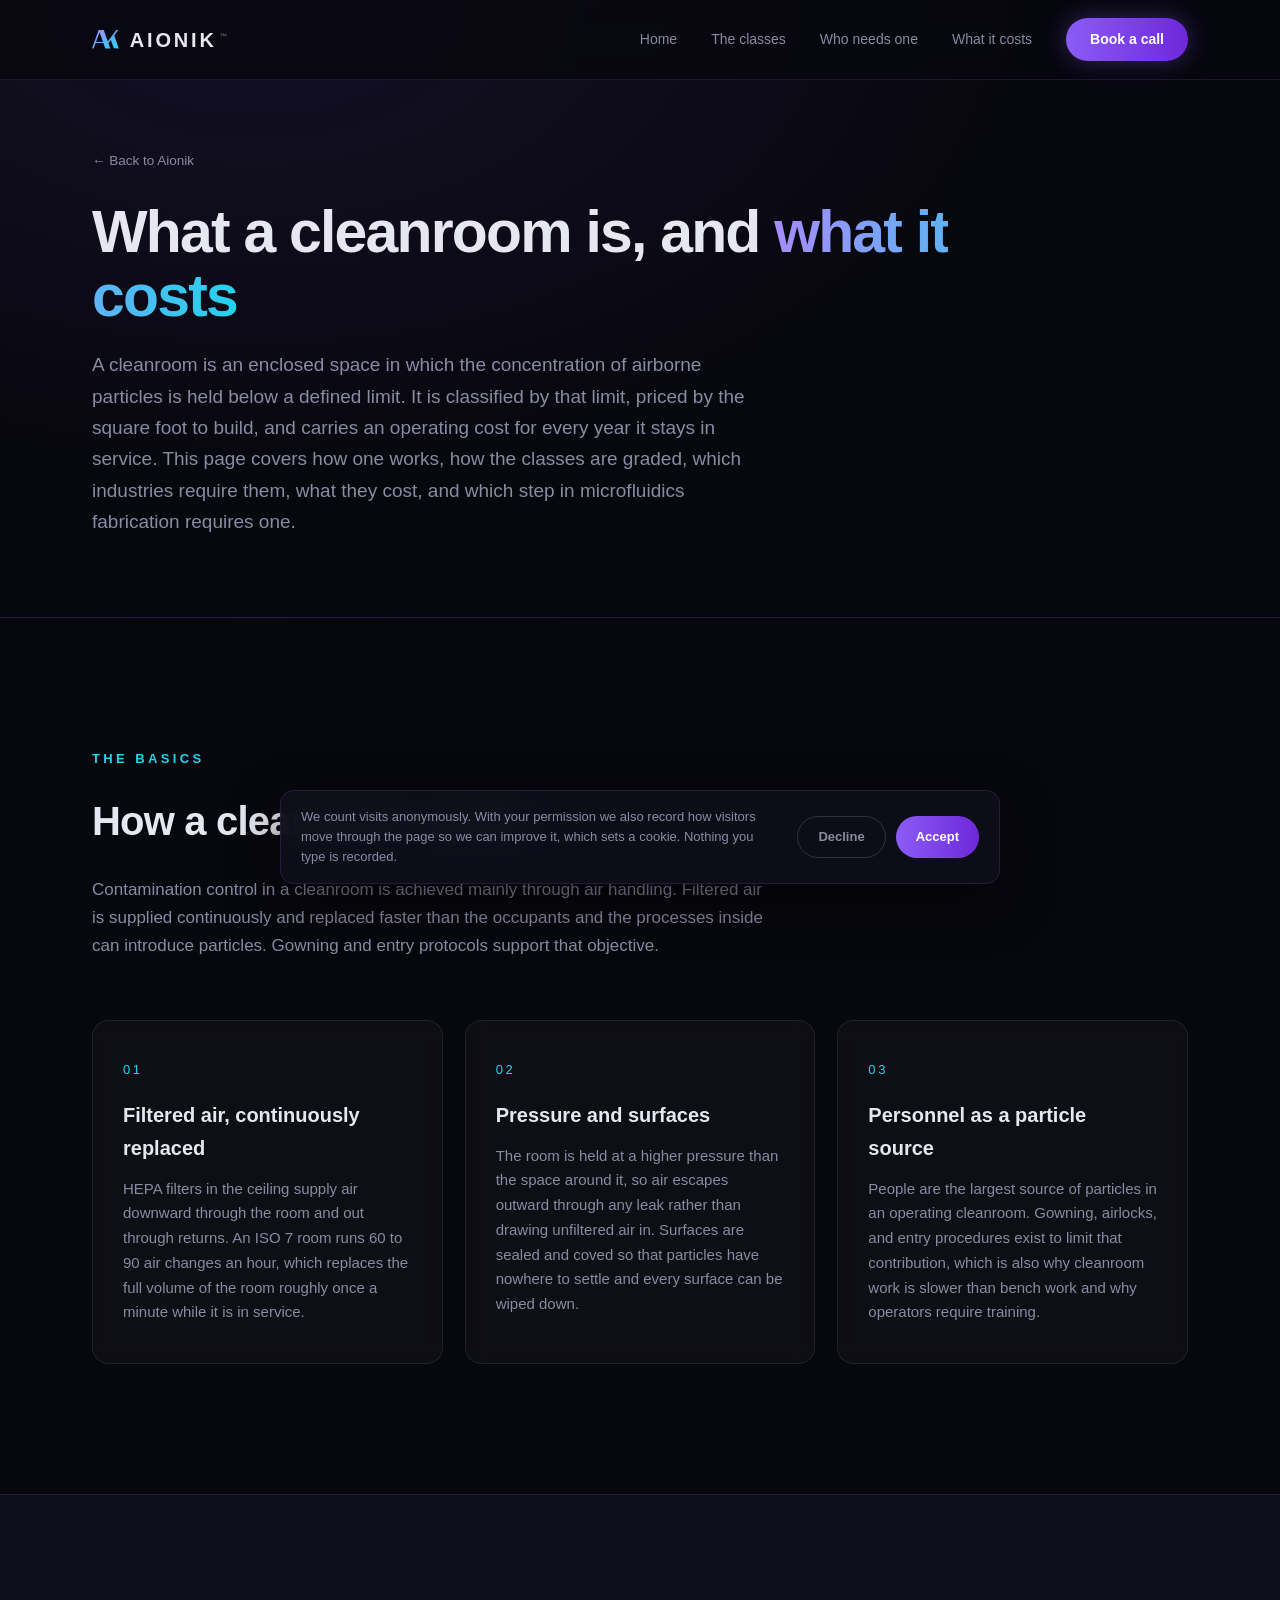
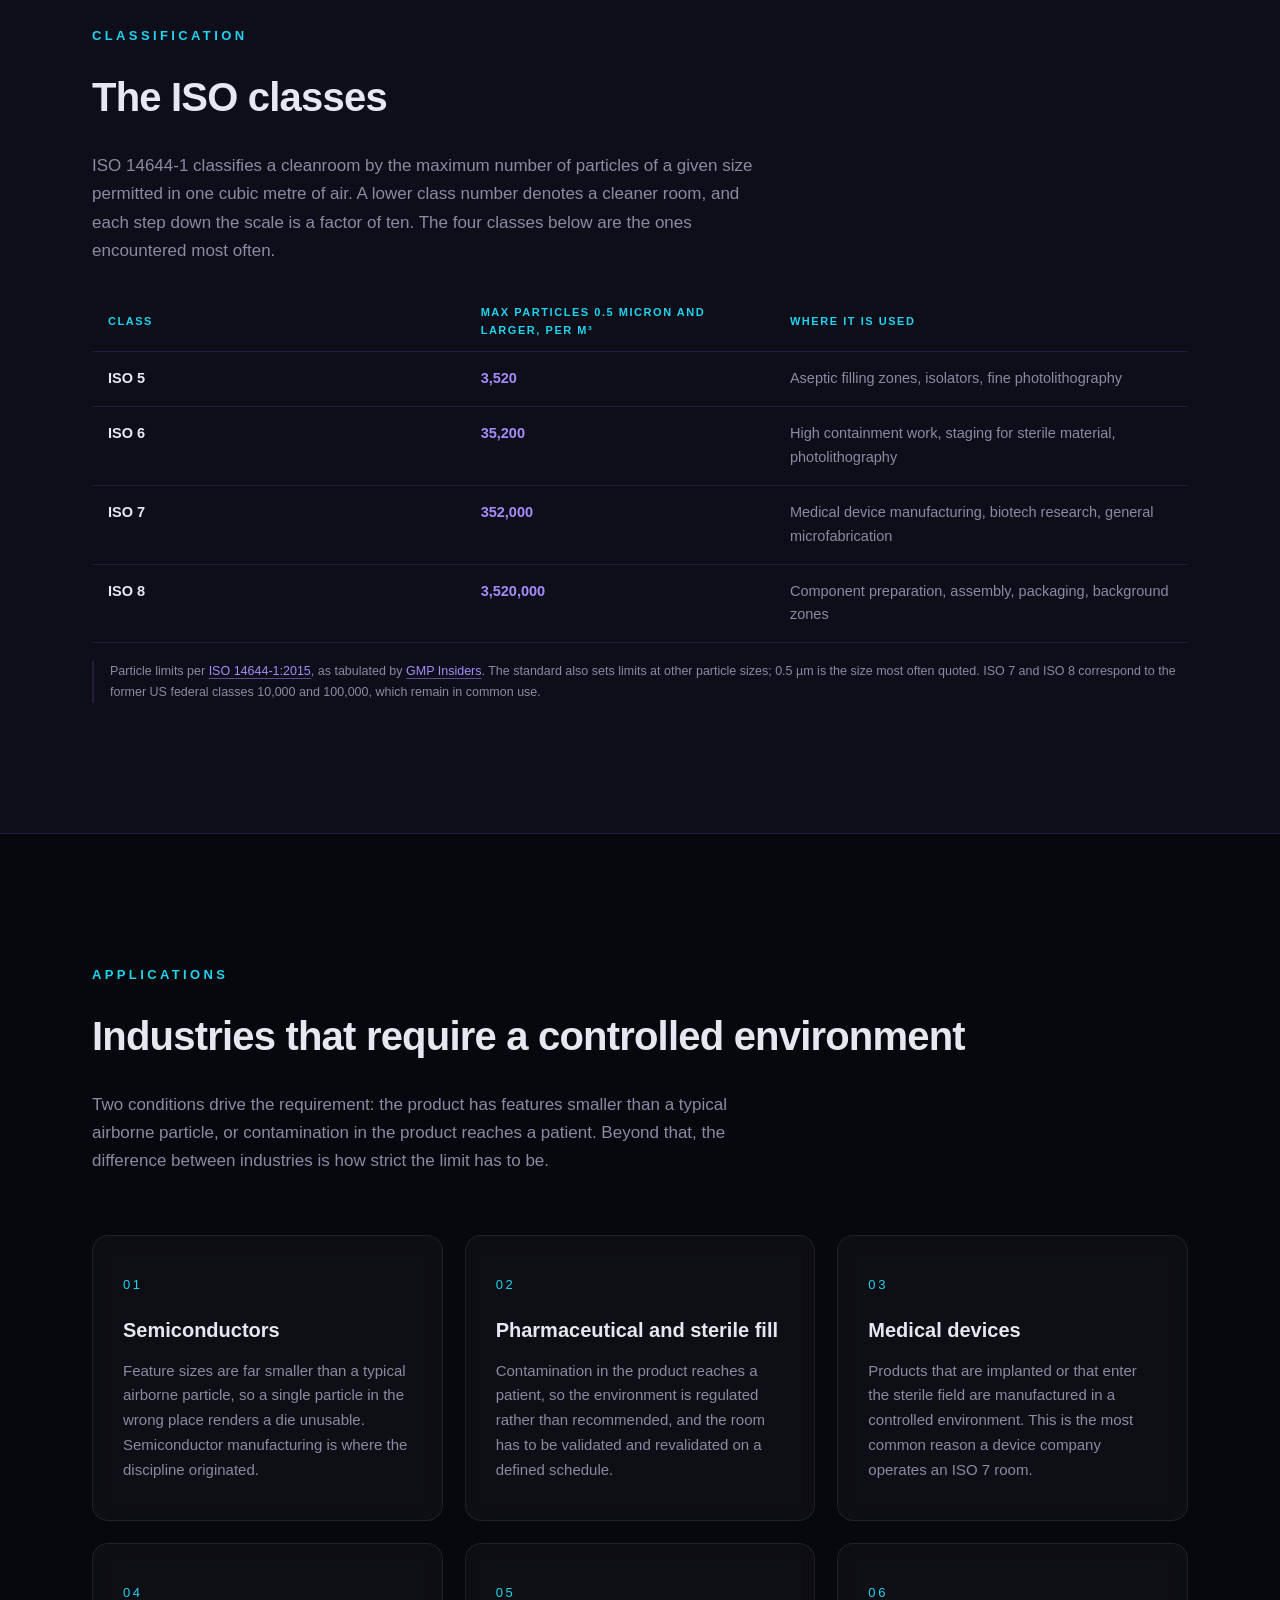
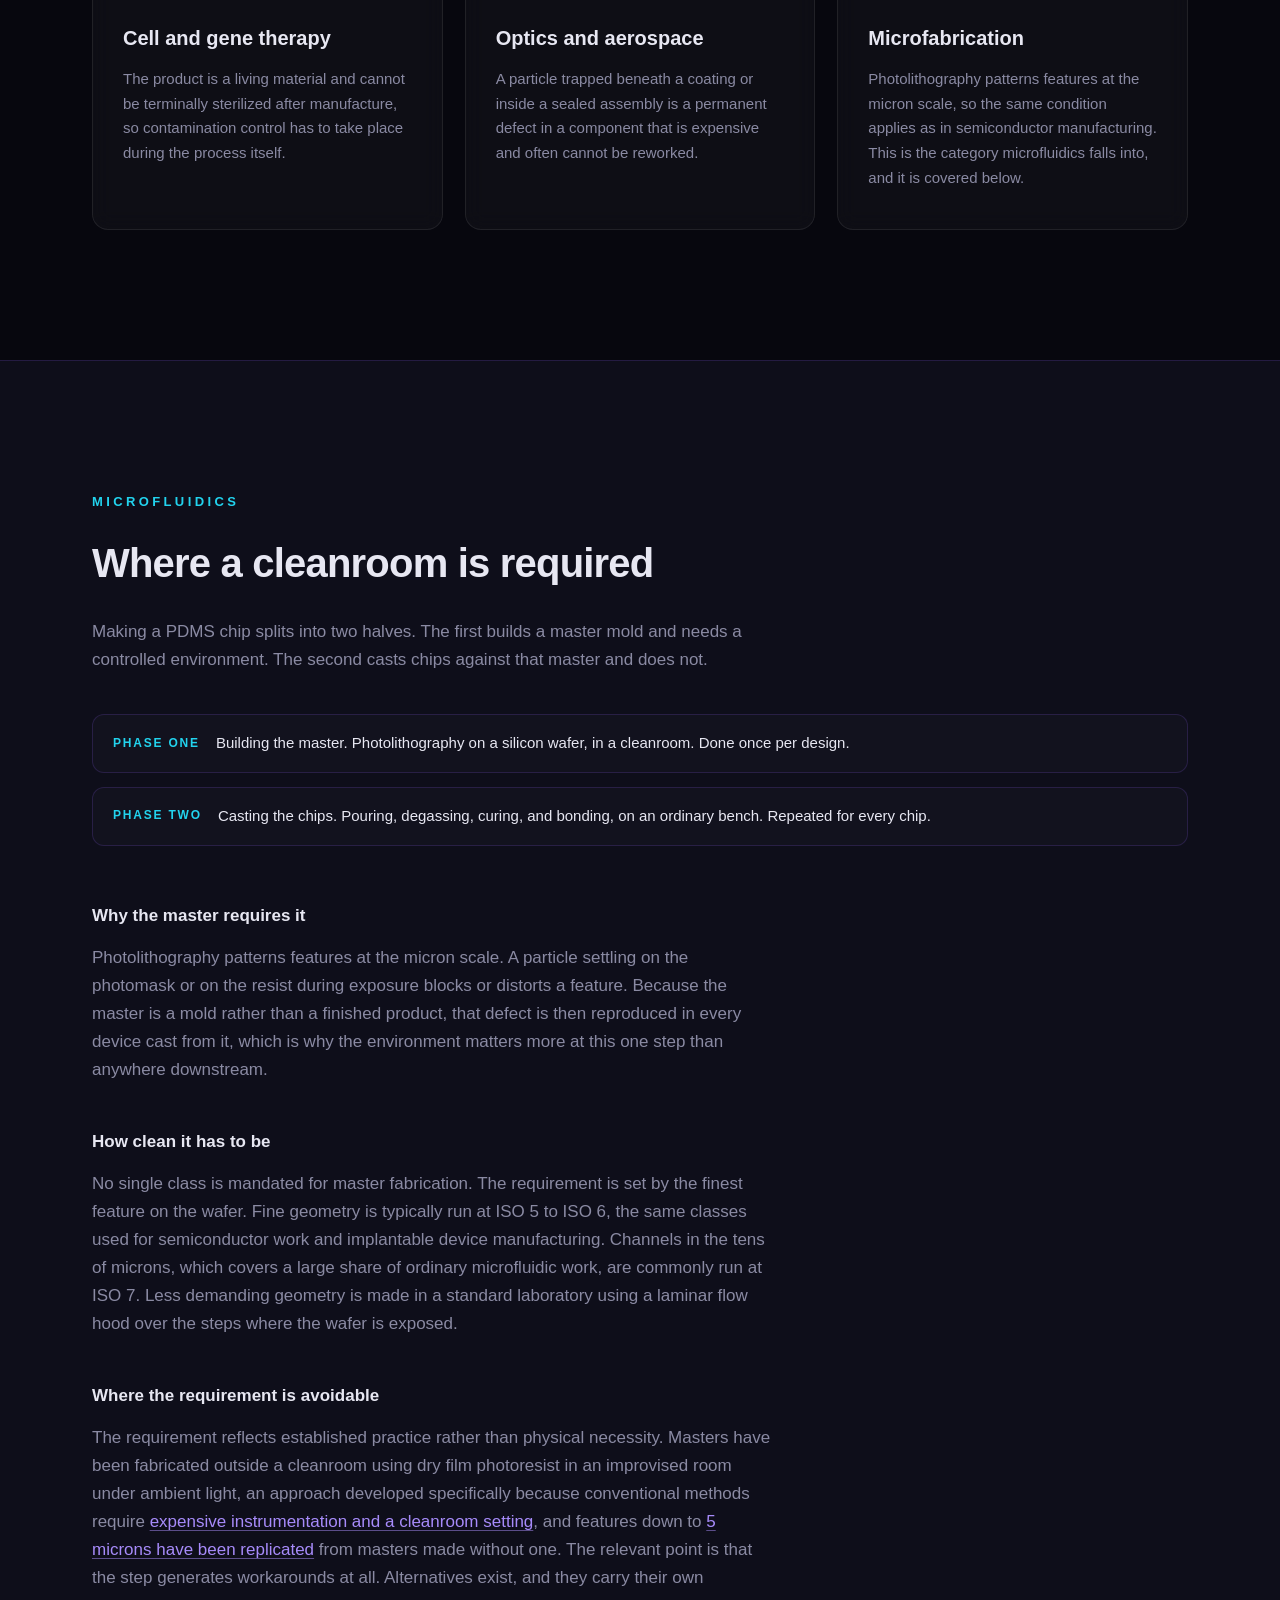
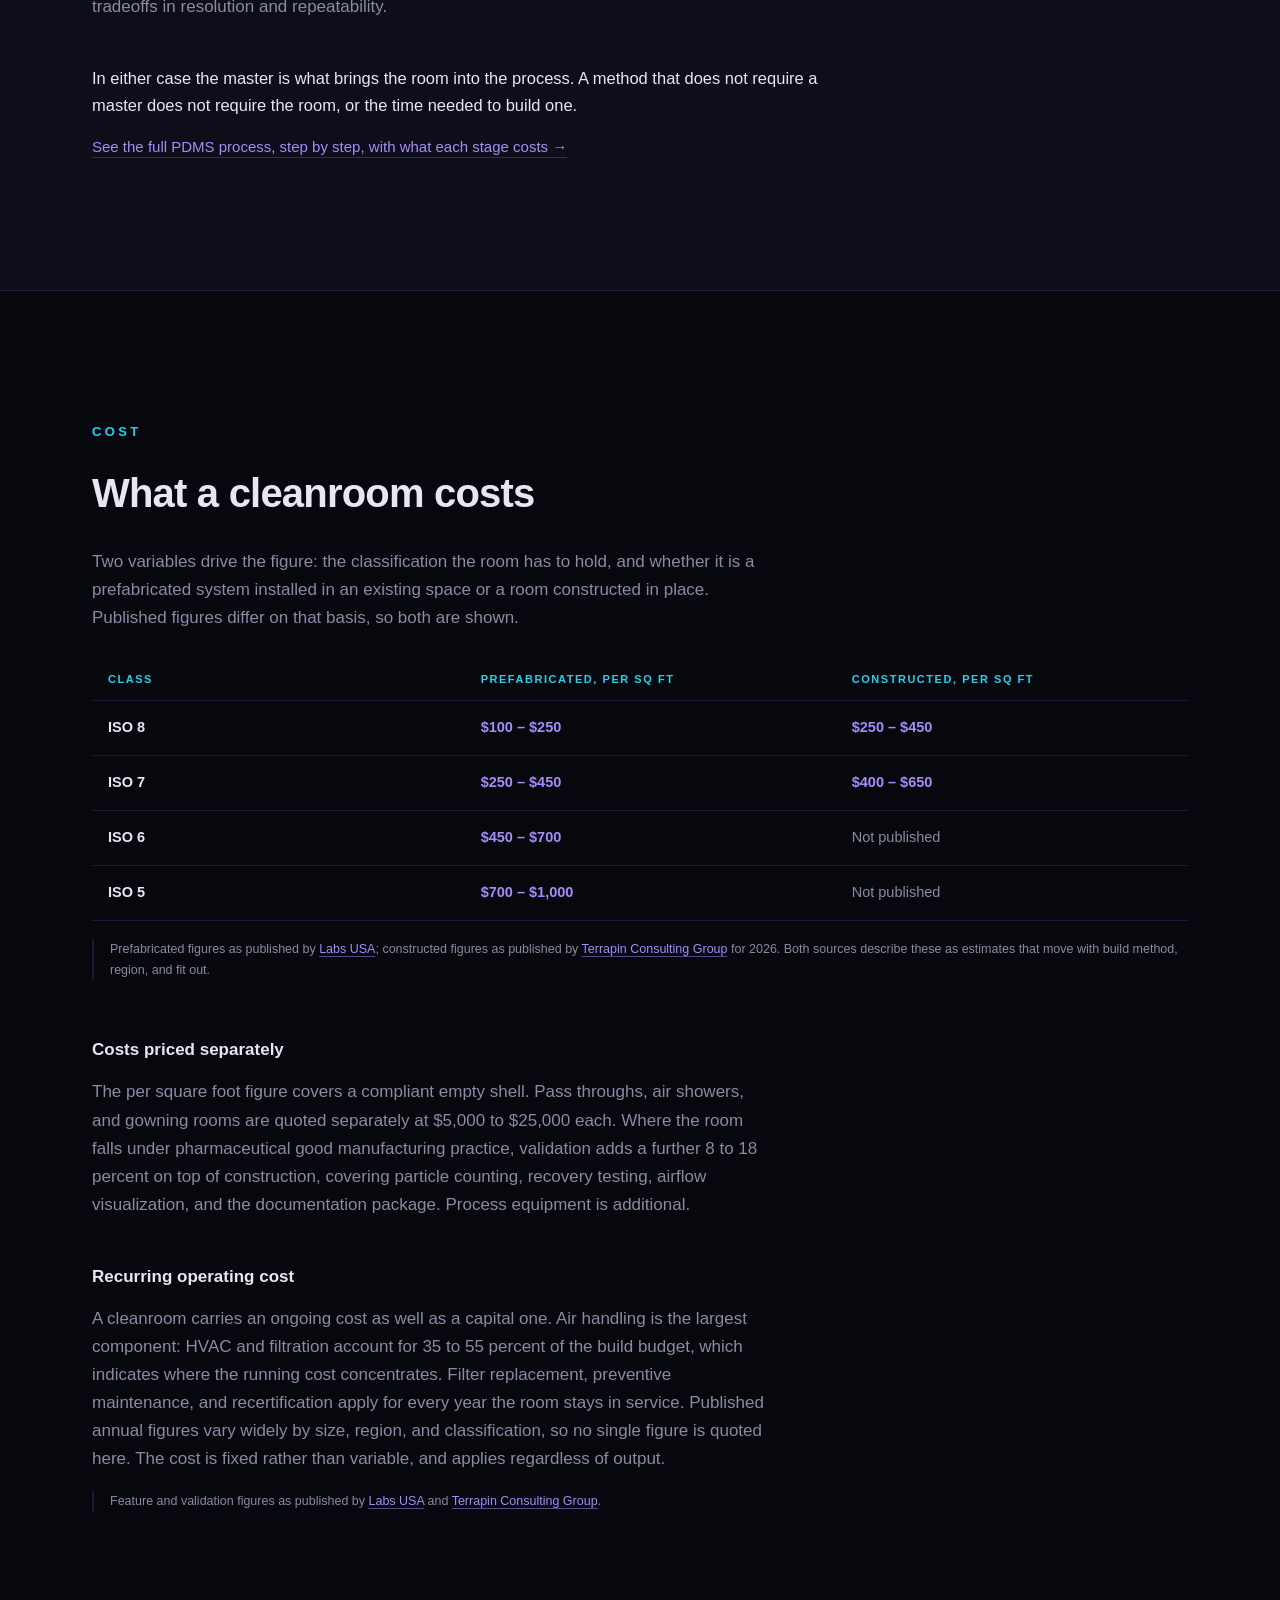
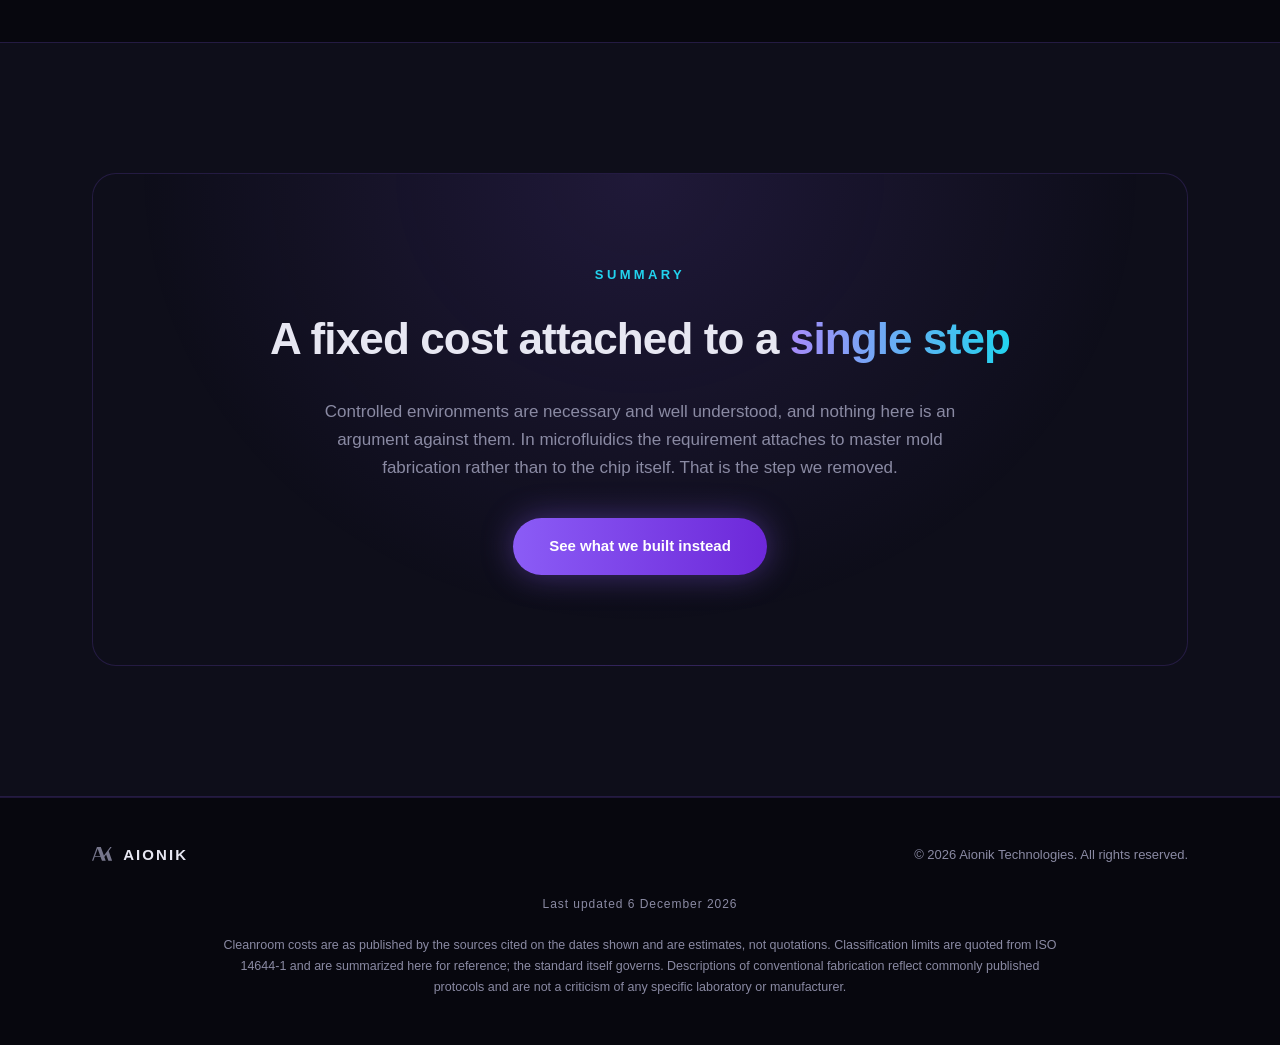
==== cleanrooms.html @ f74cf840 "Add the cleanroom deep dive; correct the cleanroom and PDMS material claims New cleanrooms.html: wha" ====
<!DOCTYPE html>
<html lang="en">
<head>
<meta charset="UTF-8">
<meta name="viewport" content="width=device-width, initial-scale=1.0">
<meta name="description" content="What a cleanroom is, how the ISO classes are graded, which industries require one, what it costs to build and to operate, and which step in microfluidics fabrication requires it.">

<meta name="robots" content="index, follow">

<meta property="og:type" content="article">
<meta property="og:title" content="What a cleanroom is, and what it costs">
<meta property="og:description" content="The ISO classes, the industries that require them, what a room costs to build and to operate, and why microfluidics requires one for the mold rather than the chip.">
<meta property="og:image" content="assets/og-investors.png">
<meta name="twitter:card" content="summary_large_image">
<meta name="twitter:title" content="What a cleanroom is, and what it costs">
<meta name="twitter:description" content="The ISO classes, the industries that require them, and why microfluidics requires one for the mold rather than the chip.">
<meta name="twitter:image" content="assets/og-investors.png">

<title>What a cleanroom is, and what it costs — Aionik Technologies</title>
<link rel="icon" href="assets/favicon.svg" type="image/svg+xml">
<link rel="apple-touch-icon" href="assets/favicon.svg">
<link rel="stylesheet" href="css/styles.css">
<link rel="stylesheet" href="css/investors.css">
<link rel="stylesheet" href="css/pdms.css">
</head>
<body>

<nav>
  <div class="nav-inner">
    <a href="./" class="logo"><svg class="logo-mark" viewBox="0 0 100 68.48" aria-hidden="true" focusable="false"><defs><linearGradient id="akmark" x1="0" y1="0" x2="1" y2="1"><stop offset="0%" stop-color="#A78BFA"/><stop offset="100%" stop-color="#22D3EE"/></linearGradient></defs><path fill="url(#akmark)" fill-rule="evenodd" d="M24.68,0.00 L43.81,0.00 L58.87,42.52 L61.45,39.35 L90.58,0.10 L97.82,0.00 L84.04,18.43 L82.85,20.32 L100.00,68.48 L81.27,68.38 L70.17,37.26 L61.25,49.06 L68.19,68.48 L49.45,68.48 L42.12,48.07 L13.68,48.46 L6.54,68.38 L0.00,68.48 Z M28.15,8.82 L14.97,45.00 L40.93,44.60 Z"/></svg><span class="logo-word">AION<span>IK</span><sup class="tm">&trade;</sup></span></a>
    <div class="nav-links">
      <a href="./">Home</a>
      <a href="#classes">The classes</a>
      <a href="#who">Who needs one</a>
      <a href="#cost">What it costs</a>
      <a href="./#book" class="nav-cta" data-cta="book-call-cleanrooms-nav">Book a call</a>
    </div>
    <button class="nav-toggle" aria-label="Menu">&#9776;</button>
  </div>
</nav>

<!-- ============ HERO ============ -->
<header class="pdms-hero">
  <div class="container">
    <a href="./" class="back-link">&larr; Back to Aionik</a>
    <h1>What a cleanroom is, and <span class="grad">what it costs</span></h1>
    <p class="positioning">A cleanroom is an enclosed space in which the concentration of airborne particles is held below a defined limit. It is classified by that limit, priced by the square foot to build, and carries an operating cost for every year it stays in service. This page covers how one works, how the classes are graded, which industries require them, what they cost, and which step in microfluidics fabrication requires one.</p>
  </div>
</header>

<!-- ============ WHAT IT IS ============ -->
<section id="what">
  <div class="container">
    <div class="kicker reveal">The basics</div>
    <h2 class="reveal">How a cleanroom works</h2>
    <p class="lead muted reveal">Contamination control in a cleanroom is achieved mainly through air handling. Filtered air is supplied continuously and replaced faster than the occupants and the processes inside can introduce particles. Gowning and entry protocols support that objective.</p>

    <div class="glass-grid">
      <div class="glass reveal">
        <span class="num">01</span>
        <h3>Filtered air, continuously replaced</h3>
        <p>HEPA filters in the ceiling supply air downward through the room and out through returns. An ISO 7 room runs 60 to 90 air changes an hour, which replaces the full volume of the room roughly once a minute while it is in service.</p>
      </div>
      <div class="glass reveal">
        <span class="num">02</span>
        <h3>Pressure and surfaces</h3>
        <p>The room is held at a higher pressure than the space around it, so air escapes outward through any leak rather than drawing unfiltered air in. Surfaces are sealed and coved so that particles have nowhere to settle and every surface can be wiped down.</p>
      </div>
      <div class="glass reveal">
        <span class="num">03</span>
        <h3>Personnel as a particle source</h3>
        <p>People are the largest source of particles in an operating cleanroom. Gowning, airlocks, and entry procedures exist to limit that contribution, which is also why cleanroom work is slower than bench work and why operators require training.</p>
      </div>
    </div>
  </div>
</section>

<!-- ============ THE CLASSES ============ -->
<section id="classes" class="team-section">
  <div class="container">
    <div class="kicker reveal">Classification</div>
    <h2 class="reveal">The ISO classes</h2>
    <p class="lead muted reveal">ISO 14644-1 classifies a cleanroom by the maximum number of particles of a given size permitted in one cubic metre of air. A lower class number denotes a cleaner room, and each step down the scale is a factor of ten. The four classes below are the ones encountered most often.</p>

    <table class="cost-table reveal">
      <thead>
        <tr><th scope="col">Class</th><th scope="col">Max particles 0.5 micron and larger, per m&sup3;</th><th scope="col">Where it is used</th></tr>
      </thead>
      <tbody>
        <tr><th scope="row">ISO 5</th><td data-label="Max particles per m&sup3;" class="price">3,520</td><td data-label="Where it is used">Aseptic filling zones, isolators, fine photolithography</td></tr>
        <tr><th scope="row">ISO 6</th><td data-label="Max particles per m&sup3;" class="price">35,200</td><td data-label="Where it is used">High containment work, staging for sterile material, photolithography</td></tr>
        <tr><th scope="row">ISO 7</th><td data-label="Max particles per m&sup3;" class="price">352,000</td><td data-label="Where it is used">Medical device manufacturing, biotech research, general microfabrication</td></tr>
        <tr><th scope="row">ISO 8</th><td data-label="Max particles per m&sup3;" class="price">3,520,000</td><td data-label="Where it is used">Component preparation, assembly, packaging, background zones</td></tr>
      </tbody>
    </table>
    <p class="cost-note reveal">Particle limits per <a href="https://www.iso.org/standard/53394.html" target="_blank" rel="noopener noreferrer">ISO&nbsp;14644-1:2015</a>, as tabulated by <a href="https://gmpinsiders.com/iso-cleanroom-classification/" target="_blank" rel="noopener noreferrer">GMP Insiders</a>. The standard also sets limits at other particle sizes; 0.5&nbsp;&micro;m is the size most often quoted. ISO 7 and ISO 8 correspond to the former US federal classes 10,000 and 100,000, which remain in common use.</p>
  </div>
</section>

<!-- ============ WHO NEEDS ONE ============ -->
<section id="who">
  <div class="container">
    <div class="kicker reveal">Applications</div>
    <h2 class="reveal">Industries that require a controlled environment</h2>
    <p class="lead muted reveal">Two conditions drive the requirement: the product has features smaller than a typical airborne particle, or contamination in the product reaches a patient. Beyond that, the difference between industries is how strict the limit has to be.</p>

    <div class="glass-grid">
      <div class="glass reveal">
        <span class="num">01</span>
        <h3>Semiconductors</h3>
        <p>Feature sizes are far smaller than a typical airborne particle, so a single particle in the wrong place renders a die unusable. Semiconductor manufacturing is where the discipline originated.</p>
      </div>
      <div class="glass reveal">
        <span class="num">02</span>
        <h3>Pharmaceutical and sterile fill</h3>
        <p>Contamination in the product reaches a patient, so the environment is regulated rather than recommended, and the room has to be validated and revalidated on a defined schedule.</p>
      </div>
      <div class="glass reveal">
        <span class="num">03</span>
        <h3>Medical devices</h3>
        <p>Products that are implanted or that enter the sterile field are manufactured in a controlled environment. This is the most common reason a device company operates an ISO 7 room.</p>
      </div>
      <div class="glass reveal">
        <span class="num">04</span>
        <h3>Cell and gene therapy</h3>
        <p>The product is a living material and cannot be terminally sterilized after manufacture, so contamination control has to take place during the process itself.</p>
      </div>
      <div class="glass reveal">
        <span class="num">05</span>
        <h3>Optics and aerospace</h3>
        <p>A particle trapped beneath a coating or inside a sealed assembly is a permanent defect in a component that is expensive and often cannot be reworked.</p>
      </div>
      <div class="glass reveal">
        <span class="num">06</span>
        <h3>Microfabrication</h3>
        <p>Photolithography patterns features at the micron scale, so the same condition applies as in semiconductor manufacturing. This is the category microfluidics falls into, and it is covered below.</p>
      </div>
    </div>
  </div>
</section>

<!-- ============ MICROFLUIDICS ============ -->
<!-- Sits between Applications and Cost so the page reads: what a room is, how it is
     graded, who needs one, where it lands in our process, then what it costs. -->
<section id="microfluidics" class="team-section">
  <div class="container">
    <div class="kicker reveal">Microfluidics</div>
    <h2 class="reveal">Where a cleanroom is required</h2>
    <p class="lead muted reveal">Making a PDMS chip splits into two halves. The first builds a master mold and needs a controlled environment. The second casts chips against that master and does not.</p>

    <div class="step-row reveal">
      <div class="step"><span class="step-num">PHASE ONE</span> Building the master. Photolithography on a silicon wafer, in a cleanroom. Done once per design.</div>
      <div class="step"><span class="step-num">PHASE TWO</span> Casting the chips. Pouring, degassing, curing, and bonding, on an ordinary bench. Repeated for every chip.</div>
    </div>

    <h3 class="reveal" style="font-size:17px;margin-top:56px;">Why the master requires it</h3>
    <p class="lead muted reveal" style="margin-top:14px;">Photolithography patterns features at the micron scale. A particle settling on the photomask or on the resist during exposure blocks or distorts a feature. Because the master is a mold rather than a finished product, that defect is then reproduced in every device cast from it, which is why the environment matters more at this one step than anywhere downstream.</p>

    <h3 class="reveal" style="font-size:17px;margin-top:44px;">How clean it has to be</h3>
    <p class="lead muted reveal" style="margin-top:14px;">No single class is mandated for master fabrication. The requirement is set by the finest feature on the wafer. Fine geometry is typically run at ISO 5 to ISO 6, the same classes used for semiconductor work and implantable device manufacturing. Channels in the tens of microns, which covers a large share of ordinary microfluidic work, are commonly run at ISO 7. Less demanding geometry is made in a standard laboratory using a laminar flow hood over the steps where the wafer is exposed.</p>

    <h3 class="reveal" style="font-size:17px;margin-top:44px;">Where the requirement is avoidable</h3>
    <p class="lead muted reveal" style="margin-top:14px;">The requirement reflects established practice rather than physical necessity. Masters have been fabricated outside a cleanroom using dry film photoresist in an improvised room under ambient light, an approach developed specifically because conventional methods require <a href="https://pmc.ncbi.nlm.nih.gov/articles/PMC6471384/" target="_blank" rel="noopener noreferrer">expensive instrumentation and a cleanroom setting</a>, and features down to <a href="https://pmc.ncbi.nlm.nih.gov/articles/PMC8622653/" target="_blank" rel="noopener noreferrer">5 microns have been replicated</a> from masters made without one. The relevant point is that the step generates workarounds at all. Alternatives exist, and they carry their own tradeoffs in resolution and repeatability.</p>

    <p class="wn-closing reveal" style="max-width:760px;margin-top:44px;">In either case the master is what brings the room into the process. A method that does not require a master does not require the room, or the time needed to build one.</p>
    <p class="cost-brief-link reveal"><a href="pdms.html">See the full PDMS process, step by step, with what each stage costs &rarr;</a></p>
  </div>
</section>

<!-- ============ WHAT IT COSTS ============ -->
<section id="cost">
  <div class="container">
    <div class="kicker reveal">Cost</div>
    <h2 class="reveal">What a cleanroom costs</h2>
    <p class="lead muted reveal">Two variables drive the figure: the classification the room has to hold, and whether it is a prefabricated system installed in an existing space or a room constructed in place. Published figures differ on that basis, so both are shown.</p>

    <table class="cost-table reveal">
      <thead>
        <tr><th scope="col">Class</th><th scope="col">Prefabricated, per sq ft</th><th scope="col">Constructed, per sq ft</th></tr>
      </thead>
      <tbody>
        <tr><th scope="row">ISO 8</th><td data-label="Prefabricated" class="price">$100 &ndash; $250</td><td data-label="Constructed" class="price">$250 &ndash; $450</td></tr>
        <tr><th scope="row">ISO 7</th><td data-label="Prefabricated" class="price">$250 &ndash; $450</td><td data-label="Constructed" class="price">$400 &ndash; $650</td></tr>
        <tr><th scope="row">ISO 6</th><td data-label="Prefabricated" class="price">$450 &ndash; $700</td><td data-label="Constructed">Not published</td></tr>
        <tr><th scope="row">ISO 5</th><td data-label="Prefabricated" class="price">$700 &ndash; $1,000</td><td data-label="Constructed">Not published</td></tr>
      </tbody>
    </table>
    <p class="cost-note reveal">Prefabricated figures as published by <a href="https://labs-usa.com/blog/prefabricated-cleanroom-cost/" target="_blank" rel="noopener noreferrer">Labs USA</a>; constructed figures as published by <a href="https://terrapincg.com/news/cleanroom-construction-cost-per-square-foot-2026" target="_blank" rel="noopener noreferrer">Terrapin Consulting Group</a> for 2026. Both sources describe these as estimates that move with build method, region, and fit out.</p>

    <h3 class="reveal" style="font-size:17px;margin-top:56px;">Costs priced separately</h3>
    <p class="lead muted reveal" style="margin-top:14px;">The per square foot figure covers a compliant empty shell. Pass throughs, air showers, and gowning rooms are quoted separately at $5,000 to $25,000 each. Where the room falls under pharmaceutical good manufacturing practice, validation adds a further 8 to 18 percent on top of construction, covering particle counting, recovery testing, airflow visualization, and the documentation package. Process equipment is additional.</p>

    <h3 class="reveal" style="font-size:17px;margin-top:44px;">Recurring operating cost</h3>
    <p class="lead muted reveal" style="margin-top:14px;">A cleanroom carries an ongoing cost as well as a capital one. Air handling is the largest component: HVAC and filtration account for 35 to 55 percent of the build budget, which indicates where the running cost concentrates. Filter replacement, preventive maintenance, and recertification apply for every year the room stays in service. Published annual figures vary widely by size, region, and classification, so no single figure is quoted here. The cost is fixed rather than variable, and applies regardless of output.</p>
    <p class="cost-note reveal">Feature and validation figures as published by <a href="https://labs-usa.com/blog/prefabricated-cleanroom-cost/" target="_blank" rel="noopener noreferrer">Labs USA</a> and <a href="https://terrapincg.com/news/cleanroom-construction-cost-per-square-foot-2026" target="_blank" rel="noopener noreferrer">Terrapin Consulting Group</a>.</p>
  </div>
</section>

<!-- ============ CLOSING ============ -->
<section id="close" class="team-section">
  <div class="container">
    <div class="cta-band">
      <div class="inner reveal">
        <div class="kicker">Summary</div>
        <h2>A fixed cost attached to a <span class="grad">single step</span></h2>
        <p class="muted" style="max-width:640px;margin:0 auto 36px;">Controlled environments are necessary and well understood, and nothing here is an argument against them. In microfluidics the requirement attaches to master mold fabrication rather than to the chip itself. That is the step we removed.</p>
        <a href="./" class="btn btn-primary" data-cta="cleanrooms-back-home">See what we built instead</a>
      </div>
    </div>
  </div>
</section>

<footer>
  <div class="container">
    <div class="footer-inner">
      <span class="logo footer-logo" style="font-size:15px;"><svg class="logo-mark" viewBox="0 0 100 68.48" aria-hidden="true" focusable="false"><path fill="currentColor" fill-rule="evenodd" d="M24.68,0.00 L43.81,0.00 L58.87,42.52 L61.45,39.35 L90.58,0.10 L97.82,0.00 L84.04,18.43 L82.85,20.32 L100.00,68.48 L81.27,68.38 L70.17,37.26 L61.25,49.06 L68.19,68.48 L49.45,68.48 L42.12,48.07 L13.68,48.46 L6.54,68.38 L0.00,68.48 Z M28.15,8.82 L14.97,45.00 L40.93,44.60 Z"/></svg><span class="logo-word">AION<span>IK</span></span></span>
      <p>&copy; 2026 Aionik Technologies. All rights reserved.</p>
    </div>
    <p class="updated" id="updated">Last updated 31 August 2026</p>
    <p class="legal">
      Cleanroom costs are as published by the sources cited on the dates shown and are estimates, not quotations. Classification limits are quoted from ISO 14644-1 and are summarized here for reference; the standard itself governs.
      Descriptions of conventional fabrication reflect commonly published protocols and are not a criticism of any specific laboratory or manufacturer.
    </p>
  </div>
</footer>

<script src="js/main.js"></script>
<script src="js/investors.js"></script>
</body>
</html>
---- css/styles.css ----
:root {
  --bg: #07070E;
  --surface: #0E0E1A;
  --violet: #8B5CF6;
  --uv: #A78BFA;
  --cyan: #22D3EE;
  --text: #E7E7F2;
  --muted: #8A8AA3;
  --line: rgba(139, 92, 246, 0.18);
}

* { margin: 0; padding: 0; box-sizing: border-box; }
html { scroll-behavior: smooth; }

body {
  font-family: "SF Pro Display", "Helvetica Neue", Arial, sans-serif;
  background: var(--bg);
  color: var(--text);
  line-height: 1.65;
  overflow-x: hidden;
}

.container { max-width: 1160px; margin: 0 auto; padding: 0 32px; }

.grad {
  background: linear-gradient(90deg, var(--uv) 0%, var(--cyan) 100%);
  -webkit-background-clip: text;
  background-clip: text;
  color: transparent;
}

/* ---------- Nav ---------- */
nav {
  position: fixed; top: 0; left: 0; right: 0; z-index: 100;
  background: rgba(7, 7, 14, 0.75);
  backdrop-filter: blur(14px);
  border-bottom: 1px solid var(--line);
}
.nav-inner {
  max-width: 1160px; margin: 0 auto; padding: 18px 32px;
  display: flex; justify-content: space-between; align-items: center;
}
.logo { font-size: 20px; font-weight: 800; letter-spacing: 0.14em; color: var(--text); text-decoration: none; }
.logo span {
  background: linear-gradient(90deg, var(--violet), var(--cyan));
  -webkit-background-clip: text; background-clip: text; color: transparent;
}
/* Trademark mark on the wordmark. Aionik is unregistered, so TM is correct
   and R would not be. Kept small and slightly faded so it reads as a legal
   mark rather than as part of the logo, and letter-spacing is zeroed out so
   it does not inherit the logo's 0.14em tracking. Shared by all pages. */
.logo .tm {
  font-size: 0.38em;
  font-weight: 700;
  letter-spacing: 0;
  vertical-align: super;
  margin-left: 3px;
  opacity: 0.7;
}
.nav-links { display: flex; gap: 34px; align-items: center; }
.nav-links a { text-decoration: none; color: var(--muted); font-size: 14px; transition: color 0.2s; }
.nav-links a:hover { color: var(--uv); }
.nav-cta {
  color: #fff !important; padding: 10px 24px; border-radius: 999px;
  background: linear-gradient(90deg, var(--violet), #6D28D9);
  font-weight: 600;
  box-shadow: 0 0 24px rgba(139, 92, 246, 0.35);
}
.nav-toggle {
  display: none; background: none; border: none; color: var(--text);
  font-size: 22px; cursor: pointer;
}

/* ---------- Hero ---------- */
.hero {
  min-height: 100vh; display: flex; align-items: center;
  position: relative; padding: 150px 0 100px;
}
/* interactive flow field: filaments, particles, and cell-like rings
   drifting through the hero; the cursor is a disturbance */
#field {
  position: absolute; inset: 0; width: 100%; height: 100%;
  display: block; pointer-events: none;
}

.hero-split {
  display: grid; grid-template-columns: 1.1fr 1fr; gap: 60px;
  align-items: center; position: relative; z-index: 2;
}
.pill {
  display: inline-flex; align-items: center; gap: 8px;
  font-size: 13px; color: var(--uv); border: 1px solid var(--line);
  background: rgba(139, 92, 246, 0.08); padding: 8px 18px; border-radius: 999px;
  margin-bottom: 30px;
}
.pill::before {
  content: ''; width: 7px; height: 7px; border-radius: 50%;
  background: var(--cyan); box-shadow: 0 0 10px var(--cyan);
  animation: pulse 2s infinite;
}
@keyframes pulse { 50% { opacity: 0.4; } }

h1 {
  font-size: clamp(38px, 4.6vw, 62px); font-weight: 800; line-height: 1.08;
  letter-spacing: -0.03em; margin-bottom: 26px;
}
.hero p { font-size: 18px; color: var(--muted); max-width: 540px; margin-bottom: 44px; }

.btn-row { display: flex; gap: 18px; flex-wrap: wrap; }
.btn {
  text-decoration: none; padding: 16px 36px; border-radius: 999px;
  font-size: 15px; font-weight: 600; transition: all 0.25s; display: inline-block;
}
.btn-primary {
  background: linear-gradient(90deg, var(--violet), #6D28D9); color: #fff;
  box-shadow: 0 0 32px rgba(139, 92, 246, 0.4);
}
.btn-primary:hover { transform: translateY(-2px); box-shadow: 0 0 48px rgba(139, 92, 246, 0.6); }
.btn-ghost { border: 1px solid rgba(255, 255, 255, 0.15); color: var(--text); }
.btn-ghost:hover { border-color: var(--cyan); color: var(--cyan); }

/* ---------- Hero chip visual ---------- */
.hero-visual { position: relative; }
.chip {
  width: 100%; height: auto;
  filter: drop-shadow(0 0 40px rgba(139, 92, 246, 0.15));
}
.chip-caption {
  text-align: center; font-size: 12px; color: var(--muted);
  letter-spacing: 0.08em; margin-top: 14px; text-transform: uppercase;
}

/* ---------- Ticker ---------- */
.ticker {
  border-top: 1px solid var(--line); border-bottom: 1px solid var(--line);
  padding: 26px 0; overflow: hidden; white-space: nowrap;
  background: var(--surface);
}
.ticker-track { display: inline-block; animation: scroll 28s linear infinite; }
.ticker span {
  font-size: 14px; letter-spacing: 0.2em; text-transform: uppercase;
  color: var(--muted); margin: 0 42px;
}
.ticker b { color: var(--uv); font-weight: 600; }
@keyframes scroll { to { transform: translateX(-50%); } }

/* ---------- Sections ---------- */
section { padding: 130px 0; position: relative; }
.kicker {
  font-size: 13px; letter-spacing: 0.26em; text-transform: uppercase;
  color: var(--cyan); font-weight: 700; margin-bottom: 18px;
}
h2 { font-size: clamp(30px, 3.5vw, 40px); font-weight: 800; letter-spacing: -0.02em; margin-bottom: 22px; }
.muted { color: var(--muted); font-size: 17px; }
.muted + .muted { margin-top: 16px; }

.split { display: grid; grid-template-columns: 1fr 1fr; gap: 80px; align-items: center; }

.placeholder {
  border-radius: 16px; min-height: 380px;
  background: linear-gradient(135deg, rgba(139, 92, 246, 0.12), rgba(34, 211, 238, 0.08));
  border: 1px dashed rgba(139, 92, 246, 0.4);
  display: flex; align-items: center; justify-content: center;
  color: var(--muted); font-size: 13px; letter-spacing: 0.1em; text-transform: uppercase;
}

.step-row { margin-top: 40px; display: flex; flex-direction: column; gap: 14px; }
.step {
  display: flex; align-items: center; gap: 16px;
  font-size: 15px; color: var(--text);
  border: 1px solid var(--line); border-radius: 12px;
  padding: 16px 20px; background: rgba(255, 255, 255, 0.02);
}
.step-num {
  font-size: 12px; font-weight: 700; color: var(--cyan);
  letter-spacing: 0.15em;
}

/* ---------- Microfluidics section ---------- */
.micro-section {
  background: var(--surface);
  border-top: 1px solid var(--line);
  border-bottom: 1px solid var(--line);
  overflow: hidden;
}
.micro-bg { position: absolute; inset: 0; pointer-events: none; }
.micro-bg svg { width: 100%; height: 100%; }
.micro-bg .node { opacity: 0; transition: opacity 0.6s; }
.micro-bg .node.lit { opacity: 1; }
.micro-bg .streams { opacity: 0; transition: opacity 1.4s ease; }
.micro-bg svg.etched .streams { opacity: 1; }
.micro-content { position: relative; z-index: 2; }

.compare {
  display: grid; grid-template-columns: 1fr auto 1fr; gap: 30px;
  align-items: stretch; margin-top: 56px;
}
.compare-col {
  border-radius: 16px; padding: 36px 32px;
}
.compare-col h3 { font-size: 18px; margin-bottom: 18px; }
.compare-col ul { list-style: none; }
.compare-col li {
  font-size: 15px; padding: 9px 0; color: var(--muted);
  border-bottom: 1px solid rgba(255, 255, 255, 0.05);
}
.compare-col li:last-child { border-bottom: none; }
.compare-col.old {
  background: rgba(255, 255, 255, 0.02);
  border: 1px solid rgba(255, 255, 255, 0.07);
}
.compare-col.old h3 { color: var(--muted); }
.compare-col.new {
  background: linear-gradient(160deg, rgba(139, 92, 246, 0.1), rgba(34, 211, 238, 0.05));
  border: 1px solid var(--violet);
  box-shadow: 0 0 40px rgba(139, 92, 246, 0.12);
}
.compare-col.new h3 { color: var(--uv); }
.compare-col.new li { color: var(--text); }
.compare-arrow {
  display: flex; align-items: center; font-size: 28px; color: var(--cyan);
}

/* ---------- Why section ---------- */
.glass-grid { display: grid; grid-template-columns: repeat(3, 1fr); gap: 22px; margin-top: 60px; }
.glass {
  background: rgba(255, 255, 255, 0.03); border: 1px solid rgba(255, 255, 255, 0.08);
  border-radius: 16px; padding: 38px 30px; backdrop-filter: blur(10px);
  transition: all 0.3s;
}
.glass:hover {
  border-color: var(--violet); transform: translateY(-4px);
  box-shadow: 0 20px 50px rgba(139, 92, 246, 0.15);
}
.glass .num { font-size: 13px; color: var(--cyan); letter-spacing: 0.2em; margin-bottom: 18px; display: block; }
.glass h3 { font-size: 20px; margin-bottom: 12px; }
.glass p { font-size: 15px; color: var(--muted); }

/* ---------- Team ---------- */
.team-section {
  background: var(--surface);
  border-top: 1px solid var(--line);
  border-bottom: 1px solid var(--line);
}
.team-grid {
  display: flex; flex-wrap: wrap; justify-content: center;
  gap: 22px; margin-top: 60px;
}
.team-card {
  flex: 0 1 350px;
  background: rgba(255, 255, 255, 0.03); border: 1px solid rgba(255, 255, 255, 0.08);
  border-radius: 16px; padding: 38px 30px; text-align: center;
  backdrop-filter: blur(10px);
  transition: all 0.3s;
}
.team-card:hover {
  border-color: var(--violet); transform: translateY(-4px);
  box-shadow: 0 20px 50px rgba(139, 92, 246, 0.15);
}
.avatar { width: 104px; margin: 0 auto 24px; }
.avatar svg { width: 100%; height: auto; display: block; }
.team-card h3 { font-size: 19px; margin-bottom: 4px; }
.team-card .role {
  font-size: 12px; letter-spacing: 0.18em; text-transform: uppercase;
  color: var(--cyan); font-weight: 700; margin-bottom: 16px;
}
.team-card p { font-size: 14px; color: var(--muted); }
.team-link {
  display: inline-block; margin-top: 14px;
  font-size: 13px; color: var(--uv); text-decoration: none;
  border-bottom: 1px solid rgba(139, 92, 246, 0.35);
  transition: color 0.2s, border-color 0.2s;
}
.team-link:hover { color: var(--cyan); border-color: var(--cyan); }
.team-note {
  text-align: center; font-size: 12px; color: var(--muted);
  letter-spacing: 0.1em; text-transform: uppercase; margin-top: 36px;
}

/* ---------- CTA ---------- */
.cta-band { text-align: center; }
.cta-band .inner {
  border: 1px solid var(--line); border-radius: 24px; padding: 90px 40px;
  background: radial-gradient(ellipse at 50% 0%, rgba(139, 92, 246, 0.14), transparent 65%);
}
.cta-band h2 { font-size: clamp(32px, 4vw, 44px); }
.cta-note { font-size: 12px; color: var(--muted); margin-top: 18px; }

/* ---------- Footer ---------- */
footer { border-top: 1px solid var(--line); padding: 46px 0; }
.footer-inner { display: flex; justify-content: space-between; align-items: center; }
footer p { font-size: 13px; color: var(--muted); }

/* ---------- Liquid light on cards ---------- */
/* two lobes of light glide after the cursor with liquid inertia:
   a bright violet lead and a deeper cyan trail */
.sheen {
  --mx: 50%; --my: 50%; --mx2: 50%; --my2: 50%;
  position: relative; overflow: hidden;
}
.sheen::before {
  content: ''; position: absolute; inset: 0; pointer-events: none;
  background: radial-gradient(190px circle at var(--mx) var(--my),
              rgba(167, 139, 250, 0.16), rgba(139, 92, 246, 0.06) 45%, transparent 70%);
  opacity: 0; transition: opacity 0.8s;
}
.sheen::after {
  content: ''; position: absolute; inset: 0; pointer-events: none;
  background: radial-gradient(300px circle at var(--mx2) var(--my2),
              rgba(34, 211, 238, 0.10), rgba(34, 211, 238, 0.03) 50%, transparent 75%);
  opacity: 0; transition: opacity 1.1s;
}
.sheen:hover::before, .sheen:hover::after { opacity: 1; }
.sheen > * { position: relative; z-index: 1; }

/* ---------- Animations ---------- */
.reveal { opacity: 0; transform: translateY(28px); transition: opacity 0.8s, transform 0.8s; }
.reveal.visible { opacity: 1; transform: none; }

@media (prefers-reduced-motion: reduce) {
  html { scroll-behavior: auto; }
}

/* ---------- Responsive ---------- */
@media (max-width: 960px) {
  .hero-split { grid-template-columns: 1fr; gap: 50px; }
  .hero { min-height: auto; }
}
@media (max-width: 860px) {
  .split, .glass-grid { grid-template-columns: 1fr; }
  .compare { grid-template-columns: 1fr; }
  .compare-arrow { transform: rotate(90deg); justify-content: center; }
  .nav-links { display: none; }
  .nav-links.open {
    display: flex; flex-direction: column; position: absolute;
    top: 100%; left: 0; right: 0; background: rgba(7, 7, 14, 0.97);
    padding: 24px 32px; gap: 20px; border-bottom: 1px solid var(--line);
  }
  .nav-toggle { display: block; }
}

/* ---------- Cookie consent bar ----------
   Injected by js/investors.js on first visit only, so there is no markup for
   it in any page. Shared by index.html and pdms.html. */
.consent {
  position: fixed; left: 16px; right: 16px; bottom: 16px; z-index: 200;
  max-width: 720px; margin: 0 auto;
  display: flex; align-items: center; gap: 20px;
  padding: 16px 20px; border-radius: 14px;
  background: rgba(14, 14, 26, 0.94);
  backdrop-filter: blur(14px);
  border: 1px solid var(--line);
  box-shadow: 0 18px 50px rgba(0, 0, 0, 0.55);
  opacity: 0; transform: translateY(12px);
  transition: opacity 0.3s, transform 0.3s;
}
.consent.in { opacity: 1; transform: none; }
.consent p { font-size: 13px; line-height: 1.55; color: var(--muted); }
.consent-btns { display: flex; gap: 10px; flex-shrink: 0; }
.consent button {
  font: inherit; font-size: 13px; font-weight: 600; cursor: pointer;
  padding: 9px 20px; border-radius: 999px; transition: all 0.25s;
}
.consent-no { background: none; color: var(--muted); border: 1px solid rgba(255, 255, 255, 0.15); }
.consent-no:hover { color: var(--text); border-color: rgba(255, 255, 255, 0.35); }
.consent-yes {
  border: 0; color: #fff;
  background: linear-gradient(90deg, var(--violet), #6D28D9);
}
.consent-yes:hover { box-shadow: 0 0 24px rgba(139, 92, 246, 0.5); }

@media (max-width: 620px) {
  .consent { flex-direction: column; align-items: stretch; gap: 14px; }
  .consent-btns { justify-content: flex-end; }
}
@media (prefers-reduced-motion: reduce) {
  .consent { transition: none; }
}
---- css/investors.css ----
/* ============================================================
   Investor page — quieter companion to the marketing site.
   Reuses tokens and components from styles.css. Only new
   components and the calmer hero treatment live here.
   ============================================================ */

/* ---------- Shared: TODO markers + inline source links ---------- */
.todo {
  display: inline-block;
  font-size: 11px; letter-spacing: 0.1em; text-transform: uppercase;
  color: #F5B23E; font-weight: 700;
  border: 1px dashed rgba(245, 178, 62, 0.5);
  background: rgba(245, 178, 62, 0.07);
  padding: 2px 9px; border-radius: 6px; vertical-align: middle;
}
.todo-block {
  border: 1px dashed rgba(245, 178, 62, 0.4);
  background: rgba(245, 178, 62, 0.05);
  border-radius: 14px; padding: 26px 28px; color: var(--muted); font-size: 14.5px;
}
.todo-block .todo { margin-bottom: 12px; }

/* inline citation links inside prose */
.prose a, a.src, .wn-closing a, .lead a, .mkt-sub a, .pdms-sum p a, .cs-note a, figcaption a {
  color: var(--uv); text-decoration: underline;
  text-underline-offset: 3px; text-decoration-color: rgba(167, 139, 250, 0.5);
  transition: color 0.2s, text-decoration-color 0.2s;
}
.prose a:hover, a.src:hover, .wn-closing a:hover, .lead a:hover, .mkt-sub a:hover, .pdms-sum p a:hover, .cs-note a:hover, figcaption a:hover { color: var(--cyan); text-decoration-color: var(--cyan); }

/* visible keyboard focus everywhere */
a:focus-visible, button:focus-visible, input:focus-visible, textarea:focus-visible {
  outline: 2px solid var(--cyan); outline-offset: 3px; border-radius: 4px;
}

/* ---------- Quieter nav ---------- */
.nav-links .home-link { color: var(--muted); }

/* ---------- Logo lockup: AK monogram + wordmark ----------
   The mark is the traced AK ligature (assets/aionik-mark.svg), inlined so it
   inherits colour and can be themed per placement. Solid violet in the nav so
   it does not compete with the gradient already in the wordmark's "IK". */
.logo {
  display: inline-flex; align-items: center; gap: 11px;
  line-height: 1;
}
.logo-mark {
  height: 0.92em; width: auto; flex-shrink: 0;
  color: var(--uv);
  transition: color 0.25s, opacity 0.25s;
}
a.logo:hover .logo-mark { opacity: 0.82; }
/* Option B: the monogram carries the gradient, so the wordmark goes plain
   white. Overrides the `.logo span` gradient inherited from styles.css,
   which would otherwise make the whole word transparent. */
.logo .logo-word,
.logo .logo-word span {
  display: inline-block;
  background: none;
  -webkit-background-clip: border-box;
  background-clip: border-box;
  color: var(--text);
  -webkit-text-fill-color: var(--text);
}
.logo .logo-word .tm {
  color: var(--muted);
  -webkit-text-fill-color: var(--muted);
}
/* footer lockup sits quieter than the nav */
.footer-logo .logo-mark { color: var(--muted); opacity: 0.85; }

/* NOTE: the base `.logo .tm` sizing/positioning moved to styles.css so every
   page (including the future main site) shares it. The `.logo .logo-word .tm`
   rule above only tunes the TM colour for this page's option-B lockup. */

/* ---------- Hero (calm, no canvas) ---------- */
.inv-hero {
  padding: 160px 0 90px; position: relative;
  border-bottom: 1px solid var(--line);
  background: radial-gradient(ellipse at 15% 0%, rgba(139, 92, 246, 0.10), transparent 55%);
}
.inv-hero-split {
  display: grid; grid-template-columns: 1.15fr 1fr; gap: 60px; align-items: center;
}
.inv-hero h1 { margin-bottom: 14px; }
/* quieter resolution line under the headline — deliberately smaller than h1
   so it does not compete with "hold one in your hands" */
.inv-hero .hero-tag {
  font-size: clamp(19px, 2.1vw, 26px); font-weight: 600;
  letter-spacing: -0.01em; color: var(--text); margin-bottom: 26px;
}
.inv-hero .positioning {
  font-size: 19px; color: var(--muted); max-width: 540px; margin-bottom: 36px;
}
.round-status {
  display: flex; flex-wrap: wrap; gap: 10px 22px; align-items: center;
  margin-top: 30px; font-size: 13.5px; color: var(--muted);
  padding-top: 24px; border-top: 1px solid var(--line);
}
.round-status .rs-item { display: inline-flex; align-items: center; gap: 8px; }
.round-status .rs-item b { color: var(--text); font-weight: 600; }
.round-status .rs-item::before {
  content: ''; width: 5px; height: 5px; border-radius: 50%;
  background: var(--cyan); box-shadow: 0 0 8px var(--cyan);
}

/* Product stage: the photo is cropped tight to the device, then the
   "surface" it sits on is built here — a glossy floor reflection below,
   a hairline light horizon at the contact point, and a soft backlight.
   The photo's near-black backdrop lighten-blends into --bg, so the device
   reads as physically resting on a dark reflective surface in the page. */
.hero-photo { position: relative; margin: 0; }
.hero-photo .stage-img {
  position: relative; z-index: 1;
  display: block; width: 100%; height: auto;
  mix-blend-mode: lighten;
  filter: contrast(1.07) saturate(1.06) brightness(1.03);
}
/* backlight rising behind the device */
.stage-glow {
  position: absolute; z-index: 0;
  left: 4%; right: 4%; top: -10%; height: 105%;
  background: radial-gradient(ellipse 62% 55% at 50% 55%,
    rgba(139, 92, 246, 0.30), rgba(34, 211, 238, 0.10) 55%, transparent 75%);
  filter: blur(34px);
}
/* the surface edge: a hairline of light where the device meets the floor */
.stage-horizon {
  position: relative; z-index: 2;
  height: 2px; margin: 0 6%;
  background: linear-gradient(90deg,
    transparent, rgba(167, 139, 250, 0.8) 20%, rgba(231, 231, 242, 1) 50%, rgba(34, 211, 238, 0.8) 80%, transparent);
  box-shadow: 0 0 18px rgba(139, 92, 246, 0.8), 0 0 46px rgba(34, 211, 238, 0.4);
}
/* glossy floor: mirrored copy clipped to a shallow strip, fading out fast
   like polished black acrylic */
.stage-floor {
  position: relative; z-index: 0;
  overflow: hidden; aspect-ratio: 970 / 190;
  -webkit-mask-image: linear-gradient(180deg, rgba(0,0,0,0.85), rgba(0,0,0,0.25) 55%, transparent 92%);
  mask-image: linear-gradient(180deg, rgba(0,0,0,0.85), rgba(0,0,0,0.25) 55%, transparent 92%);
  pointer-events: none;
}
.stage-floor .stage-reflection {
  display: block; width: 100%; height: auto;
  transform: scaleY(-1);
  mix-blend-mode: lighten;
  filter: blur(3px) saturate(0.9) brightness(0.8);
  opacity: 0.55;
}

/* ---------- Mission band (purpose statement, sits below the hero) ---------- */
.mission {
  padding: 88px 0; border-bottom: 1px solid var(--line);
  background: radial-gradient(ellipse at 82% 120%, rgba(34, 211, 238, 0.07), transparent 55%);
}
.mission .container { max-width: 880px; }
.mission .kicker { margin-bottom: 22px; }
.mission-lead {
  font-size: clamp(21px, 2.3vw, 27px); line-height: 1.45;
  letter-spacing: -0.01em; color: var(--text); font-weight: 500;
  text-wrap: balance;
}
.mission-sub {
  margin-top: 24px; font-size: 17px; line-height: 1.6; color: var(--muted);
  max-width: 640px;
}

/* ---------- Team photo avatars ----------
   Real headshots replace the placeholder SVGs. Keep the violet->cyan ring
   from the placeholder as a gradient border, with a thin surface-colored
   gap so the photo reads as framed rather than bleeding into the ring. */
.team-card .avatar {
  width: 104px; height: 104px; margin: 0 auto 24px;
  border-radius: 50%; padding: 2px;
  background: linear-gradient(135deg, var(--violet), var(--cyan));
}
.team-card .avatar img {
  box-sizing: border-box;
  width: 100%; height: 100%; display: block;
  border-radius: 50%; object-fit: cover; object-position: center top;
  border: 3px solid var(--surface);
}
.team-card:hover .avatar {
  box-shadow: 0 0 22px rgba(139, 92, 246, 0.4);
}

/* ---------- Comparative proof figure (patent micrographs) ---------- */
.proof-figure {
  margin: 50px auto 0; max-width: 1020px;
  border-radius: 16px; overflow: hidden;
  border: 1px solid var(--line);
  background: var(--surface);
  box-shadow: 0 24px 60px -32px rgba(0, 0, 0, 0.65);
}
.proof-figure img { display: block; width: 100%; height: auto; }
.proof-figure figcaption {
  padding: 18px 24px; font-size: 14px; line-height: 1.6;
  color: var(--muted); border-top: 1px solid var(--line);
}
.proof-figure figcaption strong { color: var(--text); font-weight: 600; }

/* ---------- Generic section lead prose ---------- */
.lead { max-width: 680px; }
.lead.muted { font-size: 17px; }

/* ---------- Why now ---------- */
.whynow .wn-block { max-width: 720px; margin-top: 54px; }
.whynow .wn-block:first-of-type { margin-top: 46px; }
.wn-lead {
  font-size: 20px; font-weight: 700; color: var(--text);
  letter-spacing: -0.01em; margin-bottom: 14px;
}
.wn-para { font-size: 16.5px; color: var(--muted); }
.wn-para + .wn-para { margin-top: 14px; }   /* tighter than between blocks */
.wn-closing { max-width: 720px; margin-top: 26px; font-size: 16.5px; color: var(--text); }

/* ---------- Market scale (analyst compilation) ---------- */
.mkt-stats {
  display: grid; grid-template-columns: repeat(3, 1fr); gap: 18px;
  margin: 32px 0 28px;
}
.mkt-stat {
  border: 1px solid var(--line); border-radius: 14px;
  padding: 24px 22px; background: rgba(255, 255, 255, 0.02);
}
.mkt-k {
  font-size: 11px; letter-spacing: 0.14em; text-transform: uppercase;
  color: var(--cyan); font-weight: 700;
}
.mkt-v {
  font-size: 30px; font-weight: 800; letter-spacing: -0.02em;
  margin: 10px 0 8px; line-height: 1.1;
  background: linear-gradient(90deg, var(--uv), var(--cyan));
  -webkit-background-clip: text; background-clip: text; color: transparent;
}
.mkt-sub { font-size: 13px; line-height: 1.5; color: var(--muted); }

/* source list: firm name links left, published figures right */
.mkt-sources {
  margin-top: 30px; border: 1px solid var(--line); border-radius: 14px;
  padding: 26px 28px; background: rgba(255, 255, 255, 0.02);
}
.mkt-src-title {
  font-size: 11px; letter-spacing: 0.14em; text-transform: uppercase;
  color: var(--cyan); font-weight: 700; margin-bottom: 16px;
}
.mkt-sources ul { list-style: none; }
.mkt-sources li {
  display: flex; justify-content: space-between; align-items: baseline;
  gap: 20px; padding: 10px 0; font-size: 14.5px;
  border-bottom: 1px solid rgba(255, 255, 255, 0.05);
}
.mkt-sources li:last-child { border-bottom: none; }
.mkt-sources li span { color: var(--muted); font-size: 13.5px; text-align: right; flex-shrink: 0; }
.mkt-note {
  margin-top: 16px; padding-top: 16px; font-size: 12.5px; line-height: 1.6;
  color: var(--muted); border-top: 1px solid var(--line);
}

/* comparison table */
.cmp-wrap { margin-top: 34px; }
.cmp { width: 100%; border-collapse: collapse; font-size: 15px; }
.cmp thead th {
  text-align: left; padding: 14px 18px;
  color: var(--cyan); font-size: 12px; letter-spacing: 0.14em;
  text-transform: uppercase; font-weight: 700;
  border-bottom: 1px solid var(--line);
}
.cmp tbody th {
  text-align: left; padding: 18px; font-weight: 600; color: var(--text);
  vertical-align: top; border-bottom: 1px solid var(--line); width: 26%;
}
.cmp tbody td {
  padding: 18px; color: var(--muted); vertical-align: top;
  border-bottom: 1px solid var(--line);
}
.cmp tbody tr:hover { background: rgba(255, 255, 255, 0.02); }
.cmp tr.us th, .cmp tr.us td {
  background: linear-gradient(90deg, rgba(139, 92, 246, 0.10), rgba(34, 211, 238, 0.04));
}
.cmp tr.us th {
  color: var(--uv); font-weight: 800;
  box-shadow: inset 3px 0 0 var(--violet);
}
.cmp tr.us:hover th, .cmp tr.us:hover td {
  background: linear-gradient(90deg, rgba(139, 92, 246, 0.14), rgba(34, 211, 238, 0.06));
}

/* ---------- The insight — four results ---------- */
.results { display: grid; grid-template-columns: repeat(4, 1fr); gap: 18px; margin-top: 48px; }
.result-card {
  background: rgba(255, 255, 255, 0.03); border: 1px solid rgba(255, 255, 255, 0.08);
  border-radius: 16px; padding: 30px 26px;
}
.result-card .num { font-size: 12px; color: var(--cyan); letter-spacing: 0.2em; display: block; margin-bottom: 16px; }
.result-card h3 { font-size: 17px; margin-bottom: 8px; line-height: 1.3; }
.result-card p { font-size: 14px; color: var(--muted); }

/* ---------- What exists today: today / next / at scale ---------- */
.stages { display: grid; grid-template-columns: repeat(3, 1fr); gap: 22px; margin-top: 50px; align-items: start; }
/* two-column variant: built vs not built yet, after the roadmap columns were cut */
.stages.two { grid-template-columns: repeat(2, 1fr); max-width: 900px; }
.stage { border-radius: 16px; padding: 32px 28px; }
.stage h3 { font-size: 13px; letter-spacing: 0.18em; text-transform: uppercase; margin-bottom: 4px; }
.stage .when { font-size: 12px; color: var(--muted); margin-bottom: 22px; letter-spacing: 0.04em; }
.stage ul { list-style: none; }
.stage li { font-size: 14.5px; padding: 9px 0; border-bottom: 1px solid rgba(255, 255, 255, 0.05); }
.stage li:last-child { border-bottom: none; }
/* today: solid and confident */
.stage.today { background: linear-gradient(160deg, rgba(139, 92, 246, 0.12), rgba(34, 211, 238, 0.05)); border: 1px solid var(--violet); box-shadow: 0 0 40px rgba(139, 92, 246, 0.10); }
.stage.today h3 { color: var(--uv); }
.stage.today li { color: var(--text); }
/* next: present but lighter */
.stage.next { background: rgba(255, 255, 255, 0.03); border: 1px solid rgba(255, 255, 255, 0.10); }
.stage.next h3 { color: var(--cyan); }
.stage.next li { color: var(--muted); }
/* at scale: outlined thesis, deliberately faint */
.stage.scale { background: transparent; border: 1px dashed rgba(139, 92, 246, 0.35); }
.stage.scale h3 { color: var(--muted); }
.stage.scale li { color: var(--muted); }

/* ---------- Scope & potential ---------- */
.scope-grid { display: grid; grid-template-columns: repeat(3, 1fr); gap: 22px; margin-top: 50px; }
.scope-card { border: 1px solid var(--line); border-radius: 16px; padding: 30px 28px; background: rgba(255, 255, 255, 0.02); }
.scope-card .tag { font-size: 12px; letter-spacing: 0.16em; text-transform: uppercase; color: var(--cyan); font-weight: 700; }
.scope-card h3 { font-size: 18px; margin: 10px 0; }
.scope-card p { font-size: 14.5px; color: var(--muted); }

/* ---------- Evidence ---------- */
.ev-list { margin-top: 46px; }
.ev-row { display: grid; grid-template-columns: 210px 1fr; gap: 26px; padding: 24px 0; border-bottom: 1px solid var(--line); }
.ev-row .cat { font-size: 12px; letter-spacing: 0.14em; text-transform: uppercase; color: var(--cyan); font-weight: 700; }
.ev-row .body { font-size: 15px; color: var(--muted); }
.ev-row .body strong { color: var(--text); font-weight: 600; }

/* ---------- The ask ---------- */
.ask-terms { display: grid; grid-template-columns: repeat(4, 1fr); gap: 18px; margin-top: 46px; }
.term { border: 1px solid var(--line); border-radius: 14px; padding: 24px 22px; background: rgba(255, 255, 255, 0.02); }
.term .k { font-size: 11px; letter-spacing: 0.14em; text-transform: uppercase; color: var(--cyan); font-weight: 700; }
.term .v { font-size: 21px; font-weight: 800; margin-top: 10px; letter-spacing: -0.01em; }

.funds { margin-top: 52px; max-width: 720px; }
.funds h3, .milestones-wrap h3, .ask-extra h3 { font-size: 15px; letter-spacing: 0.02em; margin-bottom: 22px; color: var(--text); }
.fund { margin-bottom: 18px; }
.fund-top { display: flex; justify-content: space-between; font-size: 14.5px; margin-bottom: 8px; color: var(--text); }
.fund-top .pct { color: var(--uv); font-weight: 700; }
.fund-track { height: 8px; border-radius: 999px; background: rgba(255, 255, 255, 0.06); overflow: hidden; }
.fund-fill { height: 100%; border-radius: 999px; background: linear-gradient(90deg, var(--violet), var(--cyan)); }

.milestones-wrap { margin-top: 52px; }
.milestones { border-left: 1px solid var(--line); padding-left: 30px; margin-top: 10px; }
.ms { position: relative; padding-bottom: 28px; }
.ms:last-child { padding-bottom: 0; }
.ms::before {
  content: ''; position: absolute; left: -35px; top: 5px; width: 10px; height: 10px;
  border-radius: 50%; background: var(--cyan); box-shadow: 0 0 10px var(--cyan);
}
.ms .date { font-size: 12px; color: var(--cyan); letter-spacing: 0.1em; text-transform: uppercase; font-weight: 700; }
.ms h4 { font-size: 16px; margin: 5px 0 4px; }
.ms p { font-size: 14.5px; color: var(--muted); }

.ask-extra { margin-top: 52px; max-width: 720px; }
.ask-extra p { color: var(--muted); font-size: 15.5px; }

/* deck request — intentionally not wired until endpoint is confirmed */
.deck-form { margin-top: 26px; border: 1px solid var(--line); border-radius: 16px; padding: 30px; max-width: 620px; }
.deck-grid { display: grid; grid-template-columns: 1fr 1fr; gap: 14px; margin: 20px 0; }
.deck-form input {
  width: 100%; background: rgba(255, 255, 255, 0.03); border: 1px solid var(--line);
  border-radius: 10px; padding: 13px 15px; color: var(--text); font-size: 14px; font-family: inherit;
}
.deck-form input::placeholder { color: var(--muted); }
.deck-form button[disabled] { opacity: 0.5; cursor: not-allowed; }

/* ---------- Investor inquiry form ----------
   Native styled form in the closing CTA band. Posts to Google Forms.
   The band is centered; the form itself is left aligned so labels and
   fields read as a normal column. */
.inv-form {
  max-width: 620px; margin: 40px auto 0; text-align: left;
}
.if-grid { display: grid; grid-template-columns: 1fr 1fr; gap: 16px; }
.field { margin-bottom: 18px; }
.if-grid .field { margin-bottom: 0; }
.if-grid + .field { margin-top: 18px; }

.field label {
  display: block; margin-bottom: 8px;
  font-size: 13px; font-weight: 600; color: var(--text); letter-spacing: 0.01em;
}
.field .req { color: var(--uv); }
.field .opt {
  font-size: 11px; font-weight: 600; letter-spacing: 0.1em; text-transform: uppercase;
  color: var(--muted); margin-left: 6px;
}

.field input, .field textarea {
  width: 100%; font-family: inherit; font-size: 15px; color: var(--text);
  background: rgba(255, 255, 255, 0.03);
  border: 1px solid var(--line); border-radius: 10px;
  padding: 13px 15px; line-height: 1.5;
  transition: border-color 0.2s, background 0.2s, box-shadow 0.2s;
}
.field textarea { resize: vertical; min-height: 96px; }
.field input::placeholder, .field textarea::placeholder { color: var(--muted); }
.field input:hover, .field textarea:hover { border-color: rgba(139, 92, 246, 0.4); }
.field input:focus, .field textarea:focus {
  outline: none;
  border-color: var(--violet);
  background: rgba(255, 255, 255, 0.05);
  box-shadow: 0 0 0 3px rgba(139, 92, 246, 0.18);
}
/* the shared focus-visible rule adds an outline for keyboard users; the ring
   above is the pointer-and-keyboard resting state */
.field input:focus-visible, .field textarea:focus-visible { outline-offset: 2px; }

.field input.invalid, .field textarea.invalid {
  border-color: #F5734E; background: rgba(245, 115, 78, 0.06);
}
.field input.invalid:focus, .field textarea.invalid:focus {
  box-shadow: 0 0 0 3px rgba(245, 115, 78, 0.18);
}
.field-err {
  margin-top: 7px; font-size: 12.5px; color: #F5906E; letter-spacing: 0.01em;
}

/* honeypot: kept in the layout but out of sight and out of the tab order */
.if-hp {
  position: absolute; width: 1px; height: 1px; overflow: hidden;
  clip: rect(0 0 0 0); clip-path: inset(50%); white-space: nowrap;
}

.if-submit {
  border: none; cursor: pointer; font-family: inherit; margin-top: 8px;
  width: 100%;
}
.if-submit[disabled] { opacity: 0.6; cursor: progress; transform: none; box-shadow: 0 0 32px rgba(139, 92, 246, 0.4); }

/* the notes under the button sit centered with the rest of the band,
   even though the fields above them are a left aligned column */
.if-status, .if-privacy { text-align: center; }
.if-status { margin-top: 14px; font-size: 13.5px; min-height: 1px; }
.if-status.err { color: #F5906E; }
.if-status.err a { color: var(--uv); text-decoration: underline; text-underline-offset: 3px; }
.if-privacy { margin-top: 12px; }

/* success panel replaces the form in place */
.if-done { max-width: 620px; margin: 44px auto 0; }
.if-done-mark {
  width: 52px; height: 52px; margin: 0 auto 20px;
  border-radius: 50%; display: flex; align-items: center; justify-content: center;
  font-size: 24px; color: #fff;
  background: linear-gradient(135deg, var(--violet), var(--cyan));
  box-shadow: 0 0 28px rgba(139, 92, 246, 0.45);
}
.if-done h3 { font-size: 21px; margin-bottom: 10px; }

@media (max-width: 560px) {
  .if-grid { grid-template-columns: 1fr; gap: 0; }
  .if-grid .field { margin-bottom: 18px; }
}

/* ---------- Cost, stated briefly ----------
   The itemized version lives on pdms.html. Here the job is scale, not
   detail, so the three figures are the only thing that needs to land.
   (An earlier line-item build of this is recoverable from git if the
   detail is ever wanted inline again.) */
.cost-brief {
  max-width: 720px; margin-top: 26px;
  font-size: 17.5px; line-height: 1.75; color: var(--muted);
}
/* Solid violet, not the title gradient: these are figures, and they need to
   read as one emphatic colour rather than as a heading treatment. */
.cost-brief b {
  font-weight: 800; font-size: 1.12em; white-space: nowrap;
  letter-spacing: -0.01em; color: #B99BFF;
}
.cost-brief-link { margin-top: 16px; font-size: 15px; }
.cost-brief-link a {
  color: var(--uv); text-decoration: none;
  border-bottom: 1px solid rgba(139, 92, 246, 0.35);
  padding-bottom: 2px; transition: color 0.2s, border-color 0.2s;
}
.cost-brief-link a:hover { color: var(--cyan); border-color: var(--cyan); }

/* ---------- PDMS summary (links out to pdms.html) ----------
   Given a little more presence than a plain card grid, because it is the
   bridge into the deep dive and was reading as skippable. The lift is a
   framed panel with a hairline gradient top edge and a numbered rail on
   each card, not louder colour. */
.pdms-summary {
  position: relative; margin-top: 50px;
  border: 1px solid var(--line); border-radius: 20px;
  padding: 42px 40px 40px;
  background:
    radial-gradient(ellipse 70% 100% at 50% 0%, rgba(139, 92, 246, 0.09), transparent 70%),
    rgba(255, 255, 255, 0.015);
  overflow: hidden;
}
/* hairline of light along the top edge */
.pdms-summary::before {
  content: ''; position: absolute; top: 0; left: 12%; right: 12%; height: 1px;
  background: linear-gradient(90deg, transparent, var(--violet) 30%, var(--cyan) 70%, transparent);
  opacity: 0.85;
}
.pdms-sum-grid { display: grid; grid-template-columns: repeat(2, 1fr); gap: 18px; }
.pdms-sum {
  position: relative;
  border: 1px solid rgba(255, 255, 255, 0.07); border-radius: 14px;
  padding: 26px 26px 24px 30px;
  background: rgba(255, 255, 255, 0.025);
  transition: border-color 0.25s, background 0.25s;
}
/* accent rail, brightening on hover so the grid feels alive without colour noise */
.pdms-sum::before {
  content: ''; position: absolute; left: 0; top: 26px; bottom: 26px; width: 2px;
  border-radius: 2px;
  background: linear-gradient(180deg, var(--violet), var(--cyan));
  opacity: 0.55; transition: opacity 0.25s;
}
.pdms-sum:hover { border-color: rgba(139, 92, 246, 0.4); background: rgba(255, 255, 255, 0.04); }
.pdms-sum:hover::before { opacity: 1; }
.pdms-sum-k {
  font-size: 15.5px; font-weight: 700; color: var(--text);
  margin-bottom: 10px; letter-spacing: -0.01em;
}
.pdms-sum p { font-size: 14.5px; color: var(--muted); line-height: 1.6; }

/* The wait card sits under the 2x2 grid at full width, because elapsed time
   is the consequence of everything in those four cards. */
.pdms-wait {
  margin-top: 18px; padding: 28px 30px;
  border: 1px solid rgba(139, 92, 246, 0.32); border-radius: 16px;
  background: linear-gradient(120deg, rgba(139, 92, 246, 0.10), rgba(34, 211, 238, 0.04) 70%, transparent);
}
.pdms-wait-k {
  font-size: 15.5px; font-weight: 700; color: var(--uv);
  margin-bottom: 10px; letter-spacing: -0.01em;
}
.pdms-wait p { font-size: 15px; color: var(--muted); line-height: 1.65; }
.pdms-wait b { color: #B99BFF; font-weight: 800; white-space: nowrap; }

.pdms-cta-row {
  display: flex; align-items: center; gap: 18px; flex-wrap: wrap;
  margin-top: 32px; padding-top: 28px;
  border-top: 1px solid rgba(255, 255, 255, 0.07);
}
.pdms-cta { margin: 0; }
.pdms-cta-note { font-size: 13.5px; color: var(--muted); }

@media (max-width: 860px) {
  .pdms-sum-grid { grid-template-columns: 1fr; }
  .pdms-summary { padding: 32px 24px 30px; }
}

/* ---------- Legal / footer ---------- */
.updated { text-align: center; font-size: 12px; color: var(--muted); letter-spacing: 0.08em; margin-top: 30px; }
.legal {
  max-width: 840px; margin: 20px auto 0; text-align: center;
  font-size: 12.5px; line-height: 1.7; color: var(--muted);
}

/* ---------- Responsive ---------- */
@media (max-width: 960px) {
  .inv-hero-split { grid-template-columns: 1fr; gap: 44px; }
  .results { grid-template-columns: repeat(2, 1fr); }
}
@media (max-width: 860px) {
  /* .stages.two needs naming explicitly: it outranks a bare .stages selector here */
  .stages, .stages.two, .scope-grid, .ask-terms { grid-template-columns: 1fr; }
  .ev-row { grid-template-columns: 1fr; gap: 8px; }
  .deck-grid { grid-template-columns: 1fr; }
}
@media (max-width: 640px) {
  .results { grid-template-columns: 1fr; }
  /* comparison table collapses to stacked cards — no scroll, no type shrink */
  .cmp thead { display: none; }
  .cmp, .cmp tbody, .cmp tr, .cmp th, .cmp td { display: block; width: 100%; }
  .cmp tr {
    border: 1px solid var(--line); border-radius: 14px;
    margin-bottom: 16px; padding: 6px 4px; overflow: hidden;
  }
  .cmp tbody th { border-bottom: 1px solid var(--line); width: auto; font-size: 16px; }
  .cmp tbody td { border-bottom: none; padding: 12px 18px; }
  .cmp tbody td::before {
    content: attr(data-label); display: block;
    color: var(--cyan); font-size: 11px; letter-spacing: 0.12em;
    text-transform: uppercase; margin-bottom: 3px; font-weight: 700;
  }
  .cmp tr.us th { box-shadow: inset 0 3px 0 var(--violet); }
}
---- css/pdms.css ----
/* ============================================================
   PDMS deep dive page. Reuses tokens and components from
   styles.css and investors.css. Only page-specific pieces here.
   ============================================================ */

.pdms-hero {
  padding: 150px 0 80px;
  border-bottom: 1px solid var(--line);
  background: radial-gradient(ellipse at 20% 0%, rgba(139, 92, 246, 0.10), transparent 55%);
}
.pdms-hero h1 { max-width: 900px; margin-bottom: 22px; }
.pdms-hero .positioning { font-size: 19px; color: var(--muted); max-width: 660px; }
.back-link {
  display: flex; width: fit-content; align-items: center; gap: 8px;
  font-size: 13.5px; color: var(--muted); text-decoration: none;
  margin-bottom: 28px; transition: color 0.2s;
}
.back-link:hover { color: var(--cyan); }

/* ---------- Step flow ----------
   Built in HTML rather than SVG so it reflows on a phone instead of
   scaling down into illegibility. The connector line is drawn with a
   pseudo element so it never breaks across a wrap. */
.phase { margin-top: 56px; }
.phase-head {
  display: flex; align-items: baseline; gap: 14px;
  padding-bottom: 14px; margin-bottom: 30px;
  border-bottom: 1px solid var(--line);
}
.phase-num {
  font-size: 12px; letter-spacing: 0.2em; text-transform: uppercase;
  color: var(--cyan); font-weight: 700;
}
.phase-head h3 { font-size: 21px; font-weight: 700; letter-spacing: -0.01em; }
.phase-head .when { margin-left: auto; font-size: 13px; color: var(--muted); }

.steps { display: grid; grid-template-columns: repeat(auto-fit, minmax(232px, 1fr)); gap: 18px; }
.step-card {
  position: relative;
  border: 1px solid var(--line); border-radius: 14px;
  padding: 22px 20px 20px;
  background: rgba(255, 255, 255, 0.02);
}
.step-card .n {
  display: inline-flex; align-items: center; justify-content: center;
  width: 26px; height: 26px; border-radius: 50%;
  font-size: 12px; font-weight: 800; color: #fff;
  background: linear-gradient(135deg, var(--violet), #6D28D9);
  margin-bottom: 14px;
}
.step-card h4 { font-size: 15px; margin-bottom: 8px; letter-spacing: -0.01em; }
.step-card p { font-size: 13.5px; color: var(--muted); line-height: 1.55; }
.step-card .risk {
  display: block; margin-top: 12px; padding-top: 11px;
  border-top: 1px dashed rgba(245, 178, 62, 0.3);
  font-size: 12.5px; color: #F5B23E; line-height: 1.5;
}

/* ---------- Diagrams ---------- */
.figure {
  margin: 46px 0 0; border: 1px solid var(--line); border-radius: 16px;
  background: var(--surface); overflow: hidden;
}
.figure svg { display: block; width: 100%; height: auto; }
.figure figcaption {
  padding: 16px 22px; font-size: 13.5px; line-height: 1.6;
  color: var(--muted); border-top: 1px solid var(--line);
}
.figure figcaption strong { color: var(--text); font-weight: 600; }

/* ---------- Cost tables ---------- */
.cost-table { width: 100%; border-collapse: collapse; font-size: 14.5px; margin-top: 26px; }
.cost-table thead th {
  text-align: left; padding: 12px 16px;
  font-size: 11px; letter-spacing: 0.14em; text-transform: uppercase;
  color: var(--cyan); font-weight: 700; border-bottom: 1px solid var(--line);
}
.cost-table tbody th {
  text-align: left; padding: 15px 16px; font-weight: 600; color: var(--text);
  vertical-align: top; border-bottom: 1px solid var(--line); width: 34%;
}
.cost-table tbody td {
  padding: 15px 16px; color: var(--muted); vertical-align: top;
  border-bottom: 1px solid var(--line);
}
.cost-table .price { color: var(--uv); font-weight: 700; white-space: nowrap; }
.cost-table tbody tr:hover { background: rgba(255, 255, 255, 0.02); }
.tag-v, .tag-e {
  display: inline-block; font-size: 10px; font-weight: 700;
  letter-spacing: 0.1em; text-transform: uppercase;
  padding: 2px 7px; border-radius: 5px; margin-left: 8px; vertical-align: middle;
}
.tag-v { color: var(--cyan); border: 1px solid rgba(34, 211, 238, 0.4); background: rgba(34, 211, 238, 0.07); }
.tag-e { color: var(--muted); border: 1px solid rgba(255, 255, 255, 0.14); }
/* "on inquiry" marks equipment that is genuinely not price listed anywhere,
   which is a fact about the market, not a gap in the research. */
.tag-q { color: var(--uv); border: 1px solid rgba(167, 139, 250, 0.45); background: rgba(139, 92, 246, 0.10); }

.cost-note {
  margin-top: 18px; font-size: 12.5px; line-height: 1.65; color: var(--muted);
  border-left: 2px solid var(--line); padding-left: 16px;
}

/* ---------- Failure list ---------- */
.fail-grid { display: grid; grid-template-columns: repeat(2, 1fr); gap: 20px; margin-top: 42px; }
.fail {
  border: 1px solid var(--line); border-radius: 14px; padding: 26px 24px;
  background: rgba(255, 255, 255, 0.02);
}
.fail h4 { font-size: 16px; margin-bottom: 9px; color: var(--uv); }
.fail p { font-size: 14px; color: var(--muted); line-height: 1.6; }

/* ---------- Video links ---------- */
.vids { display: grid; grid-template-columns: repeat(3, 1fr); gap: 18px; margin-top: 40px; }
.vid {
  display: block; text-decoration: none; color: inherit;
  border: 1px solid var(--line); border-radius: 14px; padding: 24px 22px;
  background: rgba(255, 255, 255, 0.02); transition: border-color 0.25s, transform 0.25s;
}
.vid:hover { border-color: var(--violet); transform: translateY(-3px); }
.vid .play {
  width: 38px; height: 38px; border-radius: 50%; margin-bottom: 16px;
  display: flex; align-items: center; justify-content: center;
  background: linear-gradient(135deg, var(--violet), var(--cyan));
  color: #fff; font-size: 13px;
}
.vid h4 { font-size: 15px; margin-bottom: 6px; }
.vid span { font-size: 12.5px; color: var(--muted); }

@media (max-width: 860px) {
  .fail-grid, .vids { grid-template-columns: 1fr; }
  .phase-head { flex-wrap: wrap; }
  .phase-head .when { margin-left: 0; width: 100%; }
}
@media (max-width: 640px) {
  .cost-table thead { display: none; }
  .cost-table, .cost-table tbody, .cost-table tr, .cost-table th, .cost-table td { display: block; width: 100%; }
  .cost-table tr { border: 1px solid var(--line); border-radius: 12px; margin-bottom: 14px; padding: 4px; }
  .cost-table tbody th { border-bottom: 1px solid var(--line); width: auto; }
  .cost-table tbody td { border-bottom: none; padding: 10px 16px; }
  .cost-table tbody td::before {
    content: attr(data-label); display: block; color: var(--cyan);
    font-size: 10px; letter-spacing: 0.12em; text-transform: uppercase;
    margin-bottom: 3px; font-weight: 700;
  }
}

/* Links inside captions, notes, and step copy inherit the site link style
   rather than falling back to browser blue. */
.figure figcaption a, .cost-note a, .step-card a, .fail p a {
  color: var(--uv); text-decoration: underline;
  text-underline-offset: 3px; text-decoration-color: rgba(167, 139, 250, 0.5);
  transition: color 0.2s, text-decoration-color 0.2s;
}
.figure figcaption a:hover, .cost-note a:hover, .step-card a:hover, .fail p a:hover {
  color: var(--cyan); text-decoration-color: var(--cyan);
}
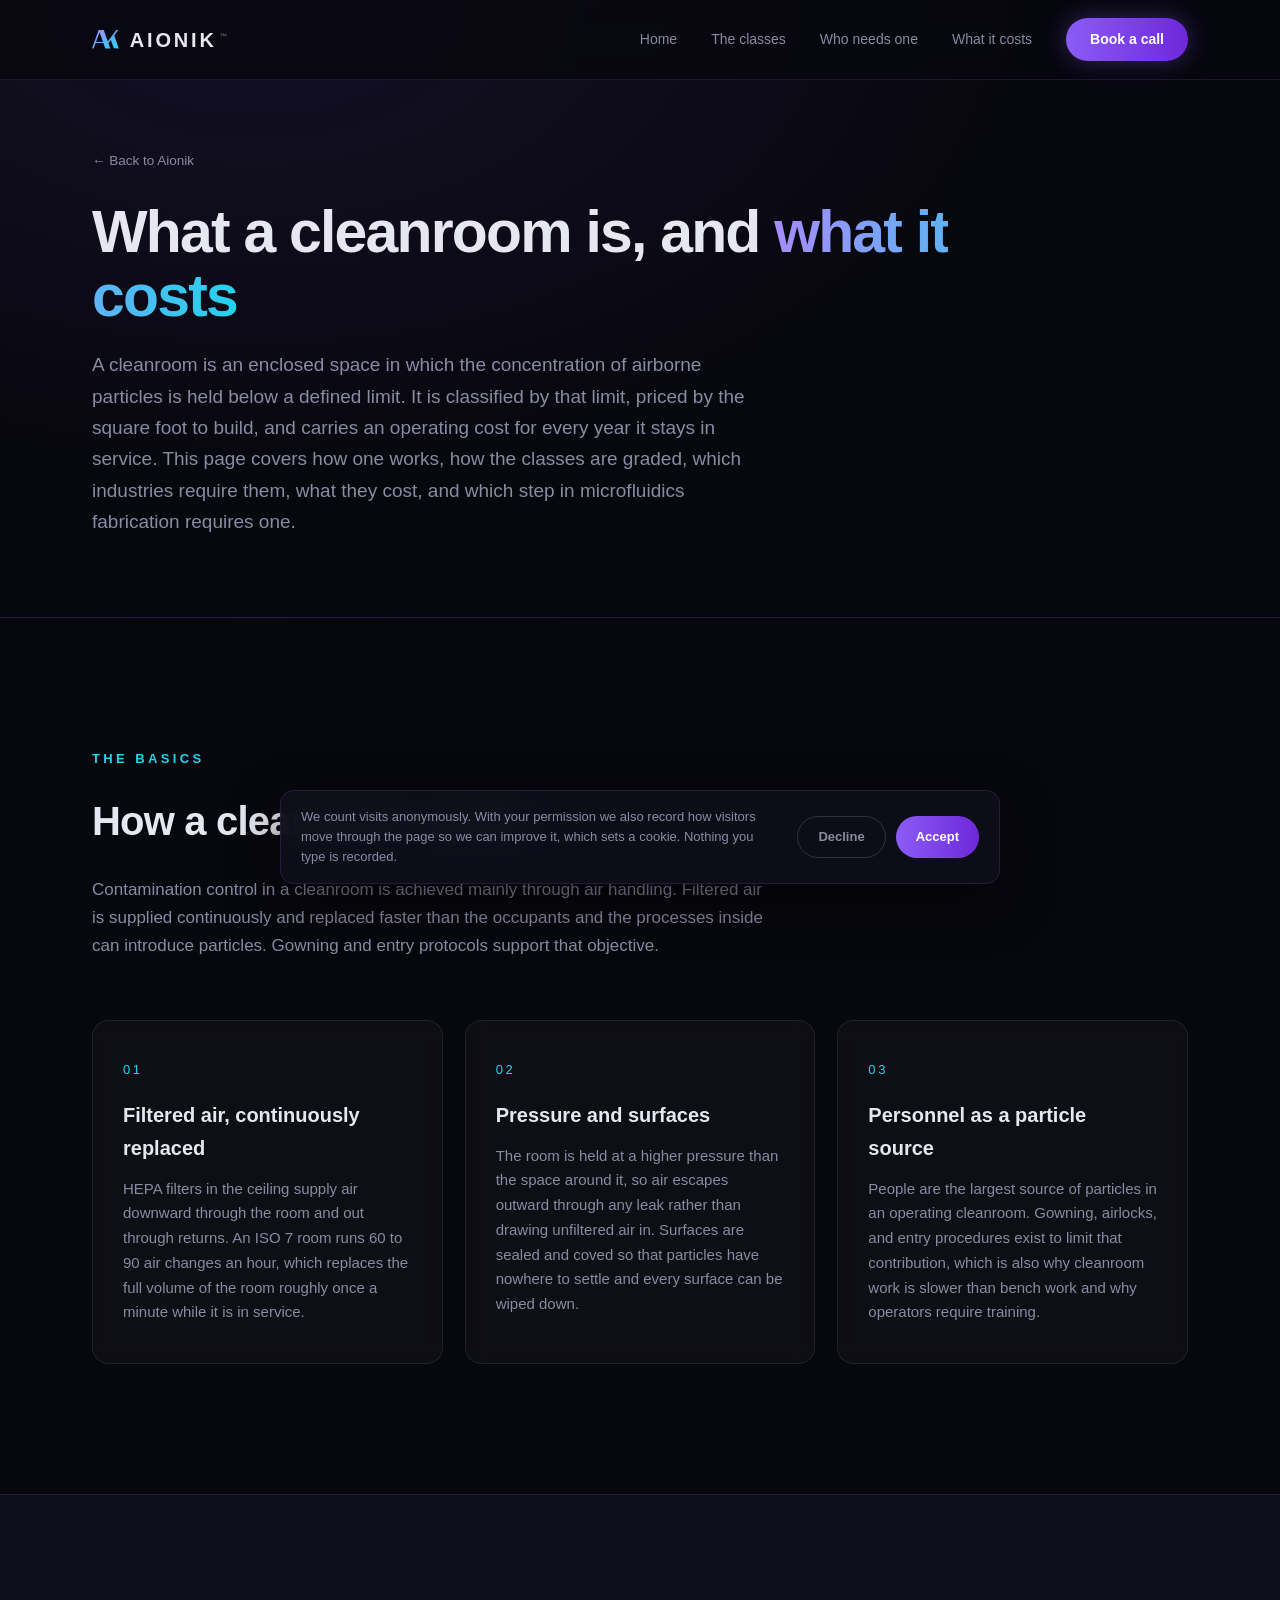
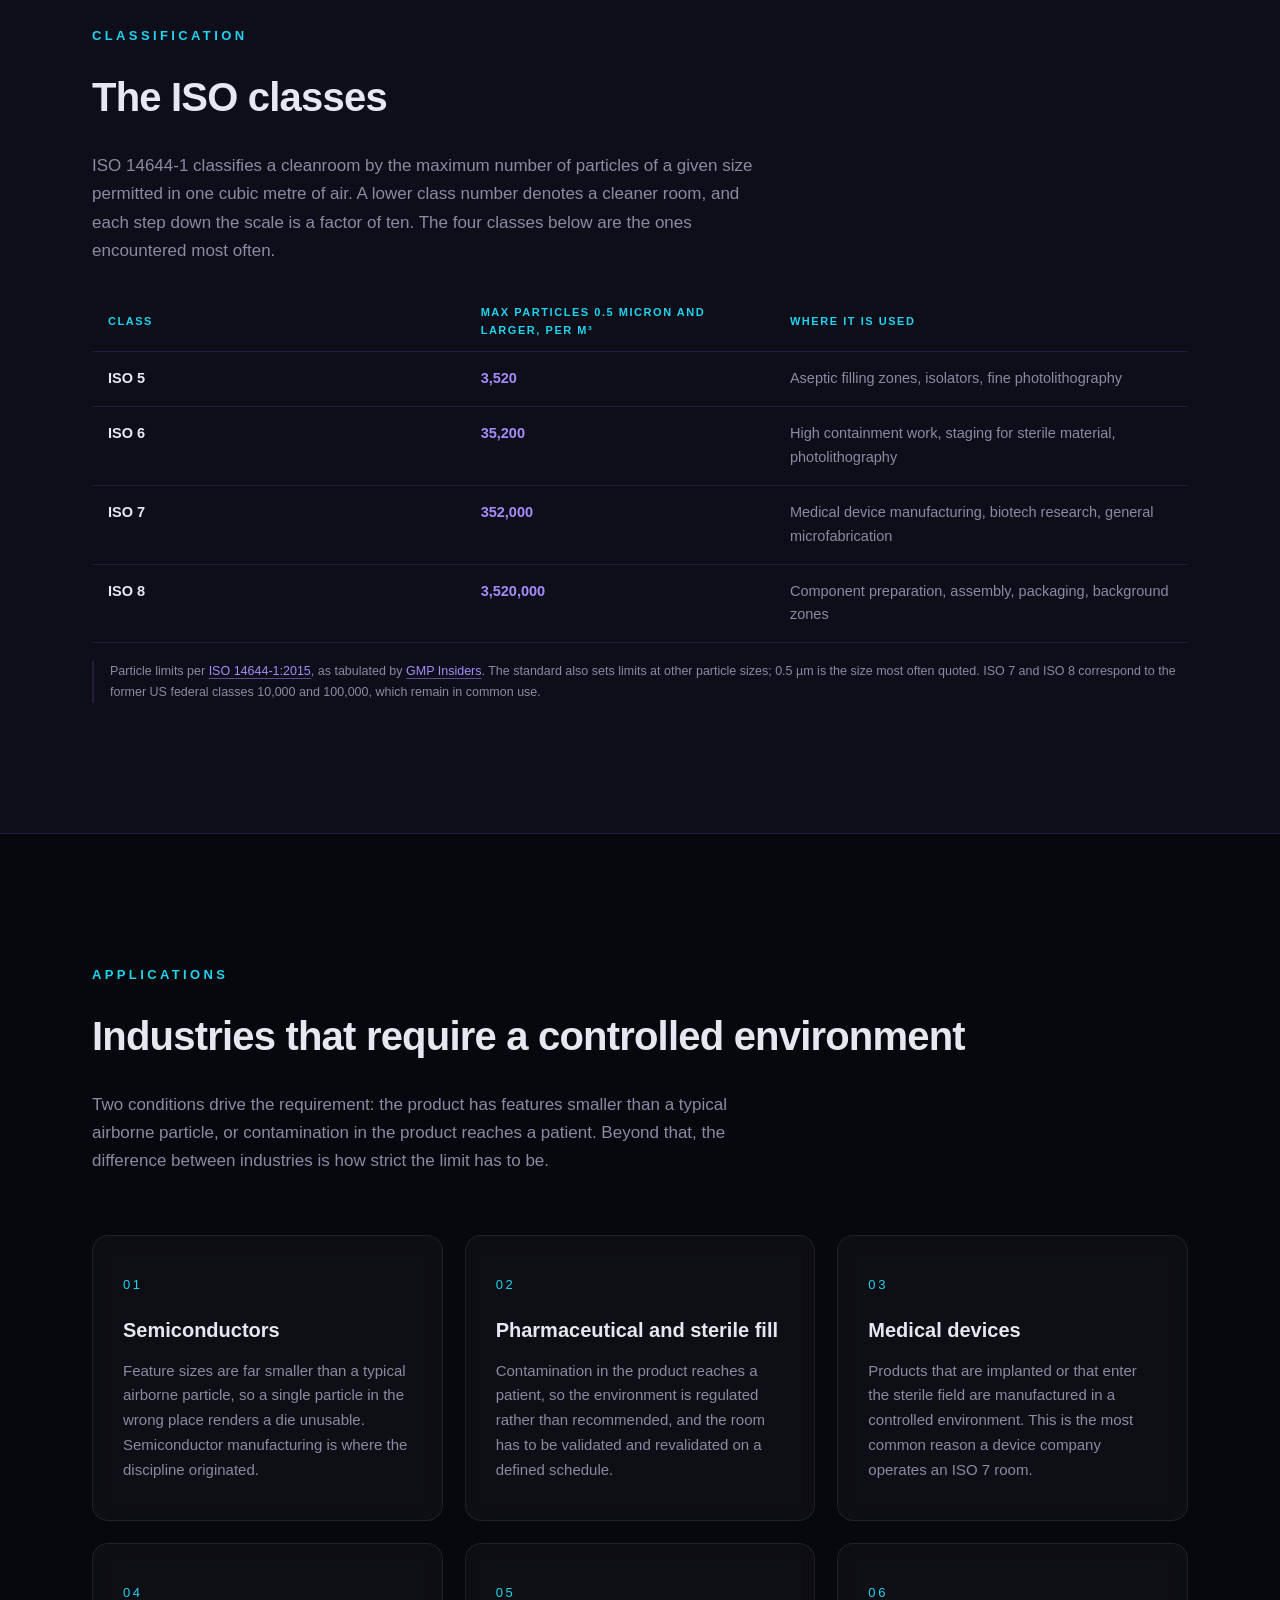
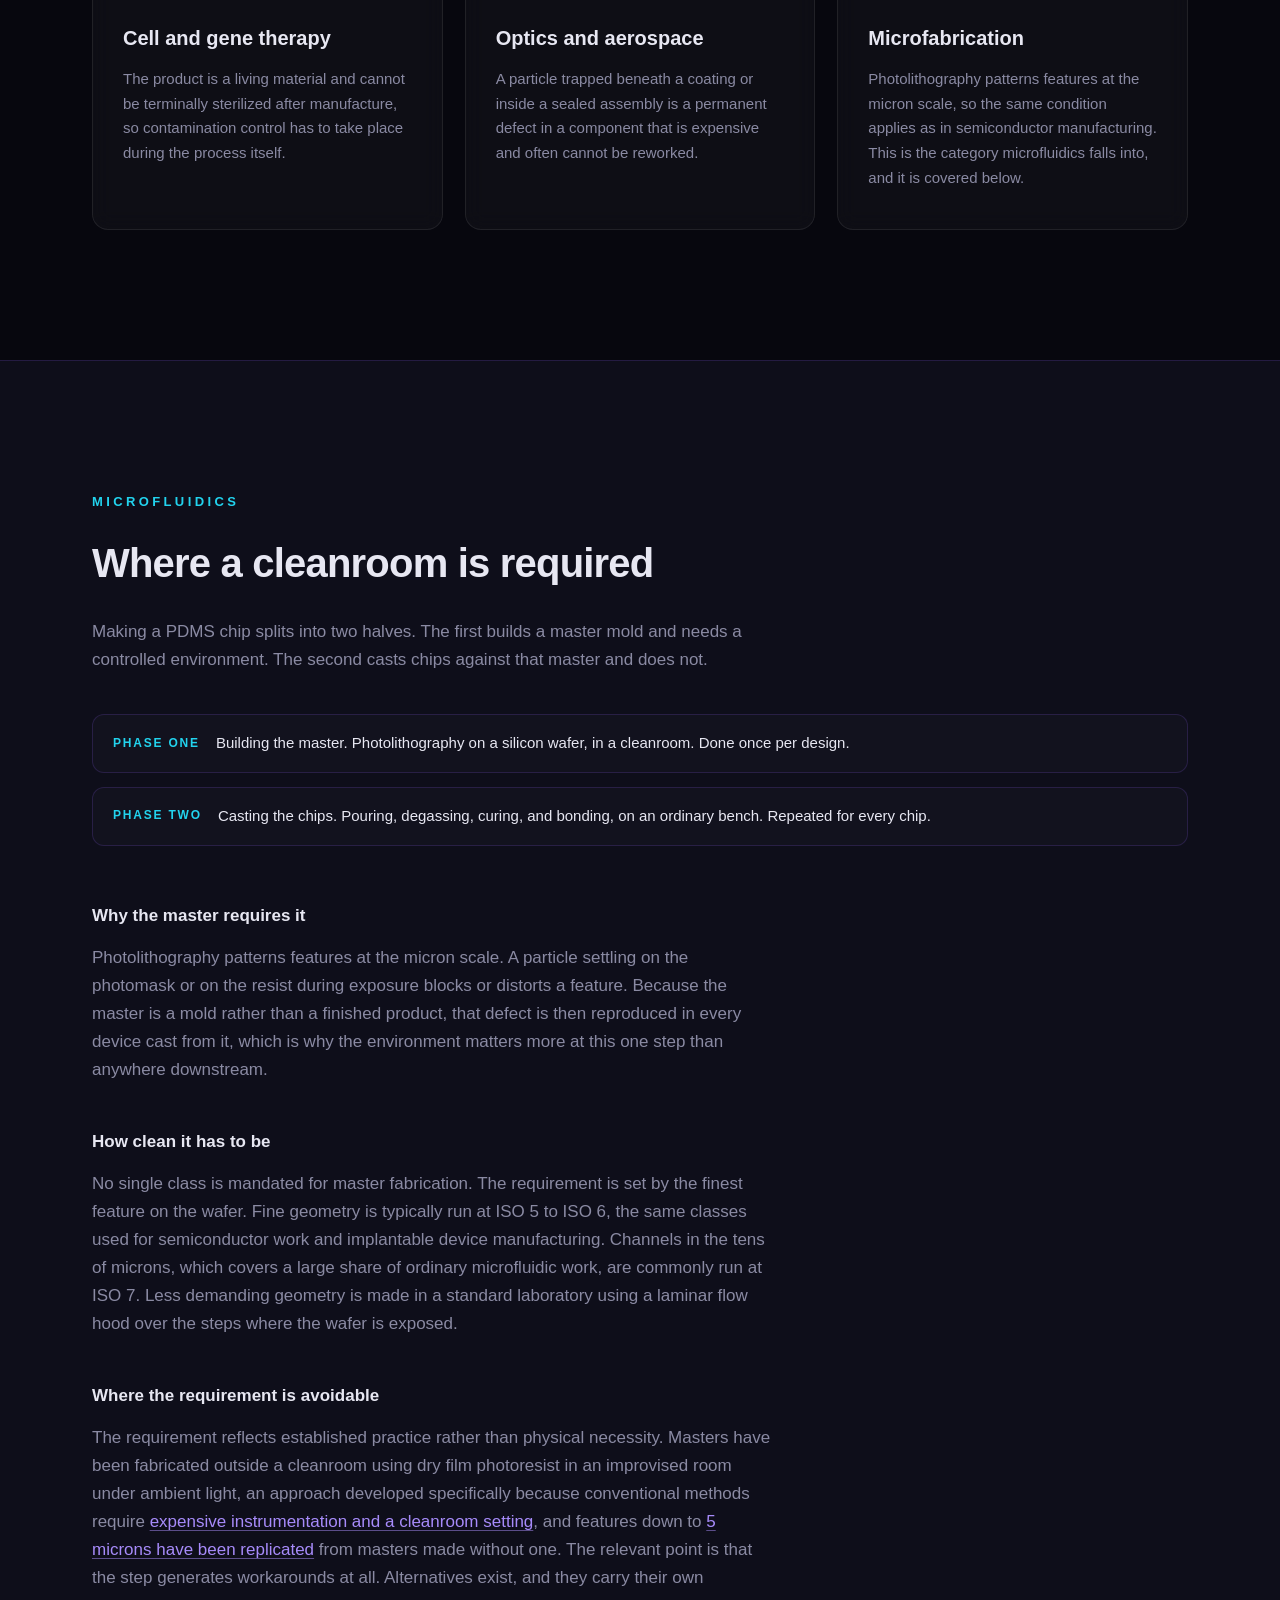
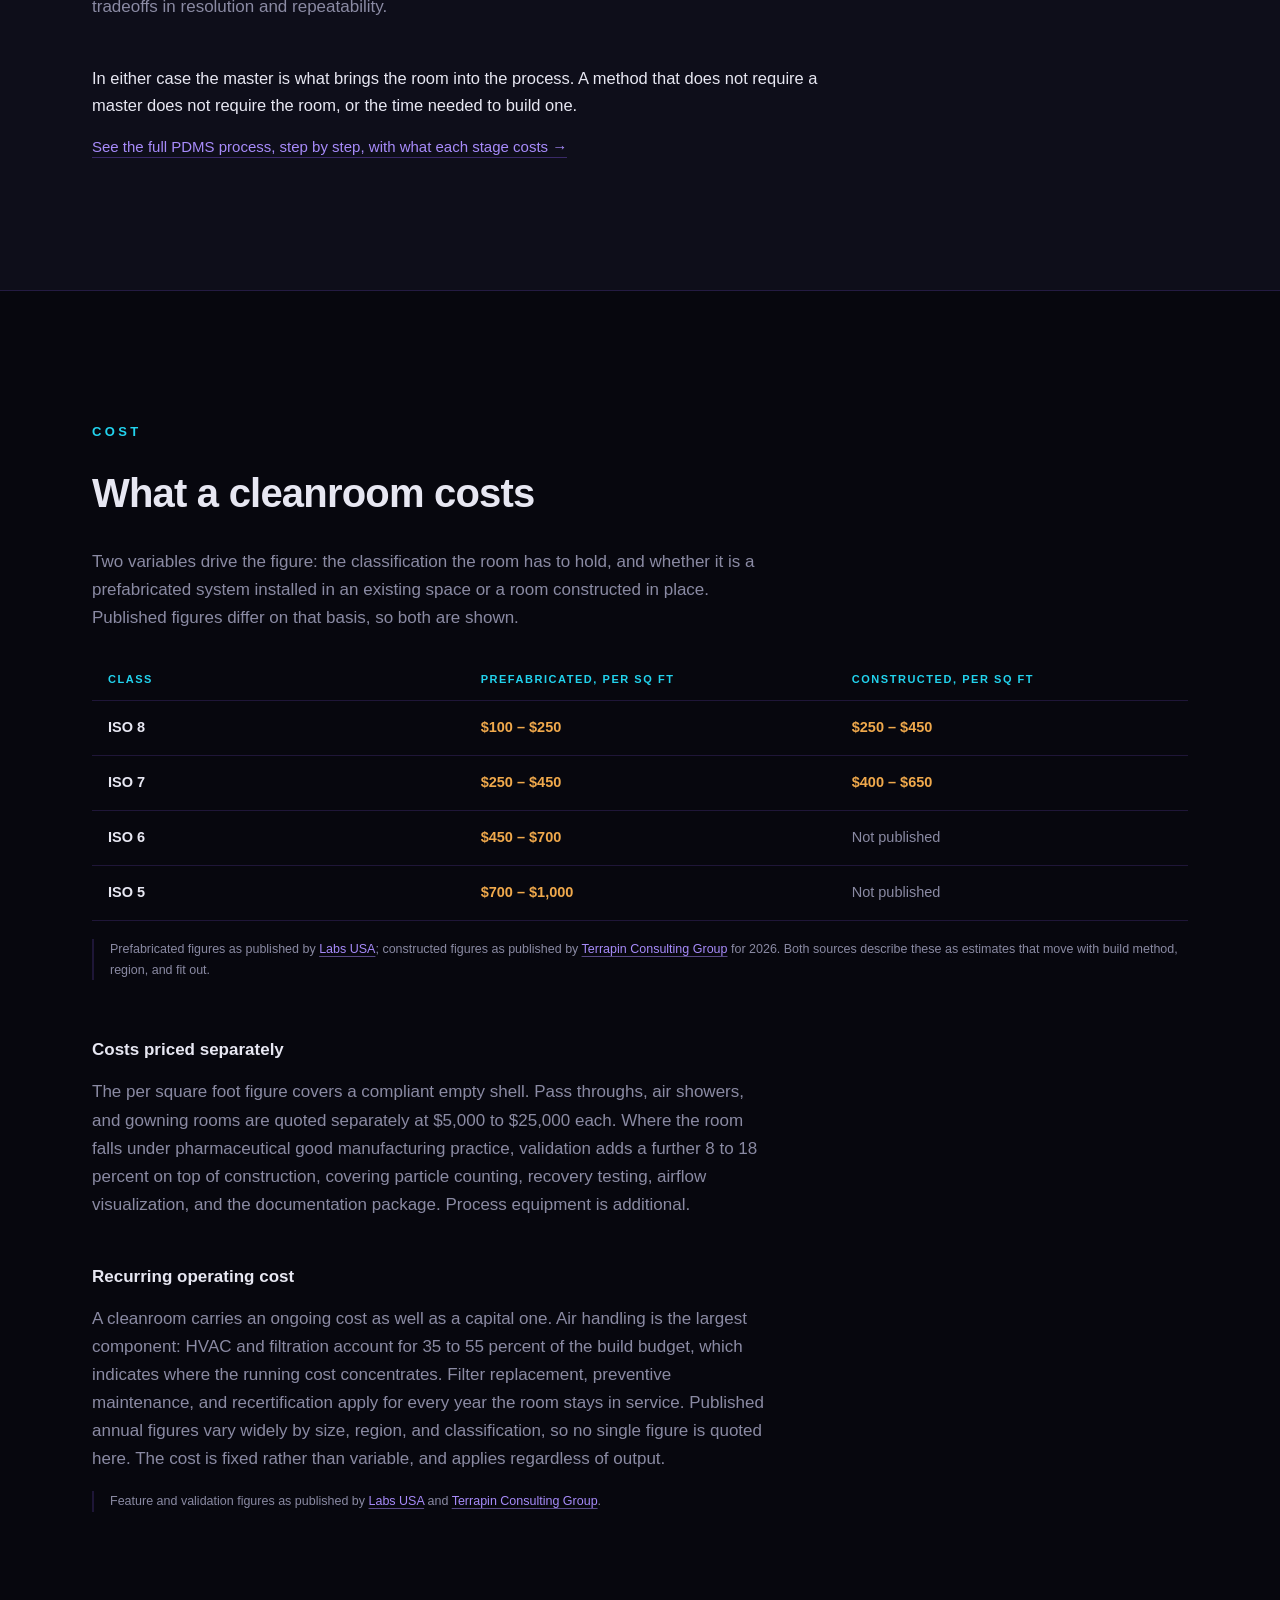
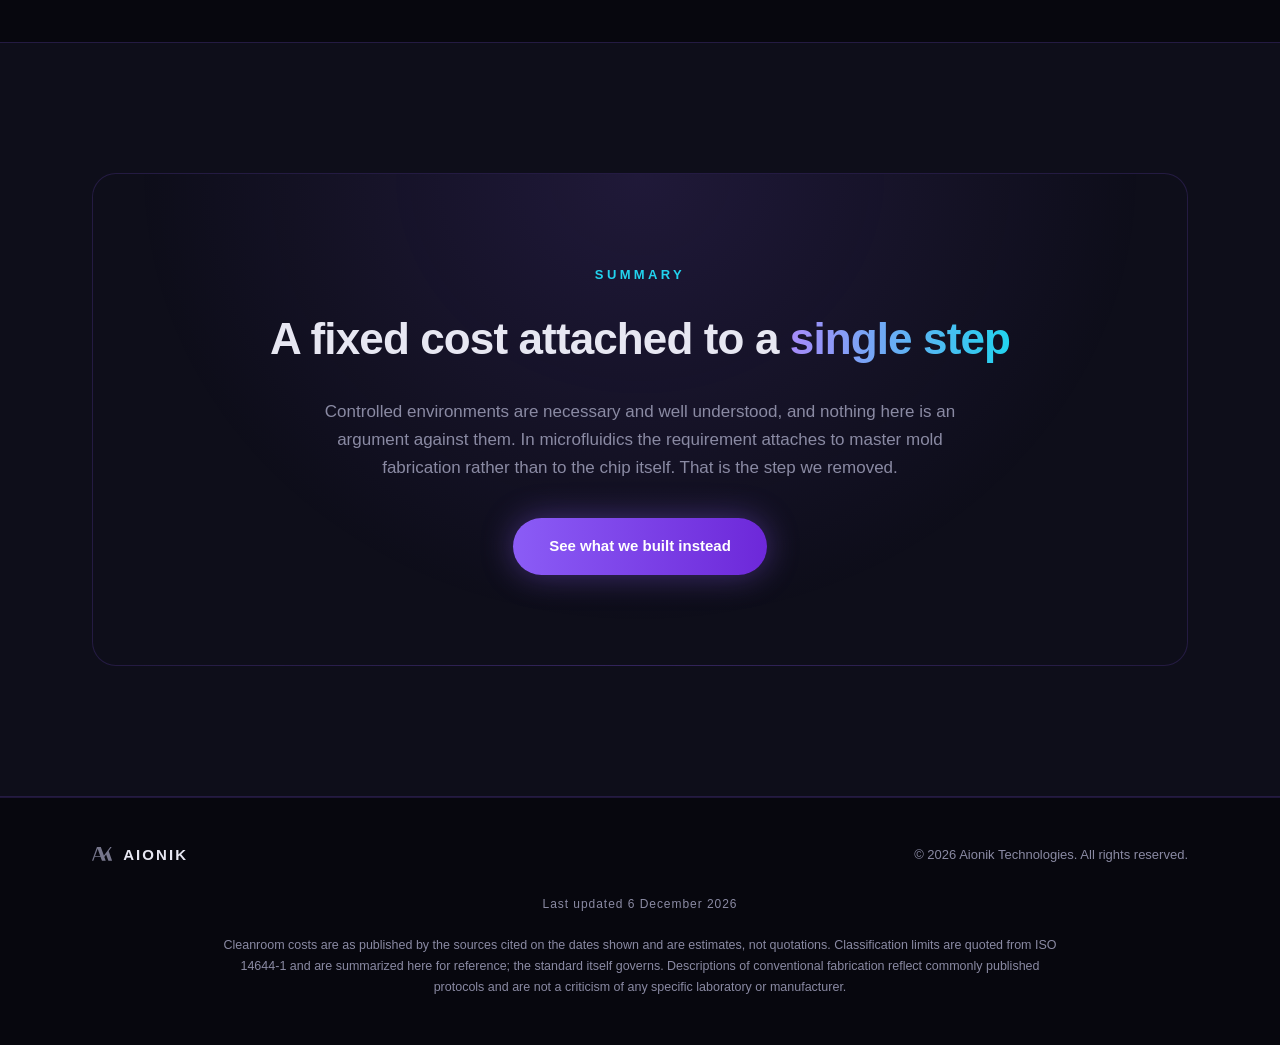
==== commit 46a2d142: "Set incumbent cost figures in amber; fix the PDMS closing line Every cost the incumbent carries and " ====
--- a/cleanrooms.html
+++ b/cleanrooms.html
@@ -87,10 +87,10 @@
         <tr><th scope="col">Class</th><th scope="col">Max particles 0.5 micron and larger, per m&sup3;</th><th scope="col">Where it is used</th></tr>
       </thead>
       <tbody>
-        <tr><th scope="row">ISO 5</th><td data-label="Max particles per m&sup3;" class="price">3,520</td><td data-label="Where it is used">Aseptic filling zones, isolators, fine photolithography</td></tr>
-        <tr><th scope="row">ISO 6</th><td data-label="Max particles per m&sup3;" class="price">35,200</td><td data-label="Where it is used">High containment work, staging for sterile material, photolithography</td></tr>
-        <tr><th scope="row">ISO 7</th><td data-label="Max particles per m&sup3;" class="price">352,000</td><td data-label="Where it is used">Medical device manufacturing, biotech research, general microfabrication</td></tr>
-        <tr><th scope="row">ISO 8</th><td data-label="Max particles per m&sup3;" class="price">3,520,000</td><td data-label="Where it is used">Component preparation, assembly, packaging, background zones</td></tr>
+        <tr><th scope="row">ISO 5</th><td data-label="Max particles per m&sup3;" class="count">3,520</td><td data-label="Where it is used">Aseptic filling zones, isolators, fine photolithography</td></tr>
+        <tr><th scope="row">ISO 6</th><td data-label="Max particles per m&sup3;" class="count">35,200</td><td data-label="Where it is used">High containment work, staging for sterile material, photolithography</td></tr>
+        <tr><th scope="row">ISO 7</th><td data-label="Max particles per m&sup3;" class="count">352,000</td><td data-label="Where it is used">Medical device manufacturing, biotech research, general microfabrication</td></tr>
+        <tr><th scope="row">ISO 8</th><td data-label="Max particles per m&sup3;" class="count">3,520,000</td><td data-label="Where it is used">Component preparation, assembly, packaging, background zones</td></tr>
       </tbody>
     </table>
     <p class="cost-note reveal">Particle limits per <a href="https://www.iso.org/standard/53394.html" target="_blank" rel="noopener noreferrer">ISO&nbsp;14644-1:2015</a>, as tabulated by <a href="https://gmpinsiders.com/iso-cleanroom-classification/" target="_blank" rel="noopener noreferrer">GMP Insiders</a>. The standard also sets limits at other particle sizes; 0.5&nbsp;&micro;m is the size most often quoted. ISO 7 and ISO 8 correspond to the former US federal classes 10,000 and 100,000, which remain in common use.</p>
--- a/css/styles.css
+++ b/css/styles.css
@@ -7,6 +7,10 @@
   --text: #E7E7F2;
   --muted: #8A8AA3;
   --line: rgba(139, 92, 246, 0.18);
+  /* Incumbent cost figures only. Amber reads as a warning and pulls the eye,
+     which is the point: every one of these numbers is part of our case. Never
+     use it for an Aionik figure or for a neutral quantity. */
+  --cost: #F0A94C;
 }
 
 * { margin: 0; padding: 0; box-sizing: border-box; }
--- a/css/investors.css
+++ b/css/investors.css
@@ -474,7 +474,7 @@
    read as one emphatic colour rather than as a heading treatment. */
 .cost-brief b {
   font-weight: 800; font-size: 1.12em; white-space: nowrap;
-  letter-spacing: -0.01em; color: #B99BFF;
+  letter-spacing: -0.01em; color: var(--cost);
 }
 .cost-brief-link { margin-top: 16px; font-size: 15px; }
 .cost-brief-link a {
--- a/css/pdms.css
+++ b/css/pdms.css
@@ -83,7 +83,9 @@
   padding: 15px 16px; color: var(--muted); vertical-align: top;
   border-bottom: 1px solid var(--line);
 }
-.cost-table .price { color: var(--uv); font-weight: 700; white-space: nowrap; }
+.cost-table .price { color: var(--cost); font-weight: 700; white-space: nowrap; }
+/* Non-cost figures in a cost-table layout stay violet: they are data, not our argument. */
+.cost-table .count { color: var(--uv); font-weight: 700; white-space: nowrap; }
 .cost-table tbody tr:hover { background: rgba(255, 255, 255, 0.02); }
 .tag-v, .tag-e {
   display: inline-block; font-size: 10px; font-weight: 700;
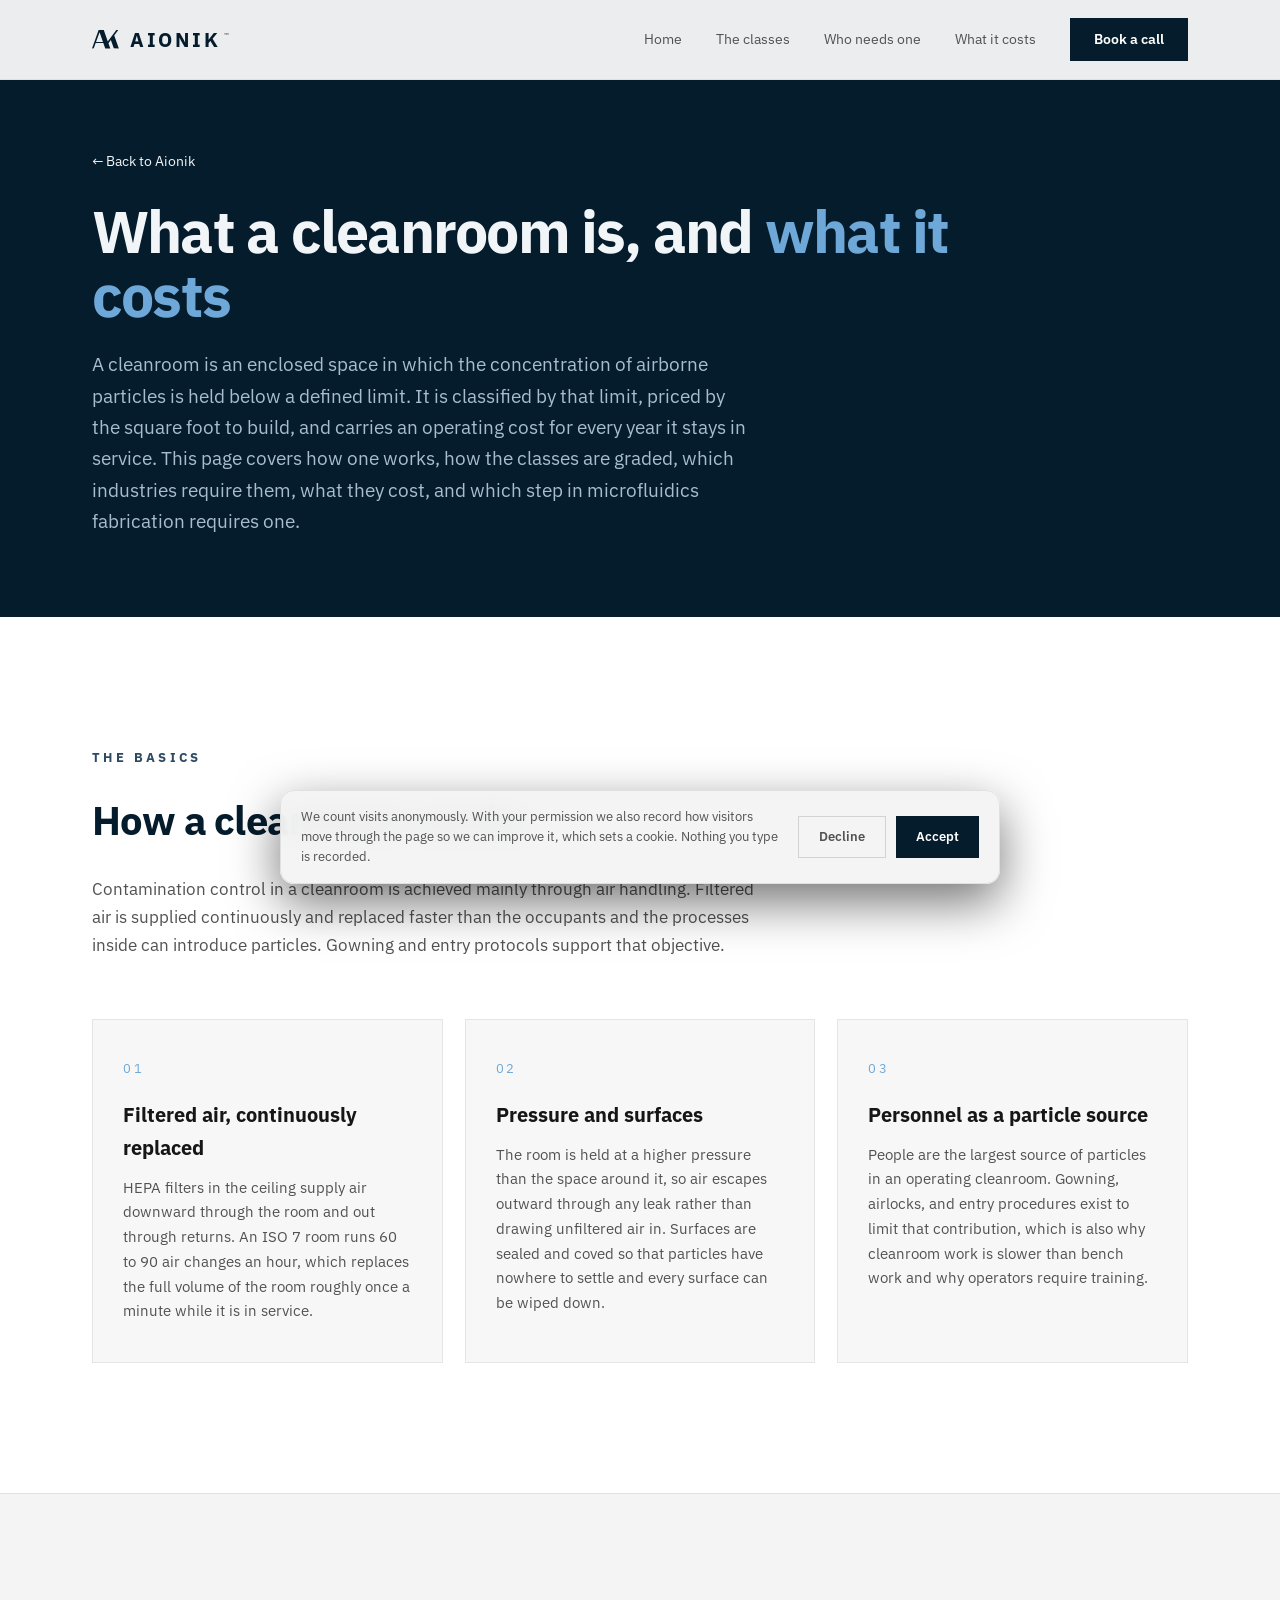
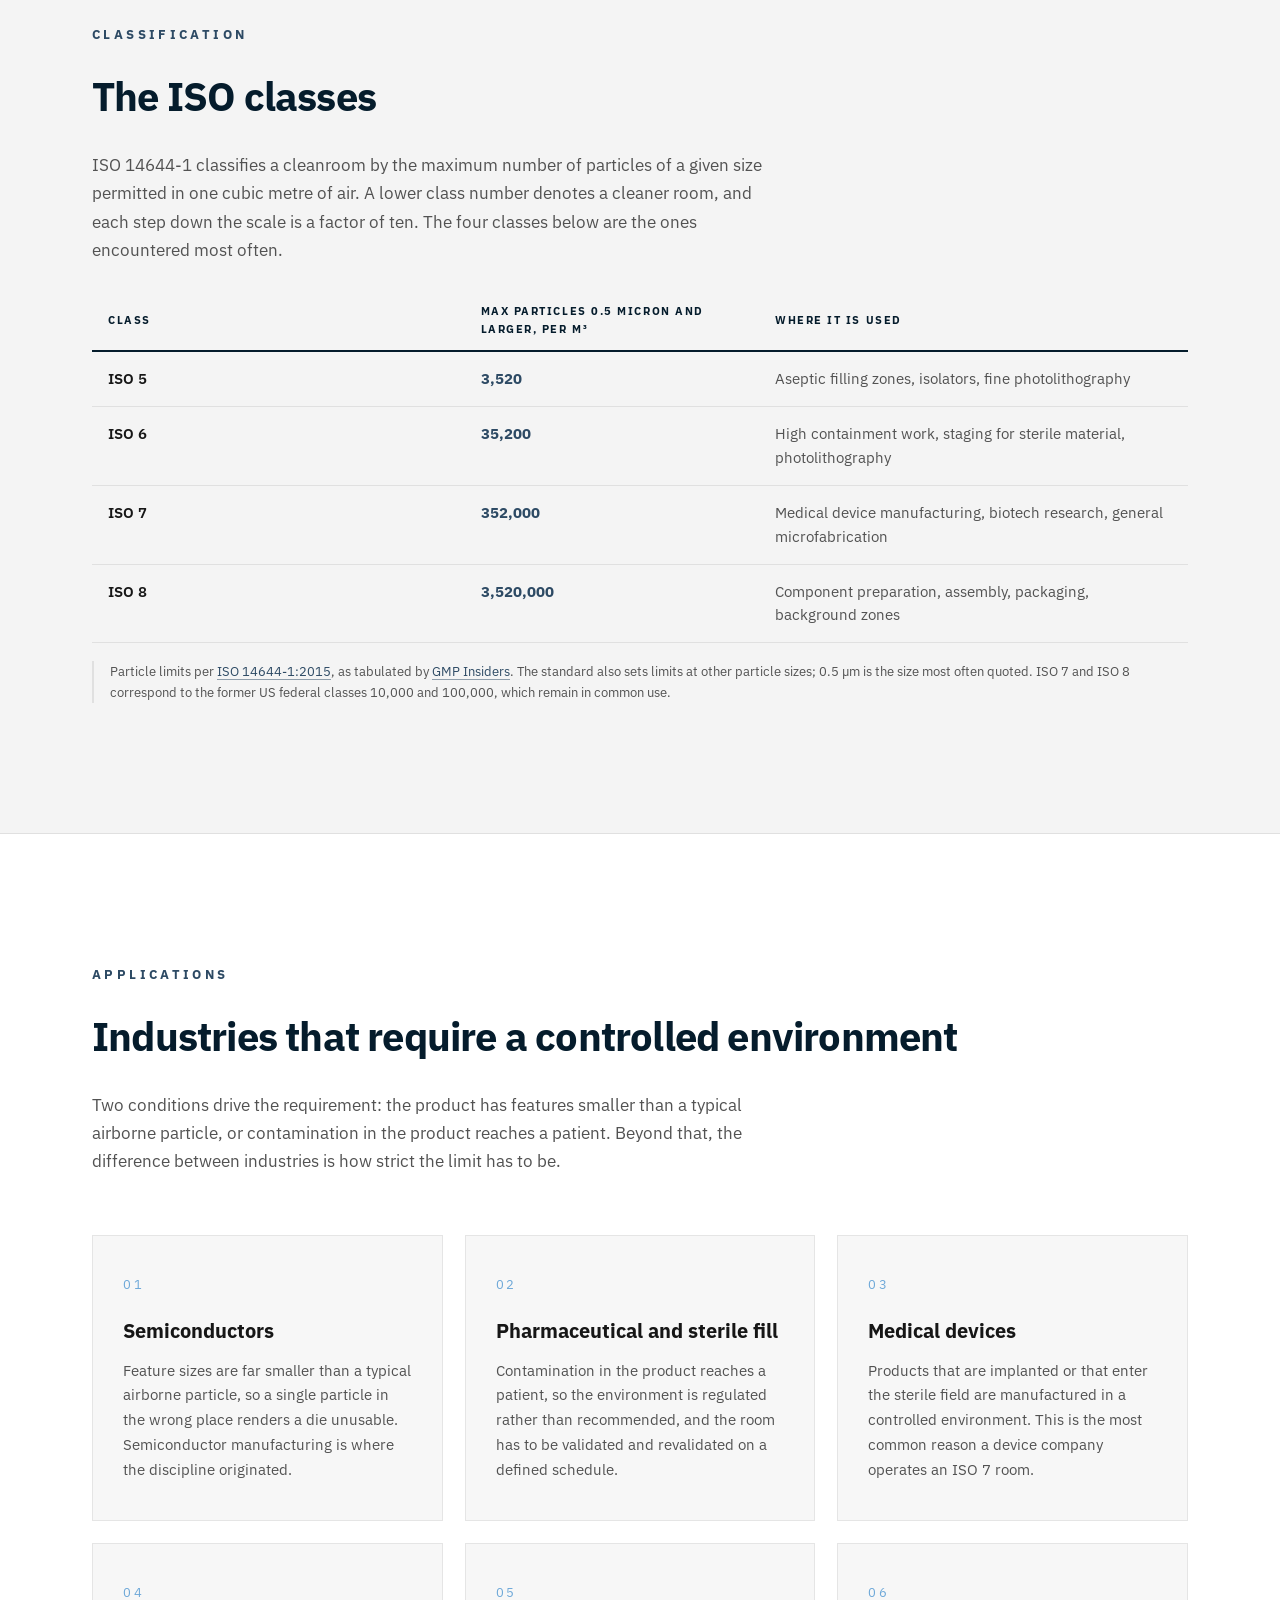
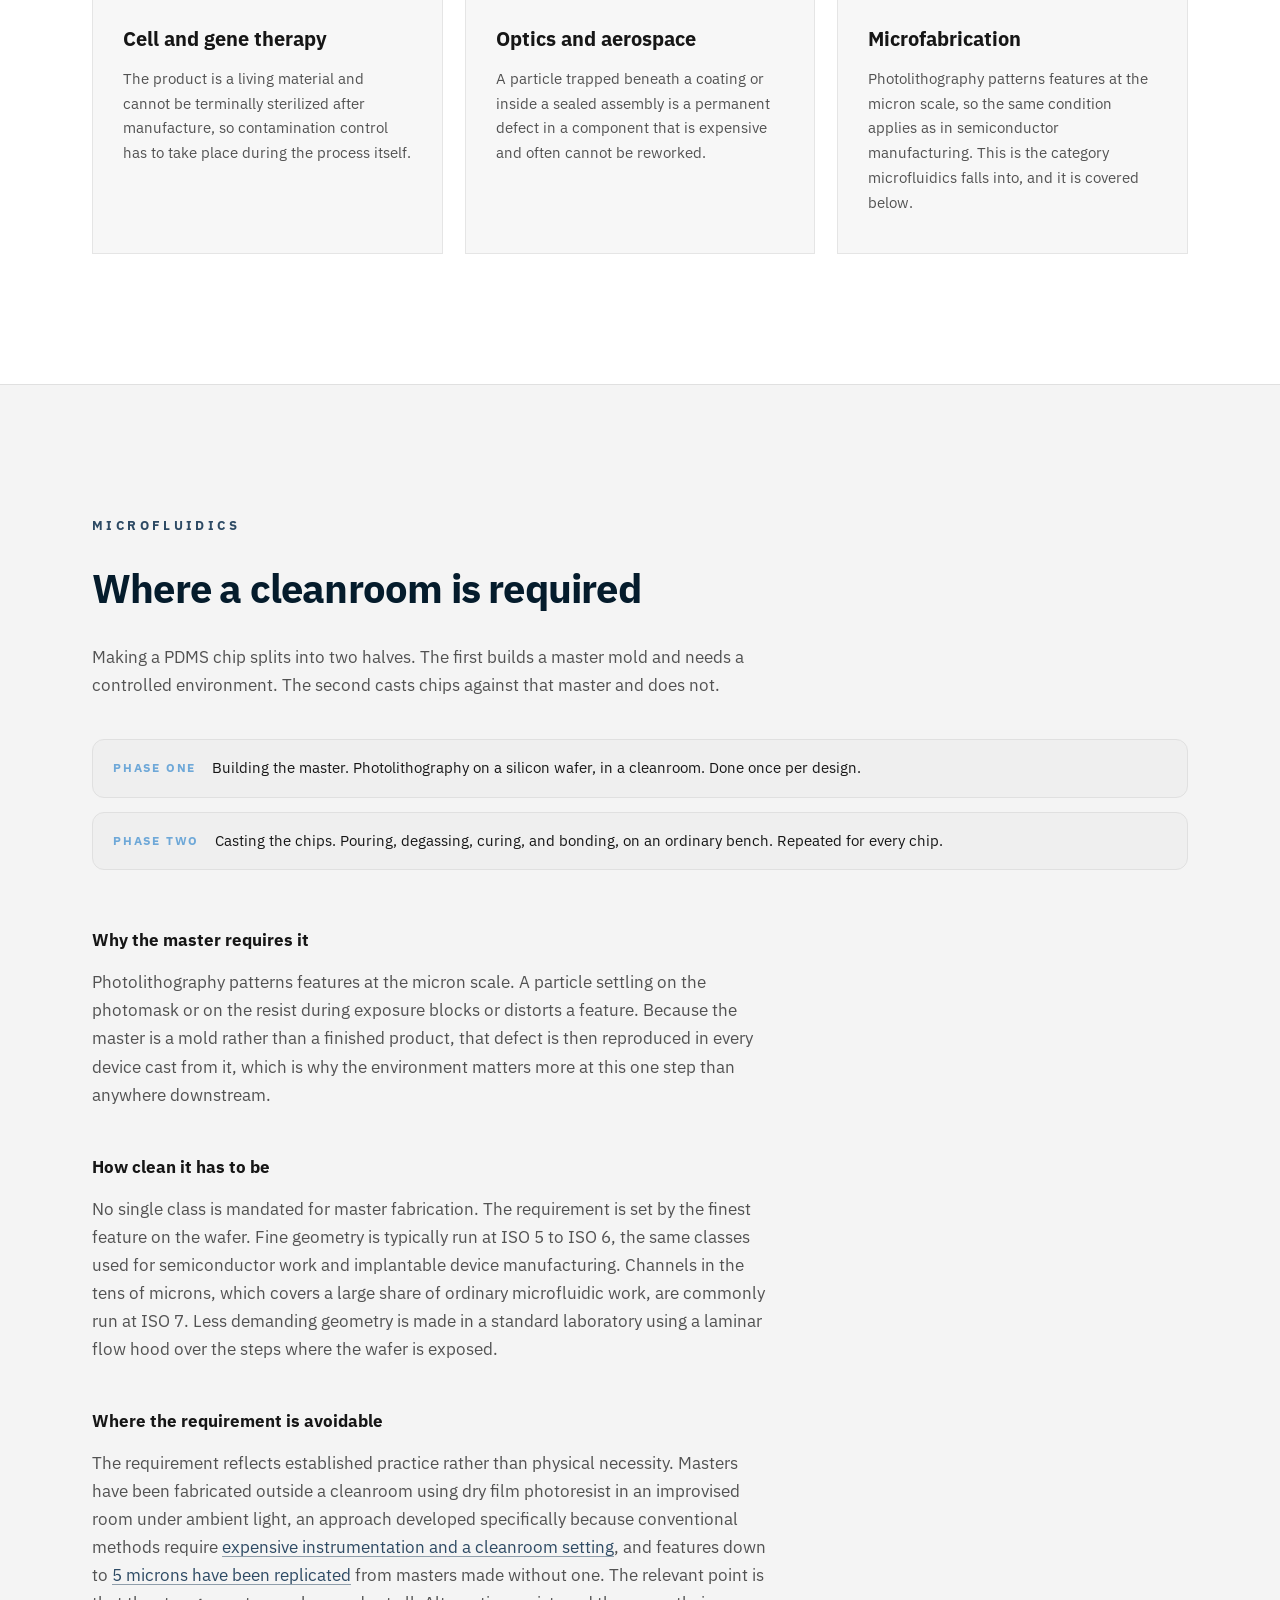
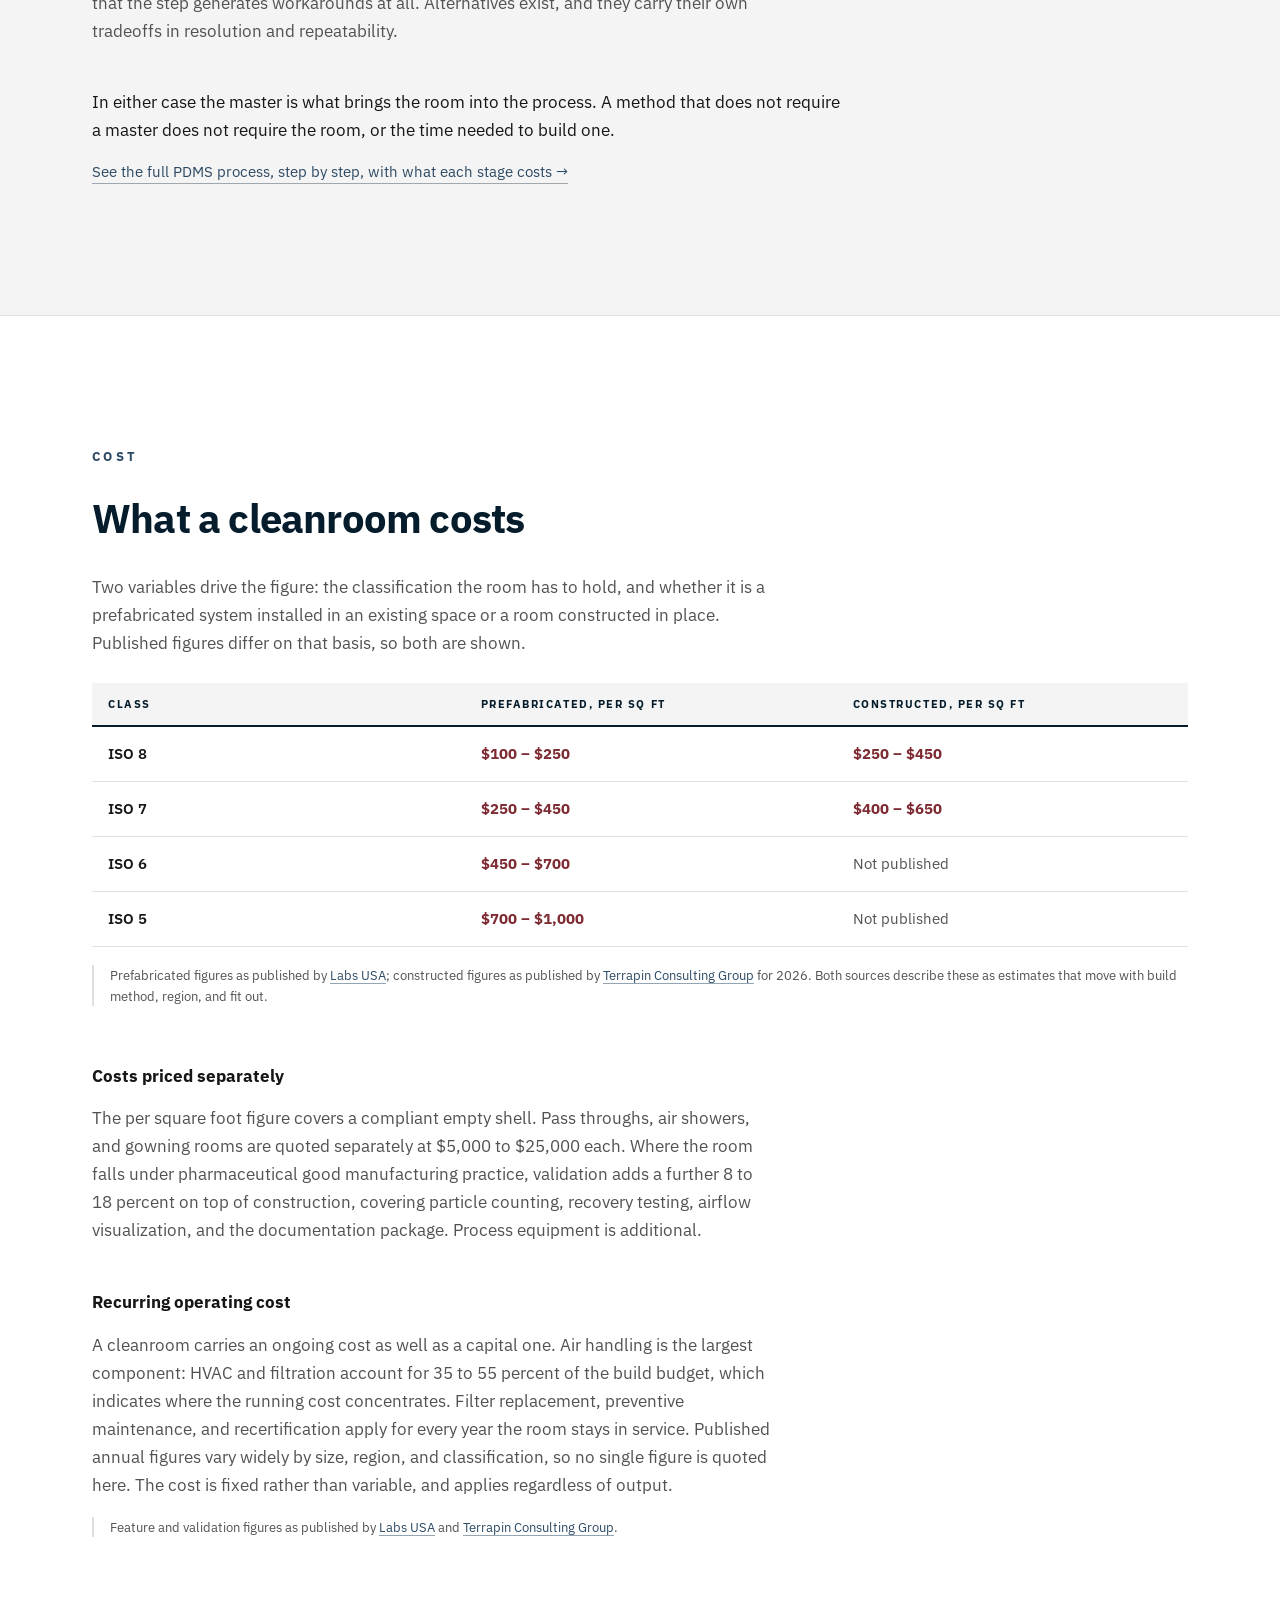
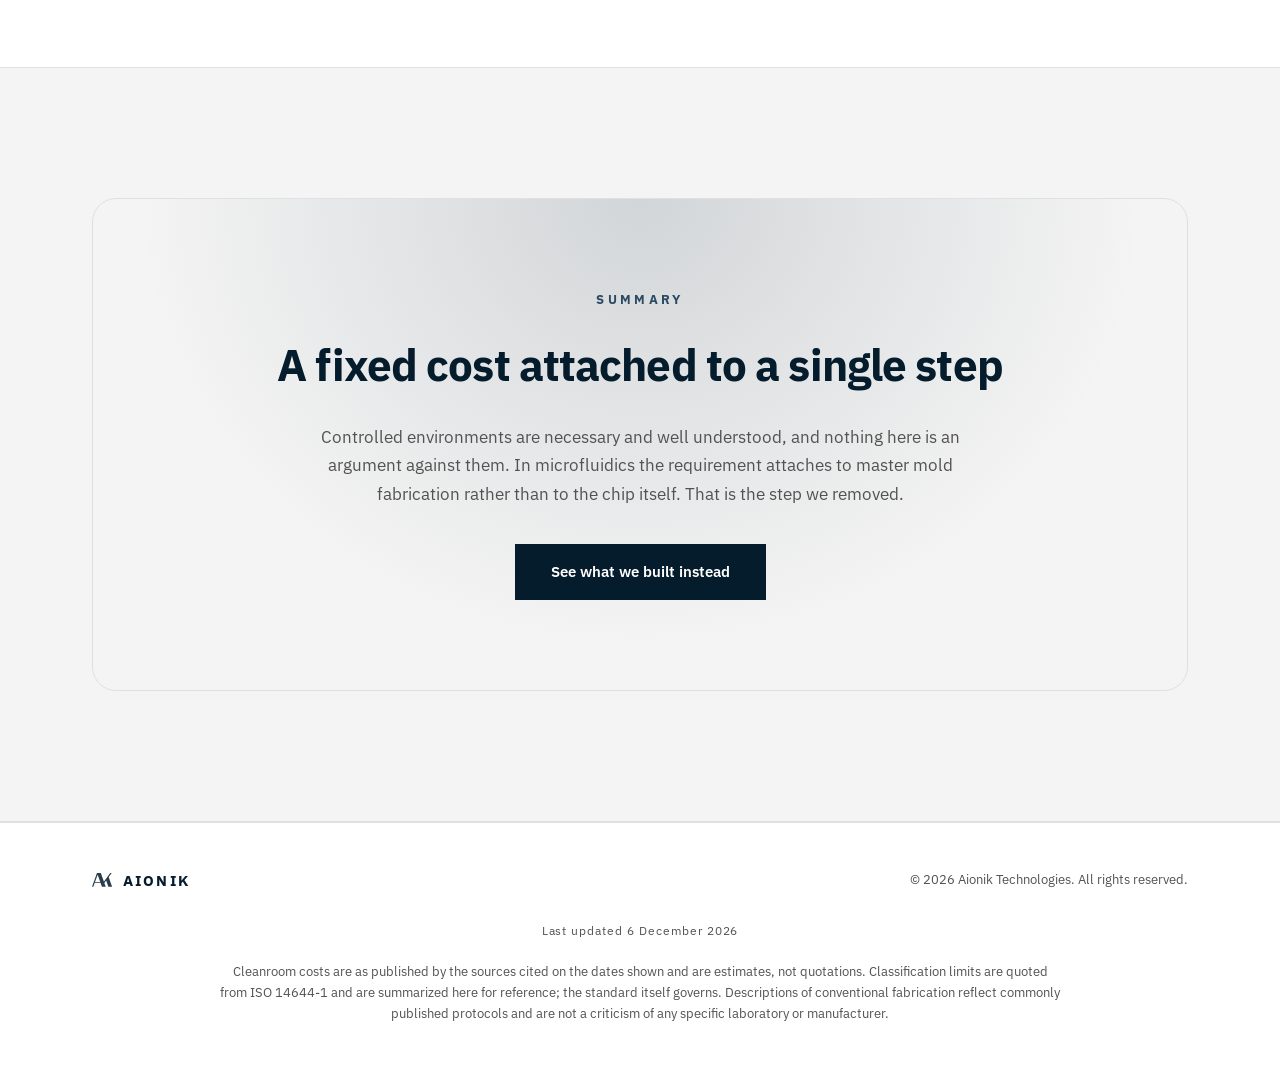
==== commit 62802f54: "Apply the navy over white theme; move outsourced foundry out of the table Theme layer, direction 49." ====
--- a/cleanrooms.html
+++ b/cleanrooms.html
@@ -22,6 +22,7 @@
 <link rel="stylesheet" href="css/styles.css">
 <link rel="stylesheet" href="css/investors.css">
 <link rel="stylesheet" href="css/pdms.css">
+<link rel="stylesheet" href="css/theme.css">
 </head>
 <body>
 
--- a/css/styles.css
+++ b/css/styles.css
@@ -1,4 +1,16 @@
 :root {
+  /* ==================================================================
+     DESIGN TOKENS
+
+     Every colour, alpha overlay and typeface on the site resolves to a
+     token below. Nothing downstream hardcodes a value, so a restyle is a
+     change to this block rather than a sweep through four stylesheets.
+
+     The *-rgb tokens exist so translucent variants follow the palette:
+     rgba(var(--violet-rgb), 0.18) tracks --violet, a literal does not.
+     ================================================================== */
+
+  /* ---------- Palette ---------- */
   --bg: #07070E;
   --surface: #0E0E1A;
   --violet: #8B5CF6;
@@ -6,18 +18,45 @@
   --cyan: #22D3EE;
   --text: #E7E7F2;
   --muted: #8A8AA3;
-  --line: rgba(139, 92, 246, 0.18);
-  /* Incumbent cost figures only. Amber reads as a warning and pulls the eye,
-     which is the point: every one of these numbers is part of our case. Never
-     use it for an Aionik figure or for a neutral quantity. */
+
+  /* ---------- RGB triplets, for alpha variants ---------- */
+  --bg-rgb: 7, 7, 14;
+  --violet-rgb: 139, 92, 246;
+  --uv-rgb: 167, 139, 250;
+  --cyan-rgb: 34, 211, 238;
+  --fill-rgb: 255, 255, 255;
+  --shadow-rgb: 0, 0, 0;
+  --warn-edge-rgb: 245, 115, 78;
+  --warn-rgb: 245, 178, 62;
+  --surface-rgb: 14, 14, 26;
+  --text-rgb: 231, 231, 242;
+
+  /* ---------- Semantic roles ---------- */
+  --line: rgba(var(--violet-rgb), 0.18);
+  --accent: var(--violet);
+  --accent-deep: #6D28D9;
+  --on-accent: #fff;
+  --good: #6EE7B7;
+
+  /* Incumbent cost figures. See the design system notes in HANDOFF.md. */
   --cost: #F0A94C;
+
+  /* Form validation and status, distinct from --cost on purpose. */
+  --warn: #F5B23E;
+  --warn-soft: #F5906E;
+  --warn-edge: #F5734E;
+
+  /* ---------- Type ---------- */
+  --font-body: "SF Pro Display", "Helvetica Neue", Arial, sans-serif;
+  --font-head: var(--font-body);
 }
 
 * { margin: 0; padding: 0; box-sizing: border-box; }
 html { scroll-behavior: smooth; }
+h1, h2, h3, h4 { font-family: var(--font-head); }
 
 body {
-  font-family: "SF Pro Display", "Helvetica Neue", Arial, sans-serif;
+  font-family: var(--font-body);
   background: var(--bg);
   color: var(--text);
   line-height: 1.65;
@@ -36,7 +75,7 @@
 /* ---------- Nav ---------- */
 nav {
   position: fixed; top: 0; left: 0; right: 0; z-index: 100;
-  background: rgba(7, 7, 14, 0.75);
+  background: rgba(var(--bg-rgb), 0.75);
   backdrop-filter: blur(14px);
   border-bottom: 1px solid var(--line);
 }
@@ -65,10 +104,10 @@
 .nav-links a { text-decoration: none; color: var(--muted); font-size: 14px; transition: color 0.2s; }
 .nav-links a:hover { color: var(--uv); }
 .nav-cta {
-  color: #fff !important; padding: 10px 24px; border-radius: 999px;
-  background: linear-gradient(90deg, var(--violet), #6D28D9);
+  color: var(--on-accent) !important; padding: 10px 24px; border-radius: 999px;
+  background: linear-gradient(90deg, var(--violet), var(--accent-deep));
   font-weight: 600;
-  box-shadow: 0 0 24px rgba(139, 92, 246, 0.35);
+  box-shadow: 0 0 24px rgba(var(--violet-rgb), 0.35);
 }
 .nav-toggle {
   display: none; background: none; border: none; color: var(--text);
@@ -94,7 +133,7 @@
 .pill {
   display: inline-flex; align-items: center; gap: 8px;
   font-size: 13px; color: var(--uv); border: 1px solid var(--line);
-  background: rgba(139, 92, 246, 0.08); padding: 8px 18px; border-radius: 999px;
+  background: rgba(var(--violet-rgb), 0.08); padding: 8px 18px; border-radius: 999px;
   margin-bottom: 30px;
 }
 .pill::before {
@@ -116,18 +155,18 @@
   font-size: 15px; font-weight: 600; transition: all 0.25s; display: inline-block;
 }
 .btn-primary {
-  background: linear-gradient(90deg, var(--violet), #6D28D9); color: #fff;
-  box-shadow: 0 0 32px rgba(139, 92, 246, 0.4);
-}
-.btn-primary:hover { transform: translateY(-2px); box-shadow: 0 0 48px rgba(139, 92, 246, 0.6); }
-.btn-ghost { border: 1px solid rgba(255, 255, 255, 0.15); color: var(--text); }
+  background: linear-gradient(90deg, var(--violet), var(--accent-deep)); color: var(--on-accent);
+  box-shadow: 0 0 32px rgba(var(--violet-rgb), 0.4);
+}
+.btn-primary:hover { transform: translateY(-2px); box-shadow: 0 0 48px rgba(var(--violet-rgb), 0.6); }
+.btn-ghost { border: 1px solid rgba(var(--fill-rgb), 0.15); color: var(--text); }
 .btn-ghost:hover { border-color: var(--cyan); color: var(--cyan); }
 
 /* ---------- Hero chip visual ---------- */
 .hero-visual { position: relative; }
 .chip {
   width: 100%; height: auto;
-  filter: drop-shadow(0 0 40px rgba(139, 92, 246, 0.15));
+  filter: drop-shadow(0 0 40px rgba(var(--violet-rgb), 0.15));
 }
 .chip-caption {
   text-align: center; font-size: 12px; color: var(--muted);
@@ -162,8 +201,8 @@
 
 .placeholder {
   border-radius: 16px; min-height: 380px;
-  background: linear-gradient(135deg, rgba(139, 92, 246, 0.12), rgba(34, 211, 238, 0.08));
-  border: 1px dashed rgba(139, 92, 246, 0.4);
+  background: linear-gradient(135deg, rgba(var(--violet-rgb), 0.12), rgba(var(--cyan-rgb), 0.08));
+  border: 1px dashed rgba(var(--violet-rgb), 0.4);
   display: flex; align-items: center; justify-content: center;
   color: var(--muted); font-size: 13px; letter-spacing: 0.1em; text-transform: uppercase;
 }
@@ -173,7 +212,7 @@
   display: flex; align-items: center; gap: 16px;
   font-size: 15px; color: var(--text);
   border: 1px solid var(--line); border-radius: 12px;
-  padding: 16px 20px; background: rgba(255, 255, 255, 0.02);
+  padding: 16px 20px; background: rgba(var(--fill-rgb), 0.02);
 }
 .step-num {
   font-size: 12px; font-weight: 700; color: var(--cyan);
@@ -206,18 +245,18 @@
 .compare-col ul { list-style: none; }
 .compare-col li {
   font-size: 15px; padding: 9px 0; color: var(--muted);
-  border-bottom: 1px solid rgba(255, 255, 255, 0.05);
+  border-bottom: 1px solid rgba(var(--fill-rgb), 0.05);
 }
 .compare-col li:last-child { border-bottom: none; }
 .compare-col.old {
-  background: rgba(255, 255, 255, 0.02);
-  border: 1px solid rgba(255, 255, 255, 0.07);
+  background: rgba(var(--fill-rgb), 0.02);
+  border: 1px solid rgba(var(--fill-rgb), 0.07);
 }
 .compare-col.old h3 { color: var(--muted); }
 .compare-col.new {
-  background: linear-gradient(160deg, rgba(139, 92, 246, 0.1), rgba(34, 211, 238, 0.05));
+  background: linear-gradient(160deg, rgba(var(--violet-rgb), 0.1), rgba(var(--cyan-rgb), 0.05));
   border: 1px solid var(--violet);
-  box-shadow: 0 0 40px rgba(139, 92, 246, 0.12);
+  box-shadow: 0 0 40px rgba(var(--violet-rgb), 0.12);
 }
 .compare-col.new h3 { color: var(--uv); }
 .compare-col.new li { color: var(--text); }
@@ -228,13 +267,13 @@
 /* ---------- Why section ---------- */
 .glass-grid { display: grid; grid-template-columns: repeat(3, 1fr); gap: 22px; margin-top: 60px; }
 .glass {
-  background: rgba(255, 255, 255, 0.03); border: 1px solid rgba(255, 255, 255, 0.08);
+  background: rgba(var(--fill-rgb), 0.03); border: 1px solid rgba(var(--fill-rgb), 0.08);
   border-radius: 16px; padding: 38px 30px; backdrop-filter: blur(10px);
   transition: all 0.3s;
 }
 .glass:hover {
   border-color: var(--violet); transform: translateY(-4px);
-  box-shadow: 0 20px 50px rgba(139, 92, 246, 0.15);
+  box-shadow: 0 20px 50px rgba(var(--violet-rgb), 0.15);
 }
 .glass .num { font-size: 13px; color: var(--cyan); letter-spacing: 0.2em; margin-bottom: 18px; display: block; }
 .glass h3 { font-size: 20px; margin-bottom: 12px; }
@@ -252,14 +291,14 @@
 }
 .team-card {
   flex: 0 1 350px;
-  background: rgba(255, 255, 255, 0.03); border: 1px solid rgba(255, 255, 255, 0.08);
+  background: rgba(var(--fill-rgb), 0.03); border: 1px solid rgba(var(--fill-rgb), 0.08);
   border-radius: 16px; padding: 38px 30px; text-align: center;
   backdrop-filter: blur(10px);
   transition: all 0.3s;
 }
 .team-card:hover {
   border-color: var(--violet); transform: translateY(-4px);
-  box-shadow: 0 20px 50px rgba(139, 92, 246, 0.15);
+  box-shadow: 0 20px 50px rgba(var(--violet-rgb), 0.15);
 }
 .avatar { width: 104px; margin: 0 auto 24px; }
 .avatar svg { width: 100%; height: auto; display: block; }
@@ -272,7 +311,7 @@
 .team-link {
   display: inline-block; margin-top: 14px;
   font-size: 13px; color: var(--uv); text-decoration: none;
-  border-bottom: 1px solid rgba(139, 92, 246, 0.35);
+  border-bottom: 1px solid rgba(var(--violet-rgb), 0.35);
   transition: color 0.2s, border-color 0.2s;
 }
 .team-link:hover { color: var(--cyan); border-color: var(--cyan); }
@@ -285,7 +324,7 @@
 .cta-band { text-align: center; }
 .cta-band .inner {
   border: 1px solid var(--line); border-radius: 24px; padding: 90px 40px;
-  background: radial-gradient(ellipse at 50% 0%, rgba(139, 92, 246, 0.14), transparent 65%);
+  background: radial-gradient(ellipse at 50% 0%, rgba(var(--violet-rgb), 0.14), transparent 65%);
 }
 .cta-band h2 { font-size: clamp(32px, 4vw, 44px); }
 .cta-note { font-size: 12px; color: var(--muted); margin-top: 18px; }
@@ -305,13 +344,13 @@
 .sheen::before {
   content: ''; position: absolute; inset: 0; pointer-events: none;
   background: radial-gradient(190px circle at var(--mx) var(--my),
-              rgba(167, 139, 250, 0.16), rgba(139, 92, 246, 0.06) 45%, transparent 70%);
+              rgba(var(--uv-rgb), 0.16), rgba(var(--violet-rgb), 0.06) 45%, transparent 70%);
   opacity: 0; transition: opacity 0.8s;
 }
 .sheen::after {
   content: ''; position: absolute; inset: 0; pointer-events: none;
   background: radial-gradient(300px circle at var(--mx2) var(--my2),
-              rgba(34, 211, 238, 0.10), rgba(34, 211, 238, 0.03) 50%, transparent 75%);
+              rgba(var(--cyan-rgb), 0.10), rgba(var(--cyan-rgb), 0.03) 50%, transparent 75%);
   opacity: 0; transition: opacity 1.1s;
 }
 .sheen:hover::before, .sheen:hover::after { opacity: 1; }
@@ -337,7 +376,7 @@
   .nav-links { display: none; }
   .nav-links.open {
     display: flex; flex-direction: column; position: absolute;
-    top: 100%; left: 0; right: 0; background: rgba(7, 7, 14, 0.97);
+    top: 100%; left: 0; right: 0; background: rgba(var(--bg-rgb), 0.97);
     padding: 24px 32px; gap: 20px; border-bottom: 1px solid var(--line);
   }
   .nav-toggle { display: block; }
@@ -351,10 +390,10 @@
   max-width: 720px; margin: 0 auto;
   display: flex; align-items: center; gap: 20px;
   padding: 16px 20px; border-radius: 14px;
-  background: rgba(14, 14, 26, 0.94);
+  background: rgba(var(--surface-rgb), 0.94);
   backdrop-filter: blur(14px);
   border: 1px solid var(--line);
-  box-shadow: 0 18px 50px rgba(0, 0, 0, 0.55);
+  box-shadow: 0 18px 50px rgba(var(--shadow-rgb), 0.55);
   opacity: 0; transform: translateY(12px);
   transition: opacity 0.3s, transform 0.3s;
 }
@@ -365,13 +404,13 @@
   font: inherit; font-size: 13px; font-weight: 600; cursor: pointer;
   padding: 9px 20px; border-radius: 999px; transition: all 0.25s;
 }
-.consent-no { background: none; color: var(--muted); border: 1px solid rgba(255, 255, 255, 0.15); }
-.consent-no:hover { color: var(--text); border-color: rgba(255, 255, 255, 0.35); }
+.consent-no { background: none; color: var(--muted); border: 1px solid rgba(var(--fill-rgb), 0.15); }
+.consent-no:hover { color: var(--text); border-color: rgba(var(--fill-rgb), 0.35); }
 .consent-yes {
-  border: 0; color: #fff;
-  background: linear-gradient(90deg, var(--violet), #6D28D9);
-}
-.consent-yes:hover { box-shadow: 0 0 24px rgba(139, 92, 246, 0.5); }
+  border: 0; color: var(--on-accent);
+  background: linear-gradient(90deg, var(--violet), var(--accent-deep));
+}
+.consent-yes:hover { box-shadow: 0 0 24px rgba(var(--violet-rgb), 0.5); }
 
 @media (max-width: 620px) {
   .consent { flex-direction: column; align-items: stretch; gap: 14px; }
--- a/css/investors.css
+++ b/css/investors.css
@@ -8,14 +8,14 @@
 .todo {
   display: inline-block;
   font-size: 11px; letter-spacing: 0.1em; text-transform: uppercase;
-  color: #F5B23E; font-weight: 700;
-  border: 1px dashed rgba(245, 178, 62, 0.5);
-  background: rgba(245, 178, 62, 0.07);
+  color: var(--warn); font-weight: 700;
+  border: 1px dashed rgba(var(--warn-rgb), 0.5);
+  background: rgba(var(--warn-rgb), 0.07);
   padding: 2px 9px; border-radius: 6px; vertical-align: middle;
 }
 .todo-block {
-  border: 1px dashed rgba(245, 178, 62, 0.4);
-  background: rgba(245, 178, 62, 0.05);
+  border: 1px dashed rgba(var(--warn-rgb), 0.4);
+  background: rgba(var(--warn-rgb), 0.05);
   border-radius: 14px; padding: 26px 28px; color: var(--muted); font-size: 14.5px;
 }
 .todo-block .todo { margin-bottom: 12px; }
@@ -23,7 +23,7 @@
 /* inline citation links inside prose */
 .prose a, a.src, .wn-closing a, .lead a, .mkt-sub a, .pdms-sum p a, .cs-note a, figcaption a {
   color: var(--uv); text-decoration: underline;
-  text-underline-offset: 3px; text-decoration-color: rgba(167, 139, 250, 0.5);
+  text-underline-offset: 3px; text-decoration-color: rgba(var(--uv-rgb), 0.5);
   transition: color 0.2s, text-decoration-color 0.2s;
 }
 .prose a:hover, a.src:hover, .wn-closing a:hover, .lead a:hover, .mkt-sub a:hover, .pdms-sum p a:hover, .cs-note a:hover, figcaption a:hover { color: var(--cyan); text-decoration-color: var(--cyan); }
@@ -77,7 +77,7 @@
 .inv-hero {
   padding: 160px 0 90px; position: relative;
   border-bottom: 1px solid var(--line);
-  background: radial-gradient(ellipse at 15% 0%, rgba(139, 92, 246, 0.10), transparent 55%);
+  background: radial-gradient(ellipse at 15% 0%, rgba(var(--violet-rgb), 0.10), transparent 55%);
 }
 .inv-hero-split {
   display: grid; grid-template-columns: 1.15fr 1fr; gap: 60px; align-items: center;
@@ -121,7 +121,7 @@
   position: absolute; z-index: 0;
   left: 4%; right: 4%; top: -10%; height: 105%;
   background: radial-gradient(ellipse 62% 55% at 50% 55%,
-    rgba(139, 92, 246, 0.30), rgba(34, 211, 238, 0.10) 55%, transparent 75%);
+    rgba(var(--violet-rgb), 0.30), rgba(var(--cyan-rgb), 0.10) 55%, transparent 75%);
   filter: blur(34px);
 }
 /* the surface edge: a hairline of light where the device meets the floor */
@@ -129,16 +129,16 @@
   position: relative; z-index: 2;
   height: 2px; margin: 0 6%;
   background: linear-gradient(90deg,
-    transparent, rgba(167, 139, 250, 0.8) 20%, rgba(231, 231, 242, 1) 50%, rgba(34, 211, 238, 0.8) 80%, transparent);
-  box-shadow: 0 0 18px rgba(139, 92, 246, 0.8), 0 0 46px rgba(34, 211, 238, 0.4);
+    transparent, rgba(var(--uv-rgb), 0.8) 20%, rgba(var(--text-rgb), 1) 50%, rgba(var(--cyan-rgb), 0.8) 80%, transparent);
+  box-shadow: 0 0 18px rgba(var(--violet-rgb), 0.8), 0 0 46px rgba(var(--cyan-rgb), 0.4);
 }
 /* glossy floor: mirrored copy clipped to a shallow strip, fading out fast
    like polished black acrylic */
 .stage-floor {
   position: relative; z-index: 0;
   overflow: hidden; aspect-ratio: 970 / 190;
-  -webkit-mask-image: linear-gradient(180deg, rgba(0,0,0,0.85), rgba(0,0,0,0.25) 55%, transparent 92%);
-  mask-image: linear-gradient(180deg, rgba(0,0,0,0.85), rgba(0,0,0,0.25) 55%, transparent 92%);
+  -webkit-mask-image: linear-gradient(180deg, rgba(var(--shadow-rgb), 0.85), rgba(var(--shadow-rgb), 0.25) 55%, transparent 92%);
+  mask-image: linear-gradient(180deg, rgba(var(--shadow-rgb), 0.85), rgba(var(--shadow-rgb), 0.25) 55%, transparent 92%);
   pointer-events: none;
 }
 .stage-floor .stage-reflection {
@@ -152,7 +152,7 @@
 /* ---------- Mission band (purpose statement, sits below the hero) ---------- */
 .mission {
   padding: 88px 0; border-bottom: 1px solid var(--line);
-  background: radial-gradient(ellipse at 82% 120%, rgba(34, 211, 238, 0.07), transparent 55%);
+  background: radial-gradient(ellipse at 82% 120%, rgba(var(--cyan-rgb), 0.07), transparent 55%);
 }
 .mission .container { max-width: 880px; }
 .mission .kicker { margin-bottom: 22px; }
@@ -182,7 +182,7 @@
   border: 3px solid var(--surface);
 }
 .team-card:hover .avatar {
-  box-shadow: 0 0 22px rgba(139, 92, 246, 0.4);
+  box-shadow: 0 0 22px rgba(var(--violet-rgb), 0.4);
 }
 
 /* ---------- Comparative proof figure (patent micrographs) ---------- */
@@ -191,7 +191,7 @@
   border-radius: 16px; overflow: hidden;
   border: 1px solid var(--line);
   background: var(--surface);
-  box-shadow: 0 24px 60px -32px rgba(0, 0, 0, 0.65);
+  box-shadow: 0 24px 60px -32px rgba(var(--shadow-rgb), 0.65);
 }
 .proof-figure img { display: block; width: 100%; height: auto; }
 .proof-figure figcaption {
@@ -222,7 +222,7 @@
 }
 .mkt-stat {
   border: 1px solid var(--line); border-radius: 14px;
-  padding: 24px 22px; background: rgba(255, 255, 255, 0.02);
+  padding: 24px 22px; background: rgba(var(--fill-rgb), 0.02);
 }
 .mkt-k {
   font-size: 11px; letter-spacing: 0.14em; text-transform: uppercase;
@@ -239,7 +239,7 @@
 /* source list: firm name links left, published figures right */
 .mkt-sources {
   margin-top: 30px; border: 1px solid var(--line); border-radius: 14px;
-  padding: 26px 28px; background: rgba(255, 255, 255, 0.02);
+  padding: 26px 28px; background: rgba(var(--fill-rgb), 0.02);
 }
 .mkt-src-title {
   font-size: 11px; letter-spacing: 0.14em; text-transform: uppercase;
@@ -249,7 +249,7 @@
 .mkt-sources li {
   display: flex; justify-content: space-between; align-items: baseline;
   gap: 20px; padding: 10px 0; font-size: 14.5px;
-  border-bottom: 1px solid rgba(255, 255, 255, 0.05);
+  border-bottom: 1px solid rgba(var(--fill-rgb), 0.05);
 }
 .mkt-sources li:last-child { border-bottom: none; }
 .mkt-sources li span { color: var(--muted); font-size: 13.5px; text-align: right; flex-shrink: 0; }
@@ -275,22 +275,22 @@
   padding: 18px; color: var(--muted); vertical-align: top;
   border-bottom: 1px solid var(--line);
 }
-.cmp tbody tr:hover { background: rgba(255, 255, 255, 0.02); }
+.cmp tbody tr:hover { background: rgba(var(--fill-rgb), 0.02); }
 .cmp tr.us th, .cmp tr.us td {
-  background: linear-gradient(90deg, rgba(139, 92, 246, 0.10), rgba(34, 211, 238, 0.04));
+  background: linear-gradient(90deg, rgba(var(--violet-rgb), 0.10), rgba(var(--cyan-rgb), 0.04));
 }
 .cmp tr.us th {
   color: var(--uv); font-weight: 800;
   box-shadow: inset 3px 0 0 var(--violet);
 }
 .cmp tr.us:hover th, .cmp tr.us:hover td {
-  background: linear-gradient(90deg, rgba(139, 92, 246, 0.14), rgba(34, 211, 238, 0.06));
+  background: linear-gradient(90deg, rgba(var(--violet-rgb), 0.14), rgba(var(--cyan-rgb), 0.06));
 }
 
 /* ---------- The insight — four results ---------- */
 .results { display: grid; grid-template-columns: repeat(4, 1fr); gap: 18px; margin-top: 48px; }
 .result-card {
-  background: rgba(255, 255, 255, 0.03); border: 1px solid rgba(255, 255, 255, 0.08);
+  background: rgba(var(--fill-rgb), 0.03); border: 1px solid rgba(var(--fill-rgb), 0.08);
   border-radius: 16px; padding: 30px 26px;
 }
 .result-card .num { font-size: 12px; color: var(--cyan); letter-spacing: 0.2em; display: block; margin-bottom: 16px; }
@@ -305,24 +305,24 @@
 .stage h3 { font-size: 13px; letter-spacing: 0.18em; text-transform: uppercase; margin-bottom: 4px; }
 .stage .when { font-size: 12px; color: var(--muted); margin-bottom: 22px; letter-spacing: 0.04em; }
 .stage ul { list-style: none; }
-.stage li { font-size: 14.5px; padding: 9px 0; border-bottom: 1px solid rgba(255, 255, 255, 0.05); }
+.stage li { font-size: 14.5px; padding: 9px 0; border-bottom: 1px solid rgba(var(--fill-rgb), 0.05); }
 .stage li:last-child { border-bottom: none; }
 /* today: solid and confident */
-.stage.today { background: linear-gradient(160deg, rgba(139, 92, 246, 0.12), rgba(34, 211, 238, 0.05)); border: 1px solid var(--violet); box-shadow: 0 0 40px rgba(139, 92, 246, 0.10); }
+.stage.today { background: linear-gradient(160deg, rgba(var(--violet-rgb), 0.12), rgba(var(--cyan-rgb), 0.05)); border: 1px solid var(--violet); box-shadow: 0 0 40px rgba(var(--violet-rgb), 0.10); }
 .stage.today h3 { color: var(--uv); }
 .stage.today li { color: var(--text); }
 /* next: present but lighter */
-.stage.next { background: rgba(255, 255, 255, 0.03); border: 1px solid rgba(255, 255, 255, 0.10); }
+.stage.next { background: rgba(var(--fill-rgb), 0.03); border: 1px solid rgba(var(--fill-rgb), 0.10); }
 .stage.next h3 { color: var(--cyan); }
 .stage.next li { color: var(--muted); }
 /* at scale: outlined thesis, deliberately faint */
-.stage.scale { background: transparent; border: 1px dashed rgba(139, 92, 246, 0.35); }
+.stage.scale { background: transparent; border: 1px dashed rgba(var(--violet-rgb), 0.35); }
 .stage.scale h3 { color: var(--muted); }
 .stage.scale li { color: var(--muted); }
 
 /* ---------- Scope & potential ---------- */
 .scope-grid { display: grid; grid-template-columns: repeat(3, 1fr); gap: 22px; margin-top: 50px; }
-.scope-card { border: 1px solid var(--line); border-radius: 16px; padding: 30px 28px; background: rgba(255, 255, 255, 0.02); }
+.scope-card { border: 1px solid var(--line); border-radius: 16px; padding: 30px 28px; background: rgba(var(--fill-rgb), 0.02); }
 .scope-card .tag { font-size: 12px; letter-spacing: 0.16em; text-transform: uppercase; color: var(--cyan); font-weight: 700; }
 .scope-card h3 { font-size: 18px; margin: 10px 0; }
 .scope-card p { font-size: 14.5px; color: var(--muted); }
@@ -336,7 +336,7 @@
 
 /* ---------- The ask ---------- */
 .ask-terms { display: grid; grid-template-columns: repeat(4, 1fr); gap: 18px; margin-top: 46px; }
-.term { border: 1px solid var(--line); border-radius: 14px; padding: 24px 22px; background: rgba(255, 255, 255, 0.02); }
+.term { border: 1px solid var(--line); border-radius: 14px; padding: 24px 22px; background: rgba(var(--fill-rgb), 0.02); }
 .term .k { font-size: 11px; letter-spacing: 0.14em; text-transform: uppercase; color: var(--cyan); font-weight: 700; }
 .term .v { font-size: 21px; font-weight: 800; margin-top: 10px; letter-spacing: -0.01em; }
 
@@ -345,7 +345,7 @@
 .fund { margin-bottom: 18px; }
 .fund-top { display: flex; justify-content: space-between; font-size: 14.5px; margin-bottom: 8px; color: var(--text); }
 .fund-top .pct { color: var(--uv); font-weight: 700; }
-.fund-track { height: 8px; border-radius: 999px; background: rgba(255, 255, 255, 0.06); overflow: hidden; }
+.fund-track { height: 8px; border-radius: 999px; background: rgba(var(--fill-rgb), 0.06); overflow: hidden; }
 .fund-fill { height: 100%; border-radius: 999px; background: linear-gradient(90deg, var(--violet), var(--cyan)); }
 
 .milestones-wrap { margin-top: 52px; }
@@ -367,7 +367,7 @@
 .deck-form { margin-top: 26px; border: 1px solid var(--line); border-radius: 16px; padding: 30px; max-width: 620px; }
 .deck-grid { display: grid; grid-template-columns: 1fr 1fr; gap: 14px; margin: 20px 0; }
 .deck-form input {
-  width: 100%; background: rgba(255, 255, 255, 0.03); border: 1px solid var(--line);
+  width: 100%; background: rgba(var(--fill-rgb), 0.03); border: 1px solid var(--line);
   border-radius: 10px; padding: 13px 15px; color: var(--text); font-size: 14px; font-family: inherit;
 }
 .deck-form input::placeholder { color: var(--muted); }
@@ -397,32 +397,32 @@
 
 .field input, .field textarea {
   width: 100%; font-family: inherit; font-size: 15px; color: var(--text);
-  background: rgba(255, 255, 255, 0.03);
+  background: rgba(var(--fill-rgb), 0.03);
   border: 1px solid var(--line); border-radius: 10px;
   padding: 13px 15px; line-height: 1.5;
   transition: border-color 0.2s, background 0.2s, box-shadow 0.2s;
 }
 .field textarea { resize: vertical; min-height: 96px; }
 .field input::placeholder, .field textarea::placeholder { color: var(--muted); }
-.field input:hover, .field textarea:hover { border-color: rgba(139, 92, 246, 0.4); }
+.field input:hover, .field textarea:hover { border-color: rgba(var(--violet-rgb), 0.4); }
 .field input:focus, .field textarea:focus {
   outline: none;
   border-color: var(--violet);
-  background: rgba(255, 255, 255, 0.05);
-  box-shadow: 0 0 0 3px rgba(139, 92, 246, 0.18);
+  background: rgba(var(--fill-rgb), 0.05);
+  box-shadow: 0 0 0 3px rgba(var(--violet-rgb), 0.18);
 }
 /* the shared focus-visible rule adds an outline for keyboard users; the ring
    above is the pointer-and-keyboard resting state */
 .field input:focus-visible, .field textarea:focus-visible { outline-offset: 2px; }
 
 .field input.invalid, .field textarea.invalid {
-  border-color: #F5734E; background: rgba(245, 115, 78, 0.06);
+  border-color: var(--warn-edge); background: rgba(var(--warn-edge-rgb), 0.06);
 }
 .field input.invalid:focus, .field textarea.invalid:focus {
-  box-shadow: 0 0 0 3px rgba(245, 115, 78, 0.18);
+  box-shadow: 0 0 0 3px rgba(var(--warn-edge-rgb), 0.18);
 }
 .field-err {
-  margin-top: 7px; font-size: 12.5px; color: #F5906E; letter-spacing: 0.01em;
+  margin-top: 7px; font-size: 12.5px; color: var(--warn-soft); letter-spacing: 0.01em;
 }
 
 /* honeypot: kept in the layout but out of sight and out of the tab order */
@@ -435,13 +435,13 @@
   border: none; cursor: pointer; font-family: inherit; margin-top: 8px;
   width: 100%;
 }
-.if-submit[disabled] { opacity: 0.6; cursor: progress; transform: none; box-shadow: 0 0 32px rgba(139, 92, 246, 0.4); }
+.if-submit[disabled] { opacity: 0.6; cursor: progress; transform: none; box-shadow: 0 0 32px rgba(var(--violet-rgb), 0.4); }
 
 /* the notes under the button sit centered with the rest of the band,
    even though the fields above them are a left aligned column */
 .if-status, .if-privacy { text-align: center; }
 .if-status { margin-top: 14px; font-size: 13.5px; min-height: 1px; }
-.if-status.err { color: #F5906E; }
+.if-status.err { color: var(--warn-soft); }
 .if-status.err a { color: var(--uv); text-decoration: underline; text-underline-offset: 3px; }
 .if-privacy { margin-top: 12px; }
 
@@ -450,9 +450,9 @@
 .if-done-mark {
   width: 52px; height: 52px; margin: 0 auto 20px;
   border-radius: 50%; display: flex; align-items: center; justify-content: center;
-  font-size: 24px; color: #fff;
+  font-size: 24px; color: var(--on-accent);
   background: linear-gradient(135deg, var(--violet), var(--cyan));
-  box-shadow: 0 0 28px rgba(139, 92, 246, 0.45);
+  box-shadow: 0 0 28px rgba(var(--violet-rgb), 0.45);
 }
 .if-done h3 { font-size: 21px; margin-bottom: 10px; }
 
@@ -479,7 +479,7 @@
 .cost-brief-link { margin-top: 16px; font-size: 15px; }
 .cost-brief-link a {
   color: var(--uv); text-decoration: none;
-  border-bottom: 1px solid rgba(139, 92, 246, 0.35);
+  border-bottom: 1px solid rgba(var(--violet-rgb), 0.35);
   padding-bottom: 2px; transition: color 0.2s, border-color 0.2s;
 }
 .cost-brief-link a:hover { color: var(--cyan); border-color: var(--cyan); }
@@ -494,8 +494,8 @@
   border: 1px solid var(--line); border-radius: 20px;
   padding: 42px 40px 40px;
   background:
-    radial-gradient(ellipse 70% 100% at 50% 0%, rgba(139, 92, 246, 0.09), transparent 70%),
-    rgba(255, 255, 255, 0.015);
+    radial-gradient(ellipse 70% 100% at 50% 0%, rgba(var(--violet-rgb), 0.09), transparent 70%),
+    rgba(var(--fill-rgb), 0.015);
   overflow: hidden;
 }
 /* hairline of light along the top edge */
@@ -507,9 +507,9 @@
 .pdms-sum-grid { display: grid; grid-template-columns: repeat(2, 1fr); gap: 18px; }
 .pdms-sum {
   position: relative;
-  border: 1px solid rgba(255, 255, 255, 0.07); border-radius: 14px;
+  border: 1px solid rgba(var(--fill-rgb), 0.07); border-radius: 14px;
   padding: 26px 26px 24px 30px;
-  background: rgba(255, 255, 255, 0.025);
+  background: rgba(var(--fill-rgb), 0.025);
   transition: border-color 0.25s, background 0.25s;
 }
 /* accent rail, brightening on hover so the grid feels alive without colour noise */
@@ -519,7 +519,7 @@
   background: linear-gradient(180deg, var(--violet), var(--cyan));
   opacity: 0.55; transition: opacity 0.25s;
 }
-.pdms-sum:hover { border-color: rgba(139, 92, 246, 0.4); background: rgba(255, 255, 255, 0.04); }
+.pdms-sum:hover { border-color: rgba(var(--violet-rgb), 0.4); background: rgba(var(--fill-rgb), 0.04); }
 .pdms-sum:hover::before { opacity: 1; }
 .pdms-sum-k {
   font-size: 15.5px; font-weight: 700; color: var(--text);
@@ -531,20 +531,23 @@
    is the consequence of everything in those four cards. */
 .pdms-wait {
   margin-top: 18px; padding: 28px 30px;
-  border: 1px solid rgba(139, 92, 246, 0.32); border-radius: 16px;
-  background: linear-gradient(120deg, rgba(139, 92, 246, 0.10), rgba(34, 211, 238, 0.04) 70%, transparent);
+  border: 1px solid rgba(var(--violet-rgb), 0.32); border-radius: 16px;
+  background: linear-gradient(120deg, rgba(var(--violet-rgb), 0.10), rgba(var(--cyan-rgb), 0.04) 70%, transparent);
 }
 .pdms-wait-k {
   font-size: 15.5px; font-weight: 700; color: var(--uv);
   margin-bottom: 10px; letter-spacing: -0.01em;
 }
 .pdms-wait p { font-size: 15px; color: var(--muted); line-height: 1.65; }
-.pdms-wait b { color: #B99BFF; font-weight: 800; white-space: nowrap; }
+/* Lead time is an incumbent cost in every sense except currency, so it takes the
+   same amber as money. Dane's rule, 31 Aug 2026: key competitor negatives get
+   amber, used sparingly so it keeps its force. */
+.pdms-wait b { color: var(--cost); font-weight: 800; white-space: nowrap; }
 
 .pdms-cta-row {
   display: flex; align-items: center; gap: 18px; flex-wrap: wrap;
   margin-top: 32px; padding-top: 28px;
-  border-top: 1px solid rgba(255, 255, 255, 0.07);
+  border-top: 1px solid rgba(var(--fill-rgb), 0.07);
 }
 .pdms-cta { margin: 0; }
 .pdms-cta-note { font-size: 13.5px; color: var(--muted); }
--- a/css/pdms.css
+++ b/css/pdms.css
@@ -6,7 +6,7 @@
 .pdms-hero {
   padding: 150px 0 80px;
   border-bottom: 1px solid var(--line);
-  background: radial-gradient(ellipse at 20% 0%, rgba(139, 92, 246, 0.10), transparent 55%);
+  background: radial-gradient(ellipse at 20% 0%, rgba(var(--violet-rgb), 0.10), transparent 55%);
 }
 .pdms-hero h1 { max-width: 900px; margin-bottom: 22px; }
 .pdms-hero .positioning { font-size: 19px; color: var(--muted); max-width: 660px; }
@@ -39,21 +39,21 @@
   position: relative;
   border: 1px solid var(--line); border-radius: 14px;
   padding: 22px 20px 20px;
-  background: rgba(255, 255, 255, 0.02);
+  background: rgba(var(--fill-rgb), 0.02);
 }
 .step-card .n {
   display: inline-flex; align-items: center; justify-content: center;
   width: 26px; height: 26px; border-radius: 50%;
-  font-size: 12px; font-weight: 800; color: #fff;
-  background: linear-gradient(135deg, var(--violet), #6D28D9);
+  font-size: 12px; font-weight: 800; color: var(--on-accent);
+  background: linear-gradient(135deg, var(--violet), var(--accent-deep));
   margin-bottom: 14px;
 }
 .step-card h4 { font-size: 15px; margin-bottom: 8px; letter-spacing: -0.01em; }
 .step-card p { font-size: 13.5px; color: var(--muted); line-height: 1.55; }
 .step-card .risk {
   display: block; margin-top: 12px; padding-top: 11px;
-  border-top: 1px dashed rgba(245, 178, 62, 0.3);
-  font-size: 12.5px; color: #F5B23E; line-height: 1.5;
+  border-top: 1px dashed rgba(var(--warn-rgb), 0.3);
+  font-size: 12.5px; color: var(--warn); line-height: 1.5;
 }
 
 /* ---------- Diagrams ---------- */
@@ -86,17 +86,17 @@
 .cost-table .price { color: var(--cost); font-weight: 700; white-space: nowrap; }
 /* Non-cost figures in a cost-table layout stay violet: they are data, not our argument. */
 .cost-table .count { color: var(--uv); font-weight: 700; white-space: nowrap; }
-.cost-table tbody tr:hover { background: rgba(255, 255, 255, 0.02); }
+.cost-table tbody tr:hover { background: rgba(var(--fill-rgb), 0.02); }
 .tag-v, .tag-e {
   display: inline-block; font-size: 10px; font-weight: 700;
   letter-spacing: 0.1em; text-transform: uppercase;
   padding: 2px 7px; border-radius: 5px; margin-left: 8px; vertical-align: middle;
 }
-.tag-v { color: var(--cyan); border: 1px solid rgba(34, 211, 238, 0.4); background: rgba(34, 211, 238, 0.07); }
-.tag-e { color: var(--muted); border: 1px solid rgba(255, 255, 255, 0.14); }
+.tag-v { color: var(--cyan); border: 1px solid rgba(var(--cyan-rgb), 0.4); background: rgba(var(--cyan-rgb), 0.07); }
+.tag-e { color: var(--muted); border: 1px solid rgba(var(--fill-rgb), 0.14); }
 /* "on inquiry" marks equipment that is genuinely not price listed anywhere,
    which is a fact about the market, not a gap in the research. */
-.tag-q { color: var(--uv); border: 1px solid rgba(167, 139, 250, 0.45); background: rgba(139, 92, 246, 0.10); }
+.tag-q { color: var(--uv); border: 1px solid rgba(var(--uv-rgb), 0.45); background: rgba(var(--violet-rgb), 0.10); }
 
 .cost-note {
   margin-top: 18px; font-size: 12.5px; line-height: 1.65; color: var(--muted);
@@ -107,7 +107,7 @@
 .fail-grid { display: grid; grid-template-columns: repeat(2, 1fr); gap: 20px; margin-top: 42px; }
 .fail {
   border: 1px solid var(--line); border-radius: 14px; padding: 26px 24px;
-  background: rgba(255, 255, 255, 0.02);
+  background: rgba(var(--fill-rgb), 0.02);
 }
 .fail h4 { font-size: 16px; margin-bottom: 9px; color: var(--uv); }
 .fail p { font-size: 14px; color: var(--muted); line-height: 1.6; }
@@ -117,14 +117,14 @@
 .vid {
   display: block; text-decoration: none; color: inherit;
   border: 1px solid var(--line); border-radius: 14px; padding: 24px 22px;
-  background: rgba(255, 255, 255, 0.02); transition: border-color 0.25s, transform 0.25s;
+  background: rgba(var(--fill-rgb), 0.02); transition: border-color 0.25s, transform 0.25s;
 }
 .vid:hover { border-color: var(--violet); transform: translateY(-3px); }
 .vid .play {
   width: 38px; height: 38px; border-radius: 50%; margin-bottom: 16px;
   display: flex; align-items: center; justify-content: center;
   background: linear-gradient(135deg, var(--violet), var(--cyan));
-  color: #fff; font-size: 13px;
+  color: var(--on-accent); font-size: 13px;
 }
 .vid h4 { font-size: 15px; margin-bottom: 6px; }
 .vid span { font-size: 12.5px; color: var(--muted); }
@@ -151,7 +151,7 @@
    rather than falling back to browser blue. */
 .figure figcaption a, .cost-note a, .step-card a, .fail p a {
   color: var(--uv); text-decoration: underline;
-  text-underline-offset: 3px; text-decoration-color: rgba(167, 139, 250, 0.5);
+  text-underline-offset: 3px; text-decoration-color: rgba(var(--uv-rgb), 0.5);
   transition: color 0.2s, text-decoration-color 0.2s;
 }
 .figure figcaption a:hover, .cost-note a:hover, .step-card a:hover, .fail p a:hover {
--- a/css/theme.css
+++ b/css/theme.css
@@ -0,0 +1,124 @@
+/* ==================================================================
+   THEME — direction 49. Deep navy hero over white, IBM Plex, oxblood
+   figures, Carbon grid discipline, square corners.
+
+   Loaded LAST on every page. Everything here is either a token value
+   or one of the three things tokens cannot express: gradients that must
+   become flat, glows that make no sense on white, and the dark hero band.
+
+   To revert the whole restyle, remove the theme.css link from the pages.
+   ================================================================== */
+@import url('https://fonts.googleapis.com/css2?family=IBM+Plex+Sans:wght@300;400;500;600;700&display=swap');
+
+:root {
+  /* ---------- Palette ---------- */
+  --bg: #FFFFFF;
+  --surface: #F4F4F4;
+  --hero: #051C2C;
+  --hero-text: #F2F5F8;
+  --hero-muted: #A9BECD;
+  --violet: #051C2C;          /* the accent role: navy */
+  --uv: #2D4A64;
+  --cyan: #6EA8D8;            /* kickers and small marks */
+  --text: #161616;
+  --muted: #525252;
+
+  /* ---------- Triplets. --fill flips from white to ink on a light ground ---------- */
+  --bg-rgb: 255, 255, 255;
+  --surface-rgb: 244, 244, 244;
+  --text-rgb: 22, 22, 22;
+  --fill-rgb: 22, 22, 22;
+  --violet-rgb: 5, 28, 44;
+  --uv-rgb: 45, 74, 100;
+  --cyan-rgb: 110, 168, 216;
+  --shadow-rgb: 0, 0, 0;
+  --warn-rgb: 138, 83, 16;
+  --warn-edge-rgb: 194, 104, 63;
+
+  /* ---------- Semantic ---------- */
+  --line: #E0E0E0;
+  --accent: var(--violet);
+  --accent-deep: #0A2A3F;
+  --on-accent: #FFFFFF;
+  --cost: #7E2B33;            /* oxblood */
+  --good: #0F7B5F;
+  --warn: #8A5310;
+  --warn-soft: #A3543A;
+  --warn-edge: #C2683F;
+
+  /* ---------- Type ---------- */
+  --font-body: "IBM Plex Sans", system-ui, sans-serif;
+  --font-head: "IBM Plex Sans", system-ui, sans-serif;
+}
+
+/* ---------- 1. Gradients flatten. A gradient is the signature we are removing. ---------- */
+.grad, .logo span, h1 .grad, h2 .grad {
+  background: none !important;
+  -webkit-background-clip: initial !important;
+  background-clip: initial !important;
+  color: var(--accent) !important;
+  -webkit-text-fill-color: currentColor !important;
+}
+.btn-primary, .nav-cta, .consent-yes, .mode-btn[aria-pressed="true"] {
+  background: var(--accent) !important;
+  color: var(--on-accent) !important;
+  border-radius: 0 !important;
+  box-shadow: none !important;
+}
+.btn-primary:hover, .nav-cta:hover, .consent-yes:hover {
+  background: var(--accent-deep) !important;
+  transform: none !important;
+  box-shadow: none !important;
+}
+.btn-ghost, .mode-btn, .consent-no { border-radius: 0 !important; }
+
+/* ---------- 2. Glows are a dark-ground device ---------- */
+.glass:hover, .team-card:hover, .result-card, .scope-card, .stage,
+.pdms-summary, .proof-figure, .mkt-stat, .cmp, .inv-form { box-shadow: none !important; }
+.glass:hover, .team-card:hover { transform: none !important; border-color: var(--accent) !important; }
+
+/* ---------- 3. The hero keeps a dark band. This is why #49 needs no new photography. ---------- */
+.inv-hero, .pdms-hero {
+  background: var(--hero) !important;
+  border-bottom: 0;
+  color: var(--hero-text);
+}
+.inv-hero h1, .pdms-hero h1 { color: var(--hero-text); }
+.inv-hero .positioning, .pdms-hero .positioning, .inv-hero .hero-tag { color: var(--hero-muted); }
+.inv-hero .hero-tag { color: var(--hero-text); }
+.inv-hero .round-status { border-top-color: rgba(242,245,248,.22); color: var(--hero-muted); }
+.inv-hero .round-status b, .pdms-hero .back-link { color: var(--hero-text); }
+.inv-hero .kicker, .pdms-hero .kicker { color: var(--cyan); }
+.inv-hero .btn-primary { background: var(--on-accent) !important; color: var(--hero) !important; }
+
+/* ---------- 4. Nav sits on white ---------- */
+nav { background: rgba(255,255,255,.92); border-bottom: 1px solid var(--line); }
+.nav-links a { color: var(--muted); }
+.nav-links a:hover { color: var(--accent); }
+.logo .logo-word { color: var(--accent); }
+.logo-mark path { fill: var(--accent) !important; }
+
+/* ---------- 5. Carbon discipline: square corners, grey table headers, rules ---------- */
+.glass, .result-card, .scope-card, .stage, .team-card, .pdms-summary, .method,
+.toc, .cost-table, .cmp, .mkt-stat, .fam, .fstep, .inv-form input, .inv-form textarea {
+  border-radius: 0 !important;
+}
+.cost-table thead th, .cmp thead th { background: var(--surface); color: var(--accent); border-bottom: 2px solid var(--accent); }
+h2 { color: var(--accent); }
+.kicker { color: var(--cyan); }
+section:not(.inv-hero):not(.pdms-hero) .kicker { color: var(--uv); }
+.team-section { background: var(--surface); }
+.claim { color: var(--text); }
+
+/* ---------- 6. Cost figures: oxblood, everywhere they appear ---------- */
+.cost-brief b, .pdms-wait b, .cost-table .price, .fig { color: var(--cost) !important; }
+
+/* ---------- 7. Reading-layer controls ---------- */
+.readnote, .quiet-note { border-left-color: var(--accent); }
+.toc-grid .n { color: var(--cyan); }
+
+/* On the dark hero the accent is invisible, so emphasis spans take the light mark. */
+.inv-hero .grad, .pdms-hero .grad, .inv-hero h1 .grad, .pdms-hero h1 .grad {
+  color: var(--cyan) !important;
+}
+.inv-hero .logo-word, .pdms-hero .logo-word { color: var(--hero-text); }
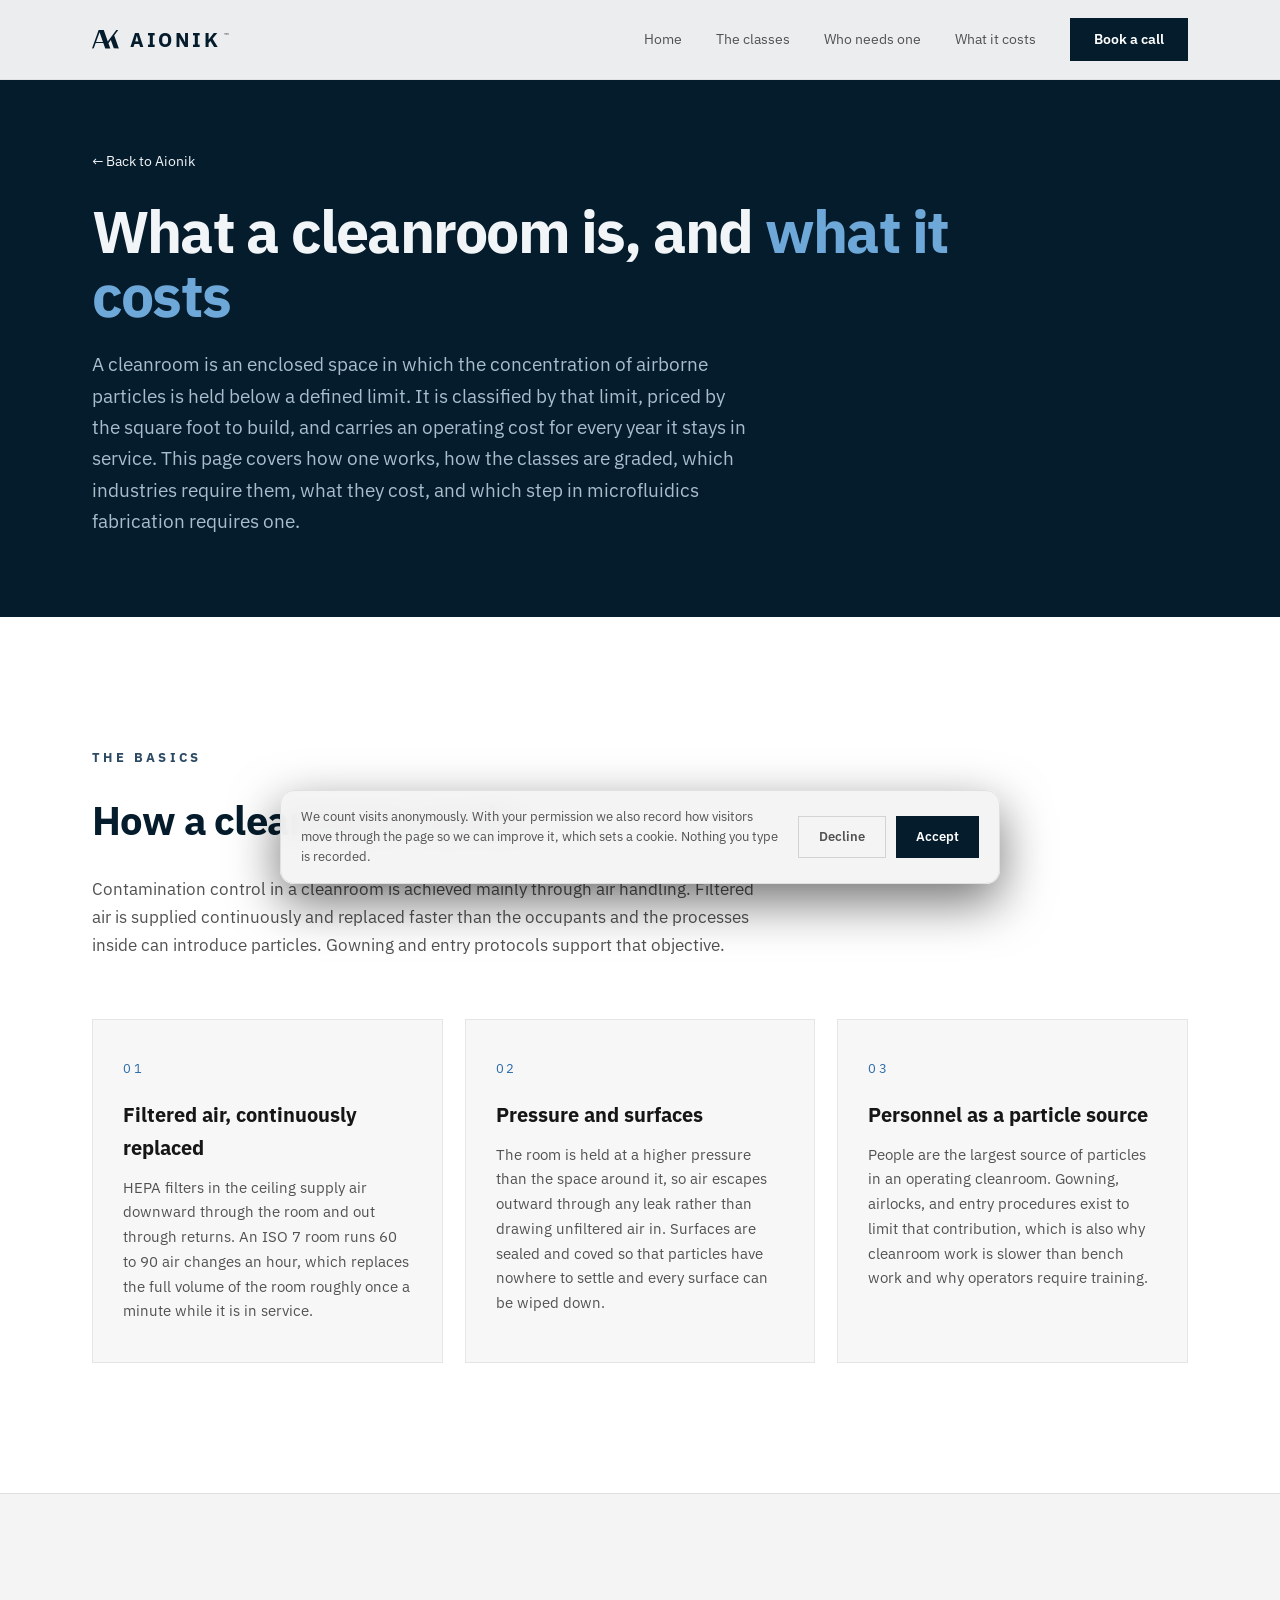
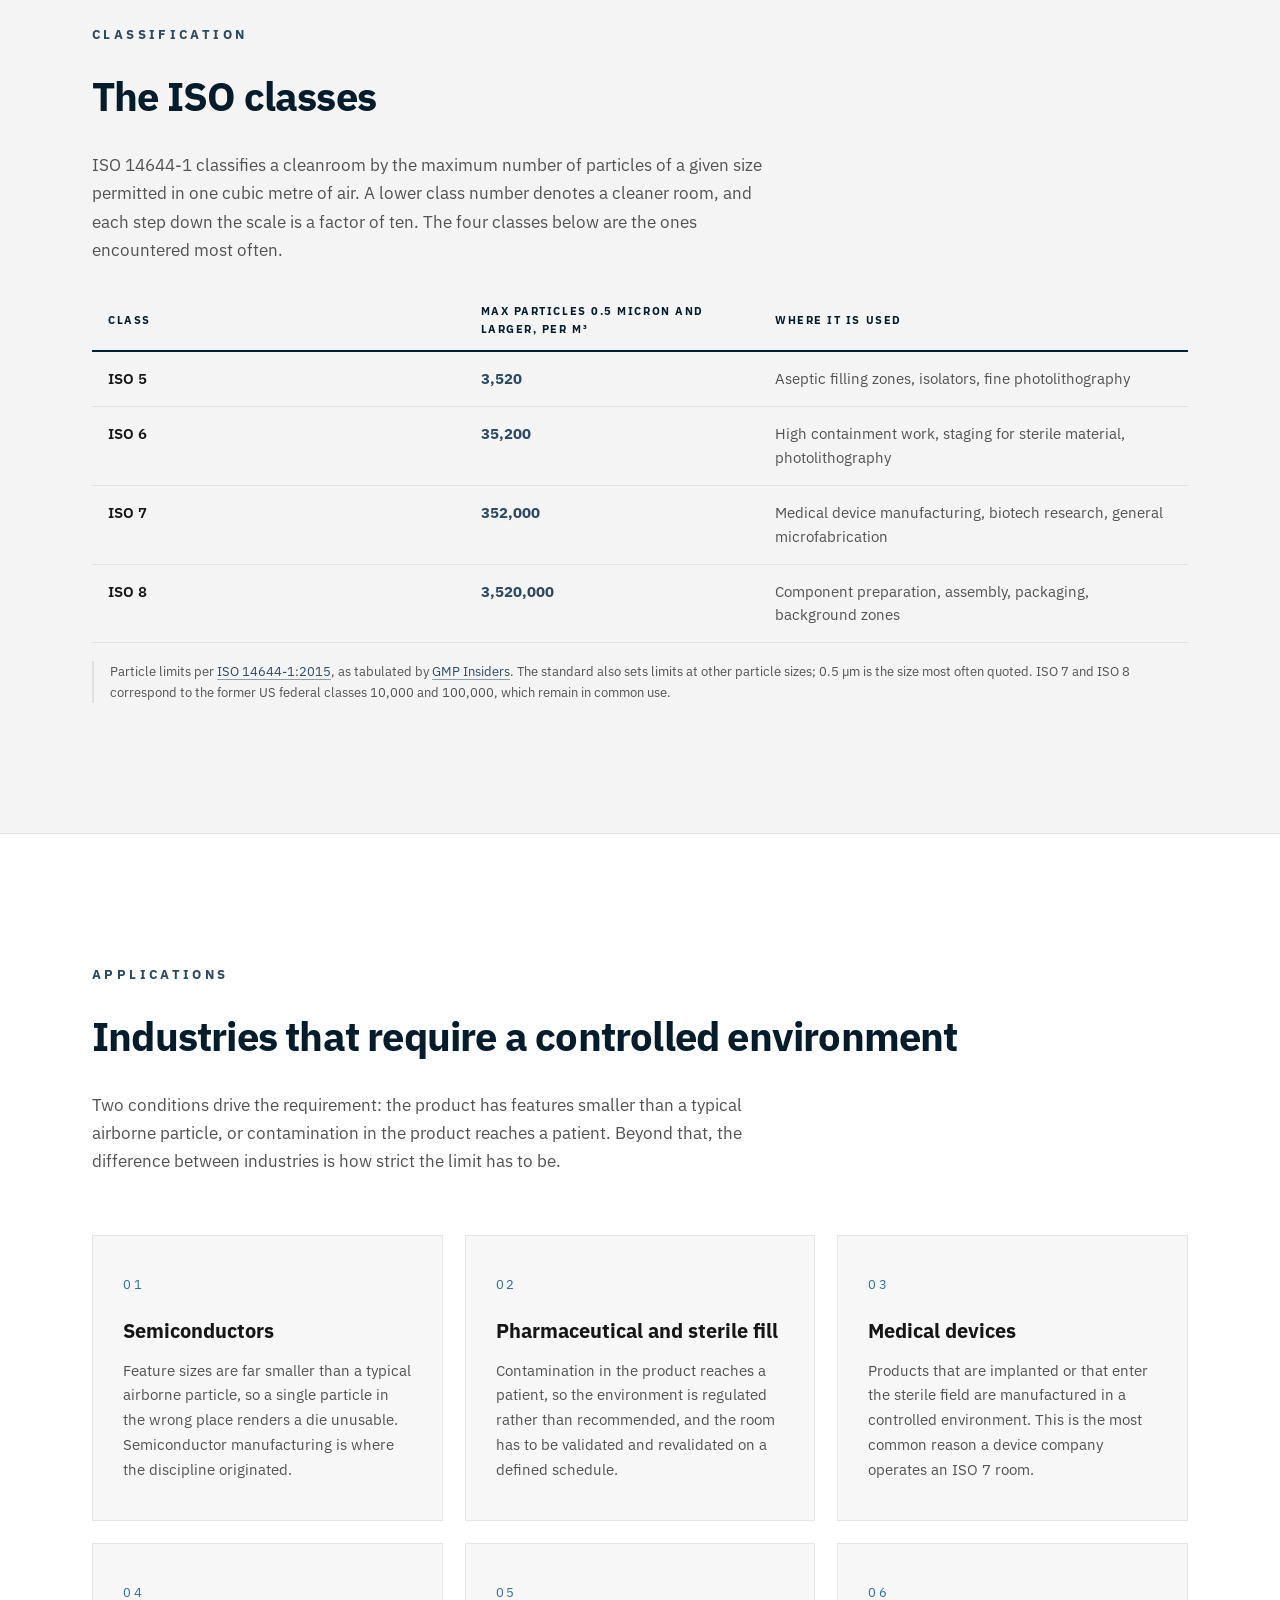
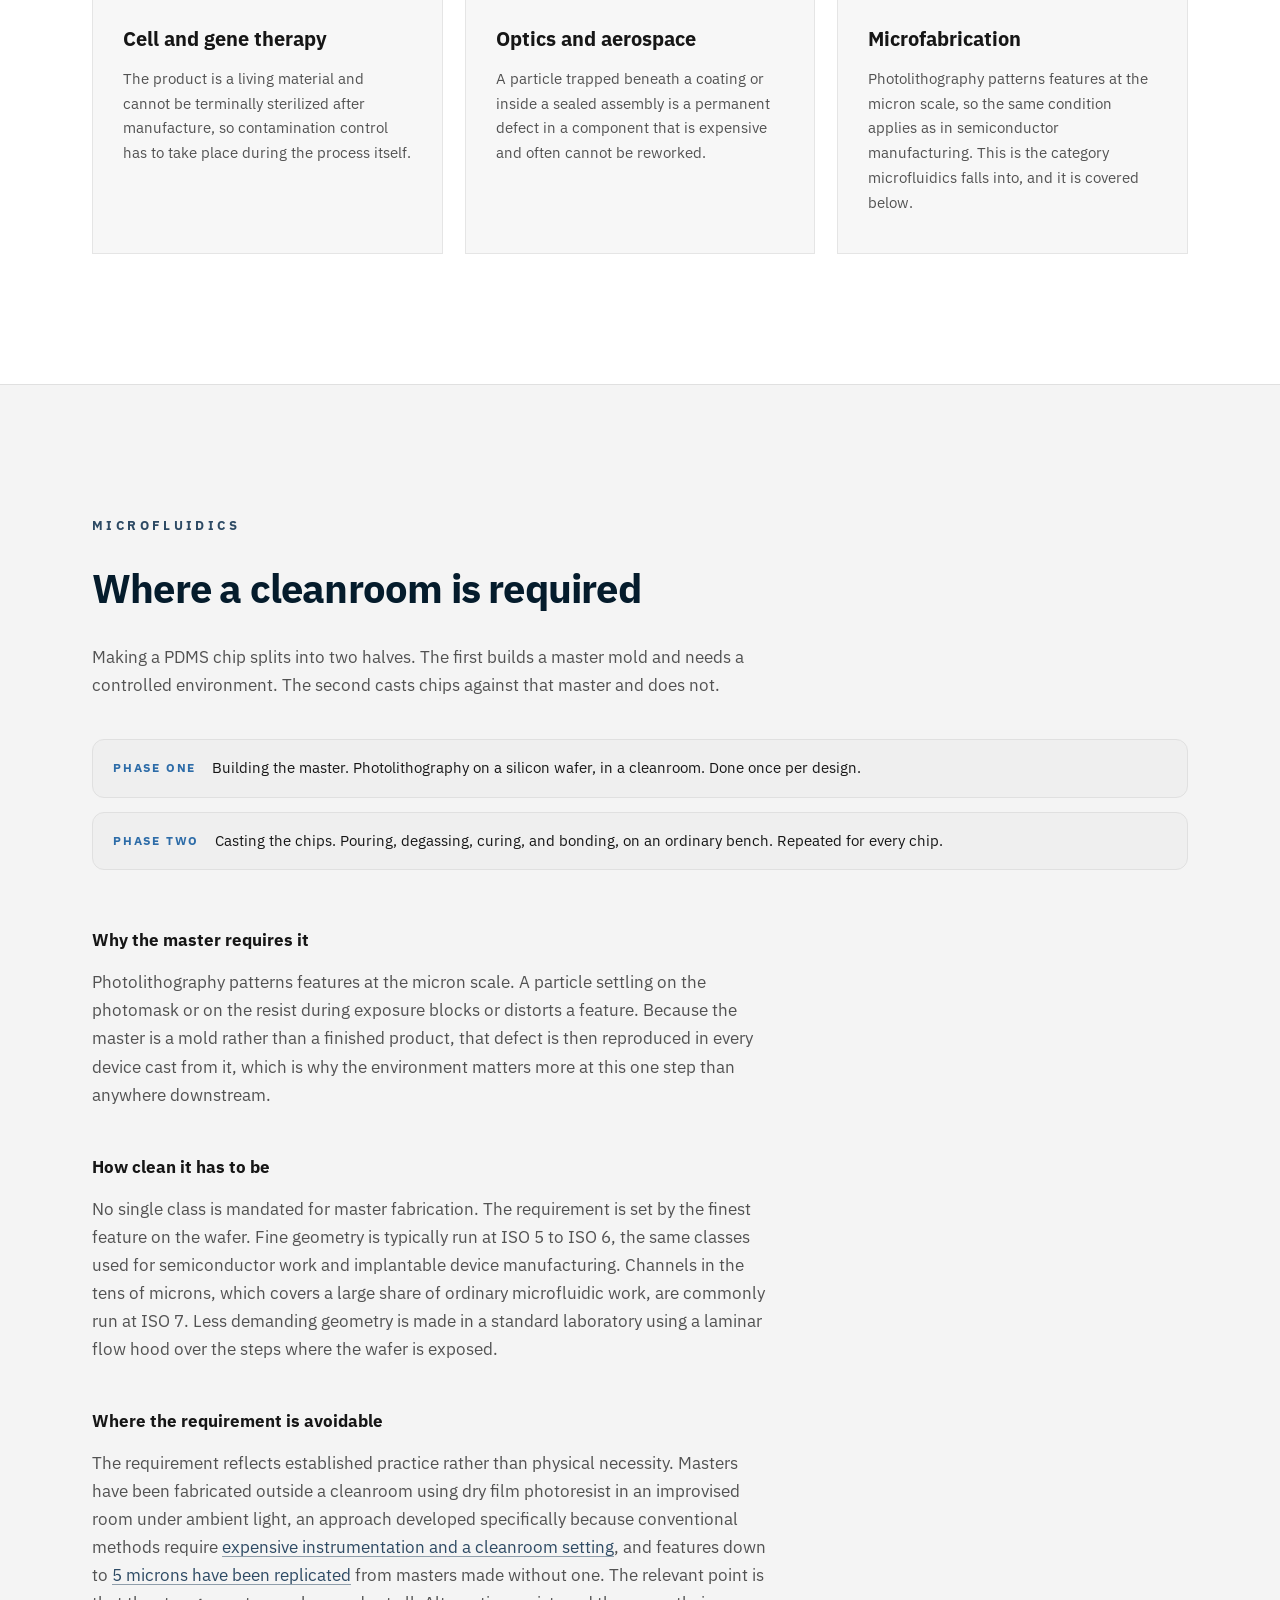
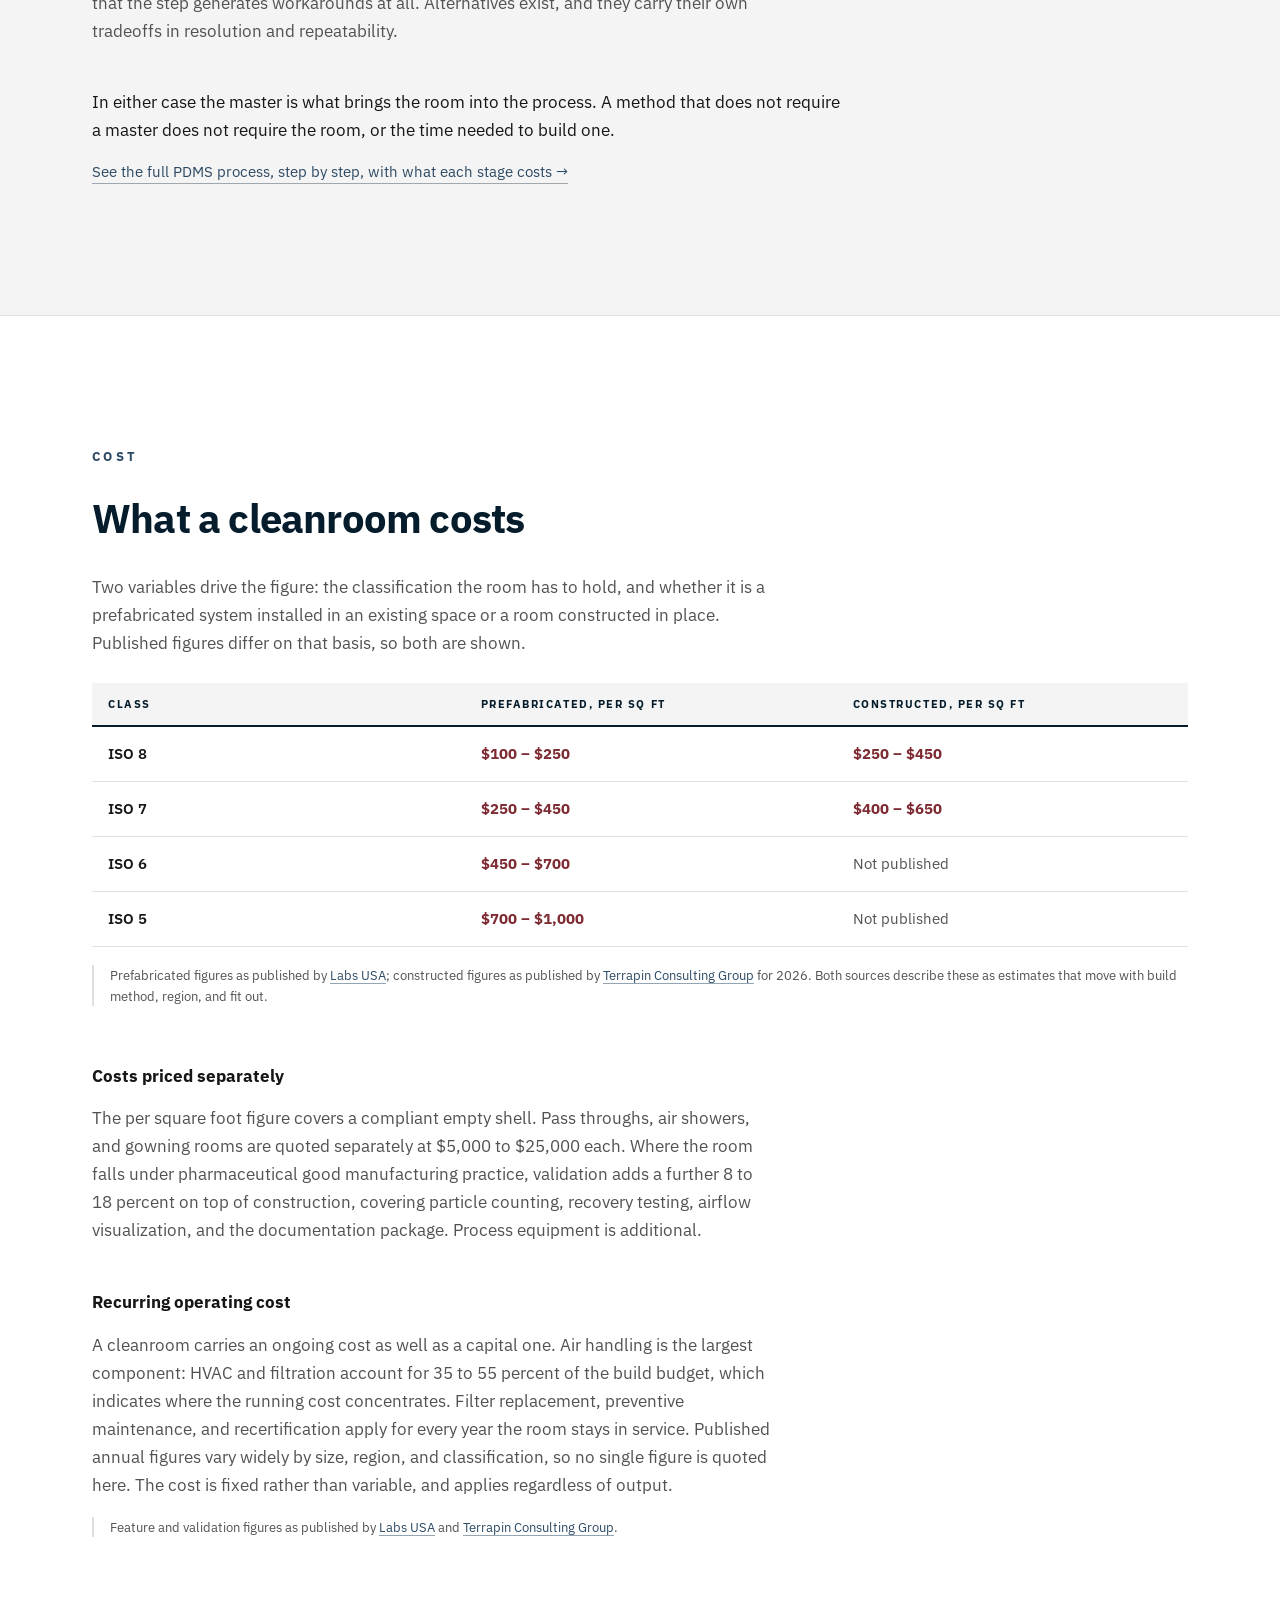
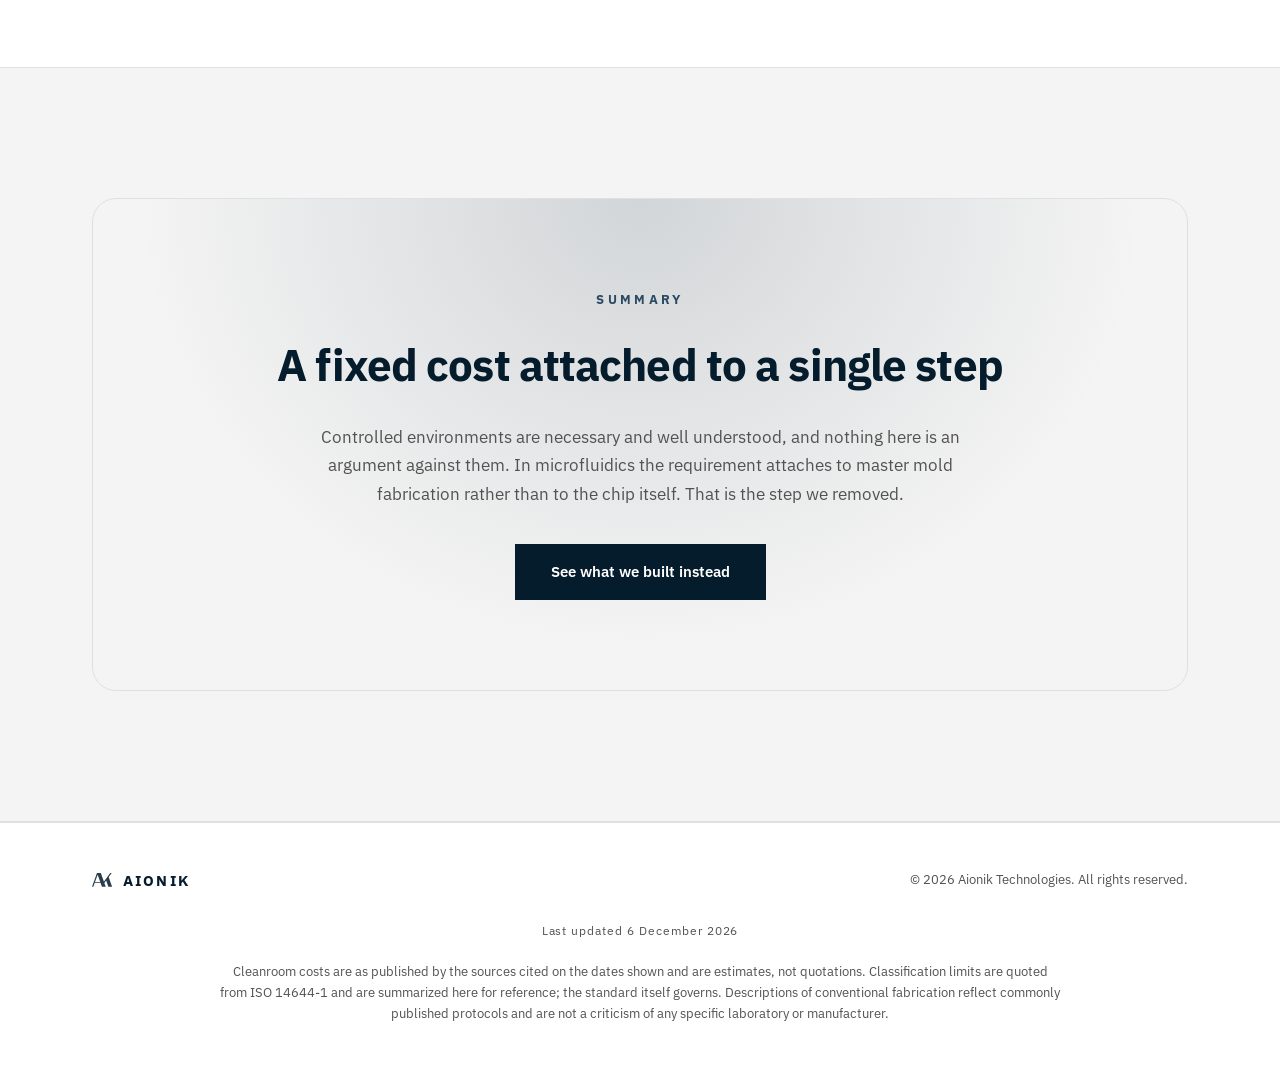
==== commit 4e393122: "Compatibility fixes from the full audit Contrast: --cyan was the small-bold label colour in 41 rules" ====
--- a/cleanrooms.html
+++ b/cleanrooms.html
@@ -22,6 +22,9 @@
 <link rel="stylesheet" href="css/styles.css">
 <link rel="stylesheet" href="css/investors.css">
 <link rel="stylesheet" href="css/pdms.css">
+<link rel="preconnect" href="https://fonts.googleapis.com">
+<link rel="preconnect" href="https://fonts.gstatic.com" crossorigin>
+<link rel="stylesheet" href="https://fonts.googleapis.com/css2?family=IBM+Plex+Sans:wght@300;400;500;600;700&display=swap">
 <link rel="stylesheet" href="css/theme.css">
 </head>
 <body>
--- a/css/theme.css
+++ b/css/theme.css
@@ -8,7 +8,8 @@
 
    To revert the whole restyle, remove the theme.css link from the pages.
    ================================================================== */
-@import url('https://fonts.googleapis.com/css2?family=IBM+Plex+Sans:wght@300;400;500;600;700&display=swap');
+/* Fonts are linked from each page head with preconnect, not @import.
+   An @import here would serialise the download behind theme.css. */
 
 :root {
   /* ---------- Palette ---------- */
@@ -19,7 +20,8 @@
   --hero-muted: #A9BECD;
   --violet: #051C2C;          /* the accent role: navy */
   --uv: #2D4A64;
-  --cyan: #6EA8D8;            /* kickers and small marks */
+  --cyan: #2D6CA8;            /* label and mark colour on light ground */
+  --hero-mark: #6EA8D8;       /* the same role on the dark hero band */
   --text: #161616;
   --muted: #525252;
 
@@ -30,7 +32,7 @@
   --fill-rgb: 22, 22, 22;
   --violet-rgb: 5, 28, 44;
   --uv-rgb: 45, 74, 100;
-  --cyan-rgb: 110, 168, 216;
+  --cyan-rgb: 45, 108, 168;
   --shadow-rgb: 0, 0, 0;
   --warn-rgb: 138, 83, 16;
   --warn-edge-rgb: 194, 104, 63;
@@ -88,7 +90,7 @@
 .inv-hero .hero-tag { color: var(--hero-text); }
 .inv-hero .round-status { border-top-color: rgba(242,245,248,.22); color: var(--hero-muted); }
 .inv-hero .round-status b, .pdms-hero .back-link { color: var(--hero-text); }
-.inv-hero .kicker, .pdms-hero .kicker { color: var(--cyan); }
+.inv-hero .kicker, .pdms-hero .kicker { color: var(--hero-mark); }
 .inv-hero .btn-primary { background: var(--on-accent) !important; color: var(--hero) !important; }
 
 /* ---------- 4. Nav sits on white ---------- */
@@ -119,6 +121,8 @@
 
 /* On the dark hero the accent is invisible, so emphasis spans take the light mark. */
 .inv-hero .grad, .pdms-hero .grad, .inv-hero h1 .grad, .pdms-hero h1 .grad {
-  color: var(--cyan) !important;
+  color: var(--hero-mark) !important;
 }
+/* Anything inside the dark band that would otherwise take the light-ground mark. */
+.inv-hero .rs-item b, .inv-hero .round-status .dot { color: var(--hero-mark); }
 .inv-hero .logo-word, .pdms-hero .logo-word { color: var(--hero-text); }
